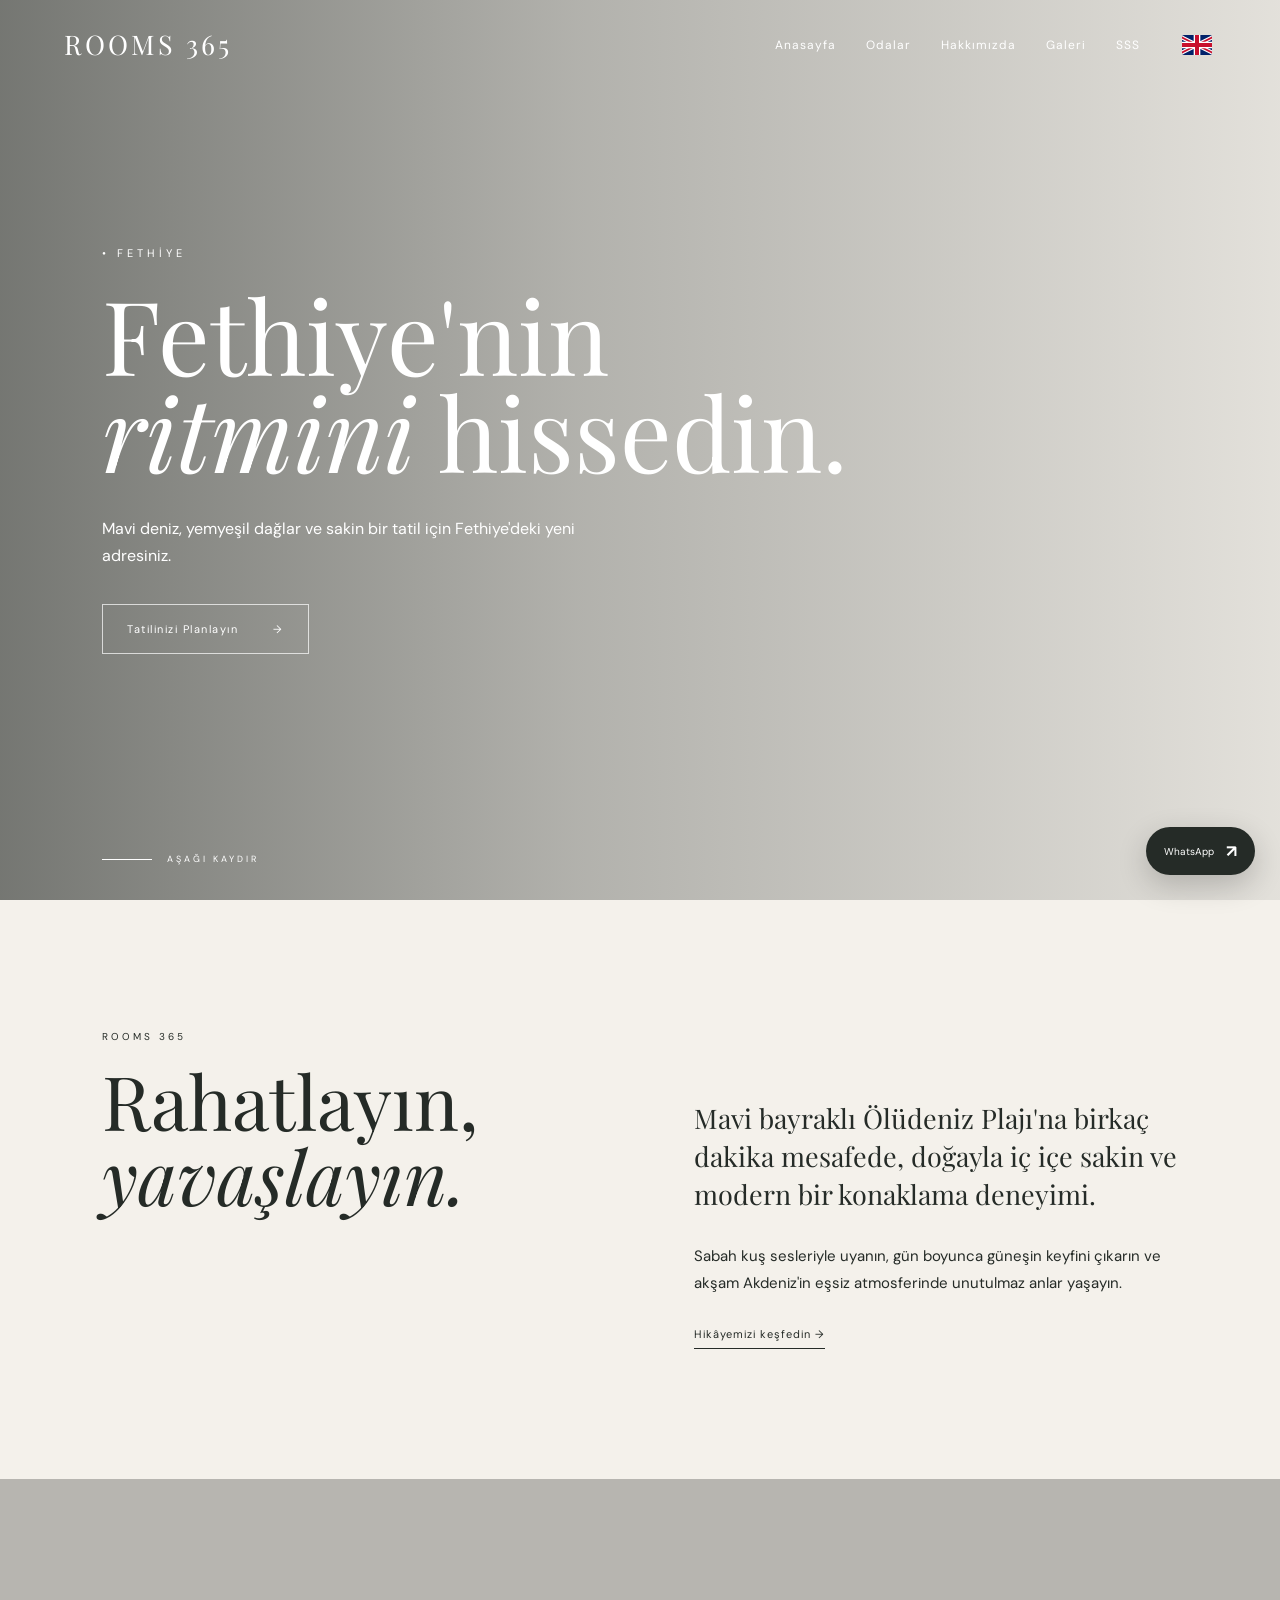
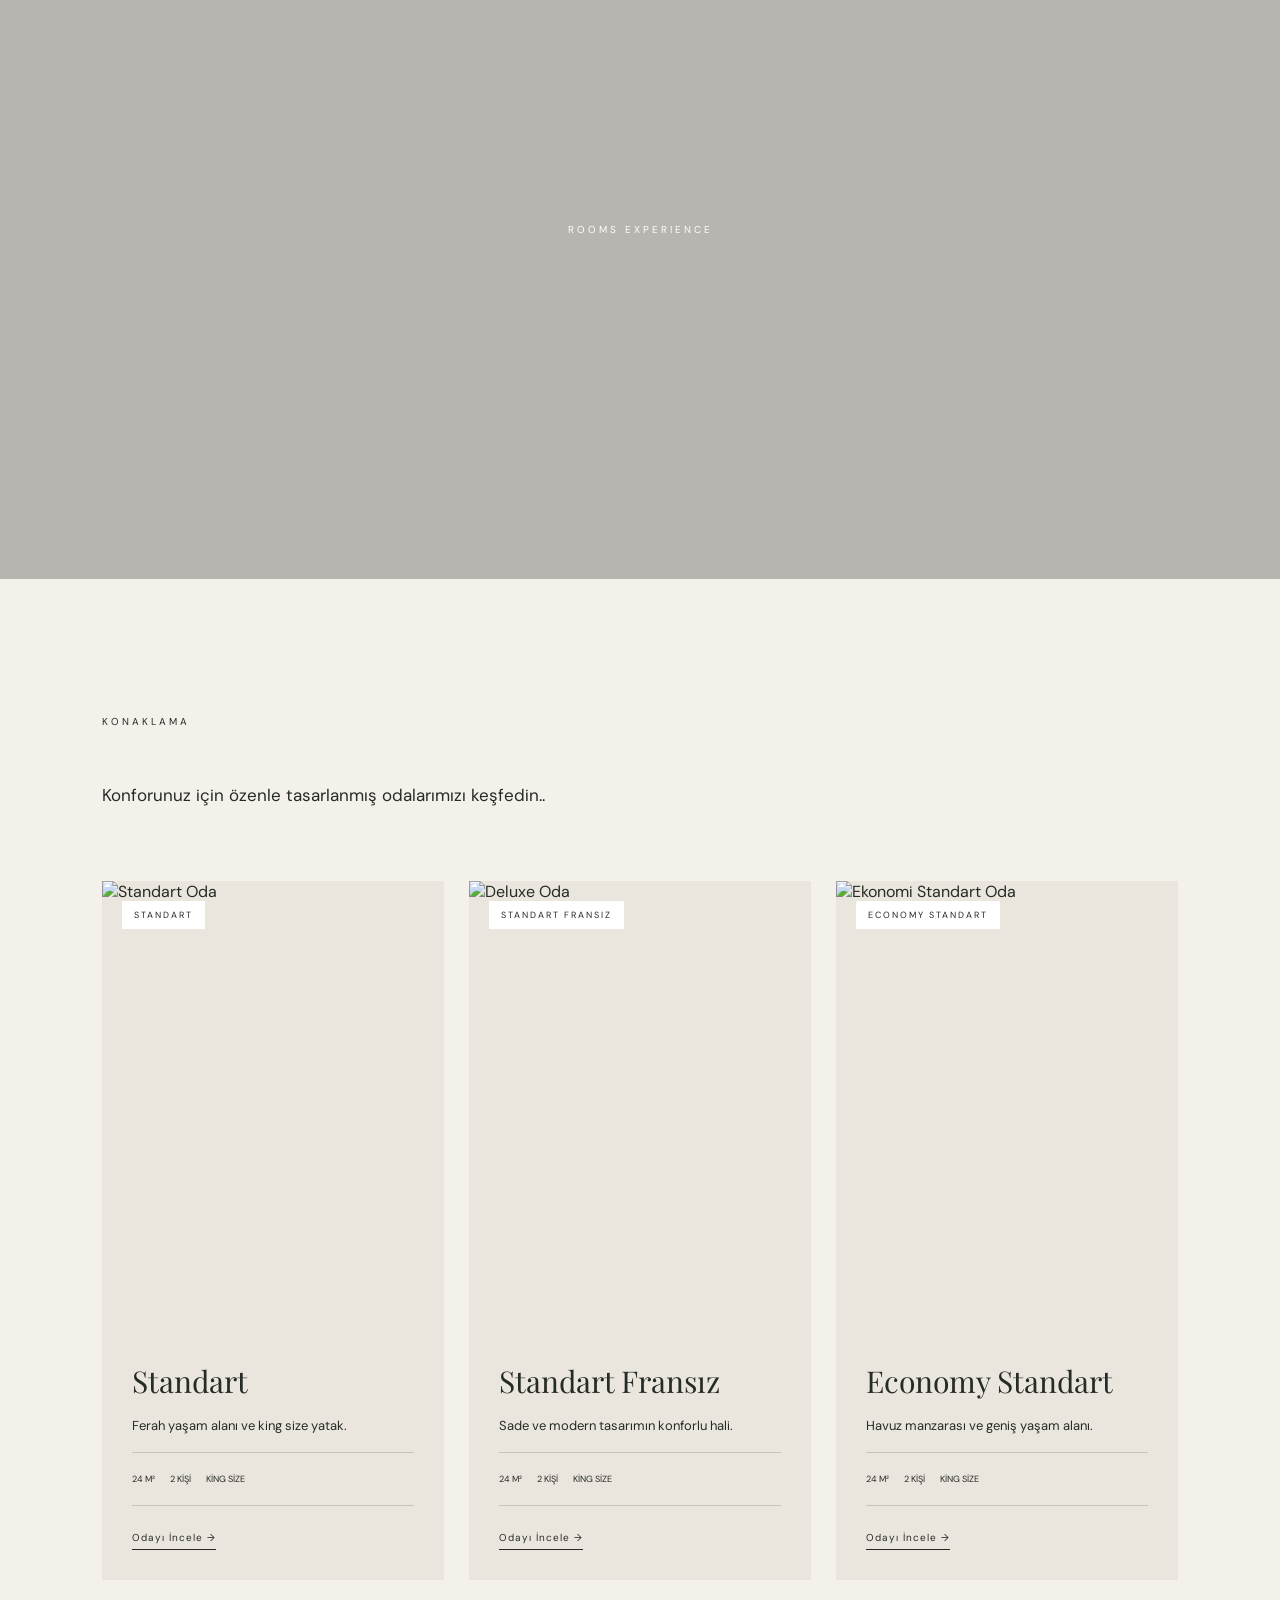
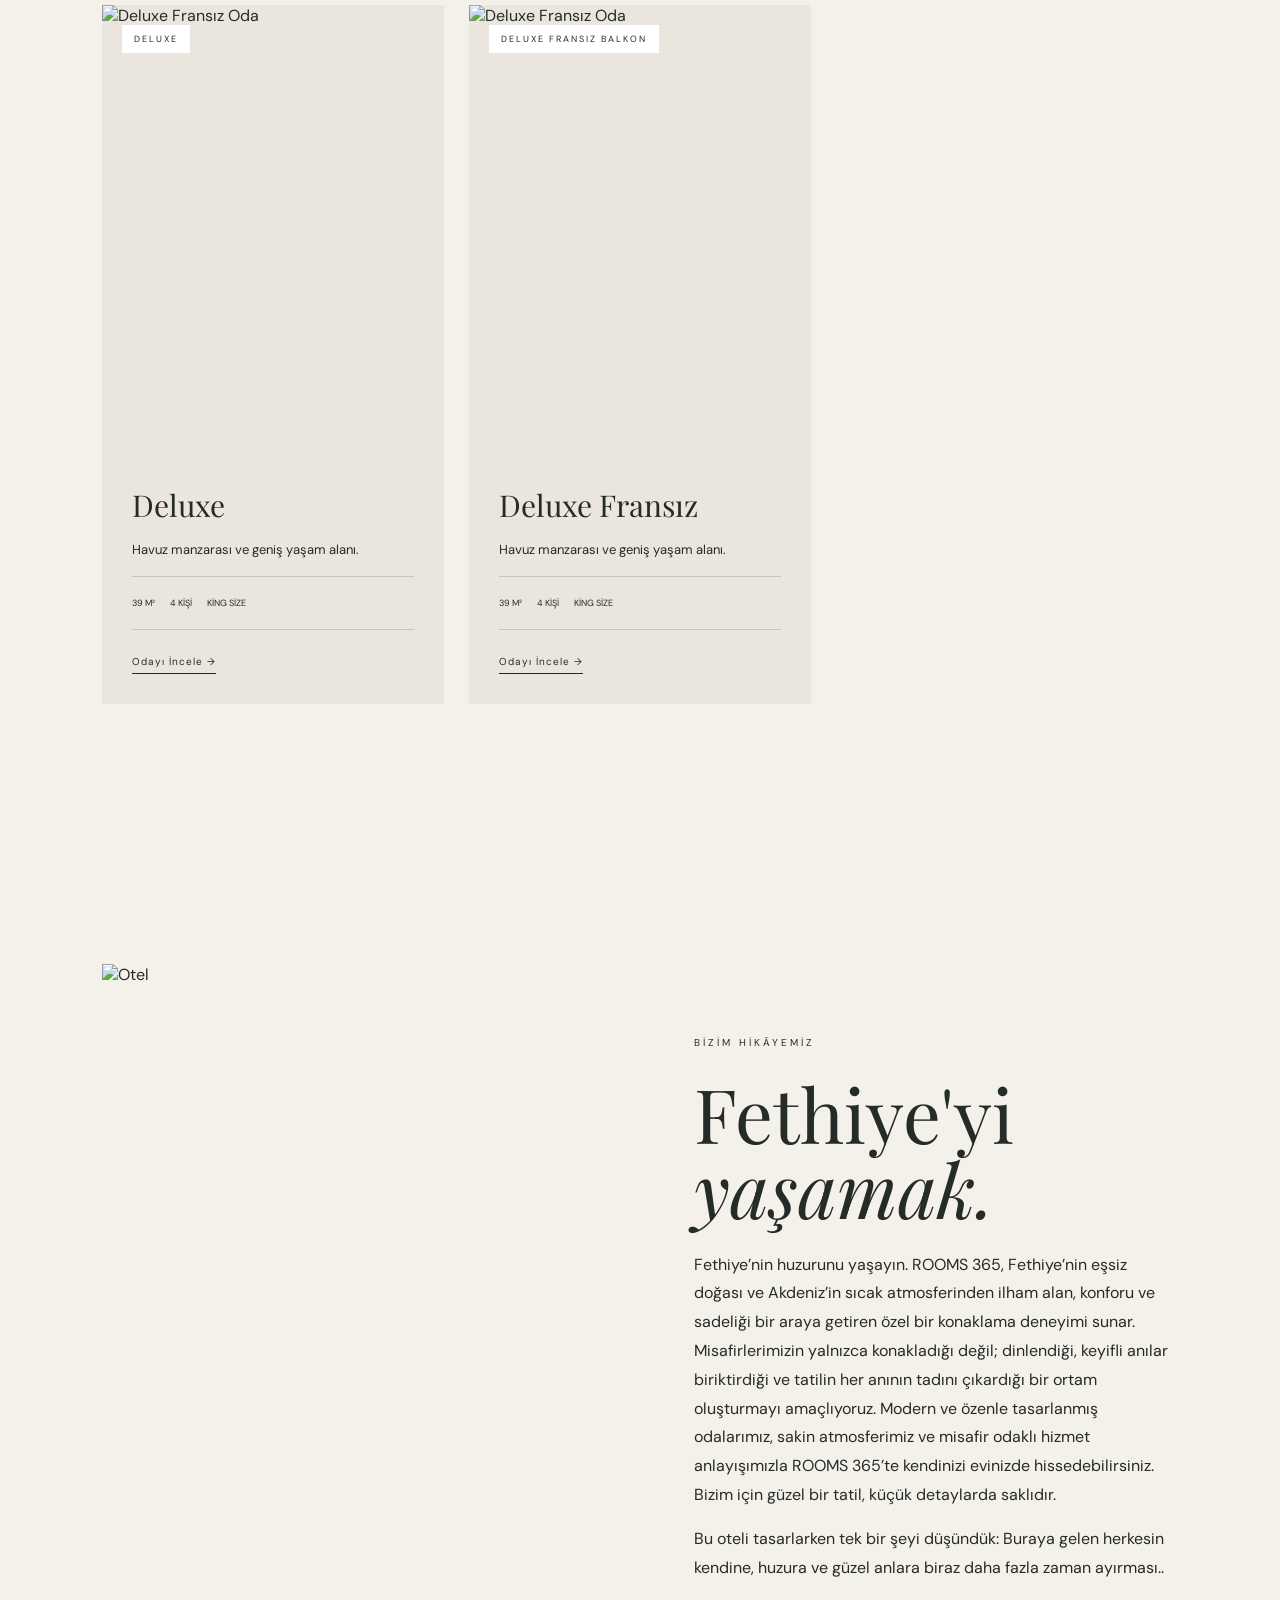
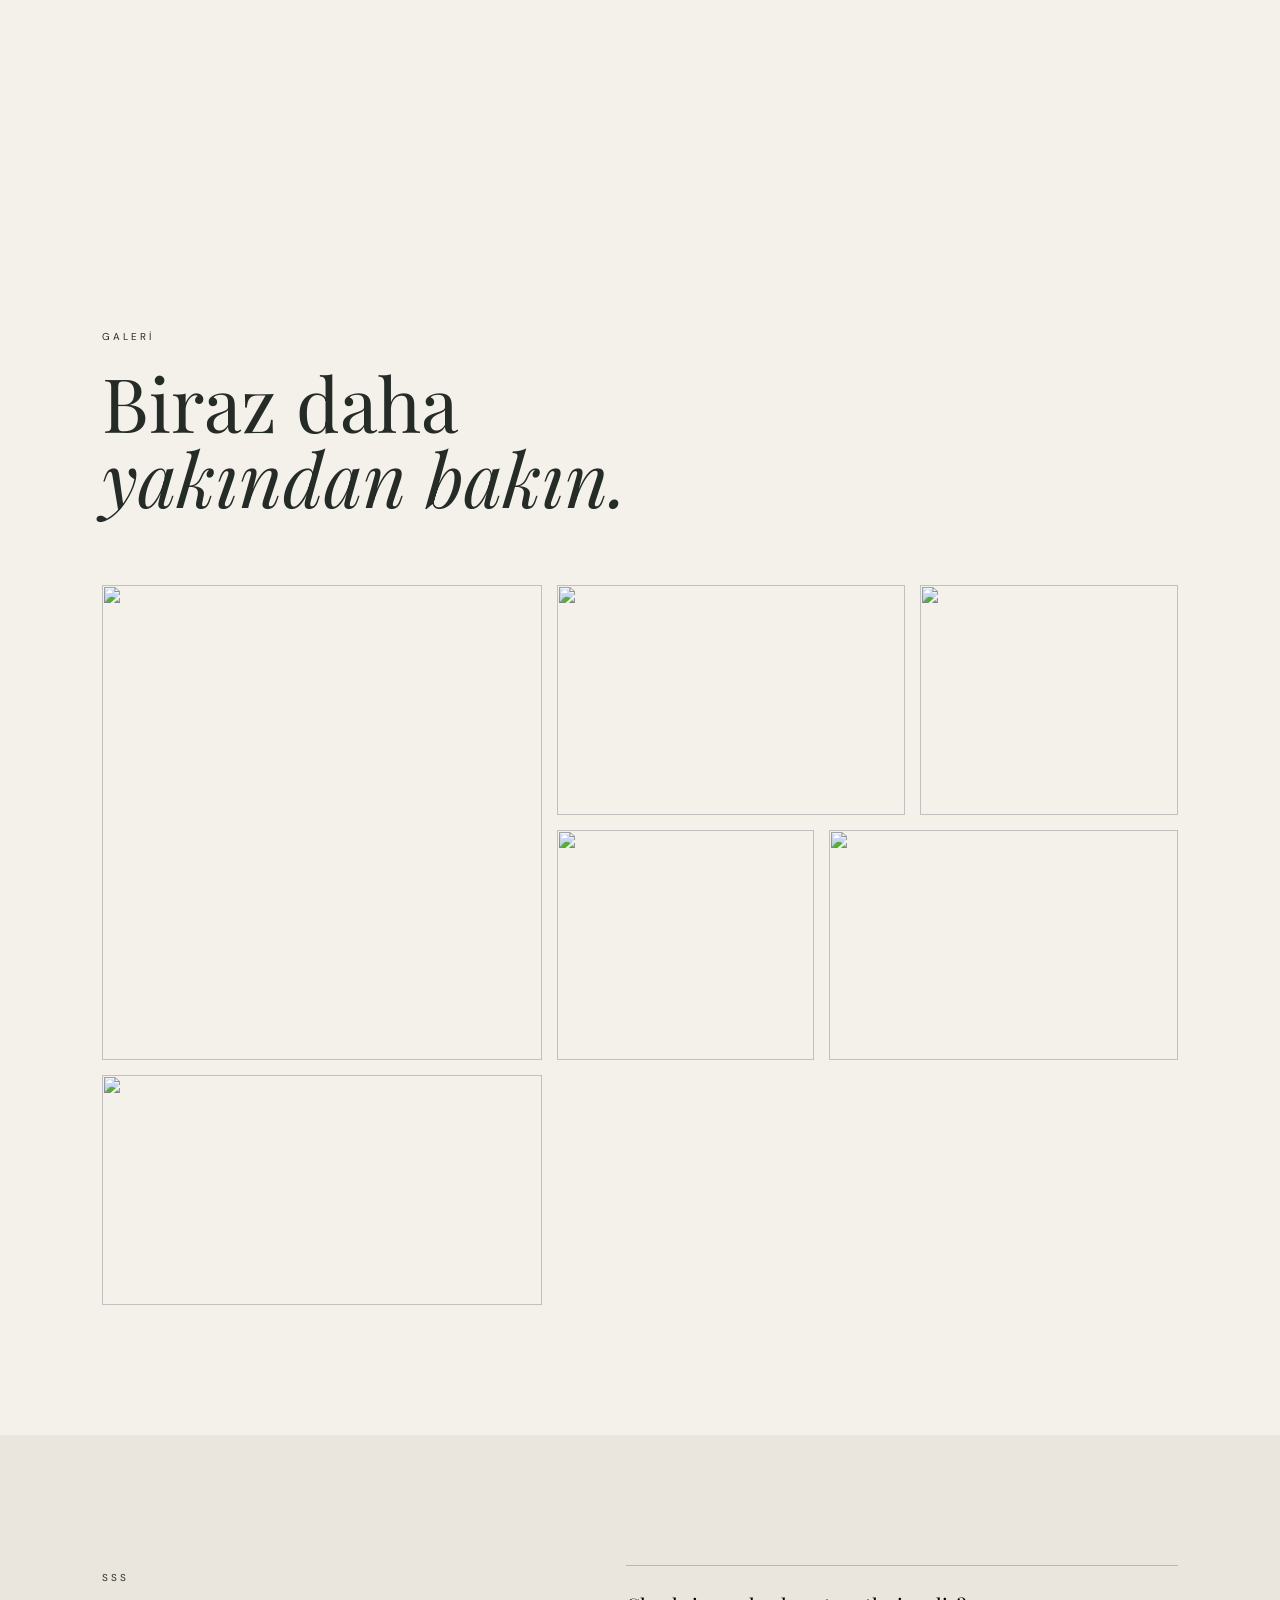
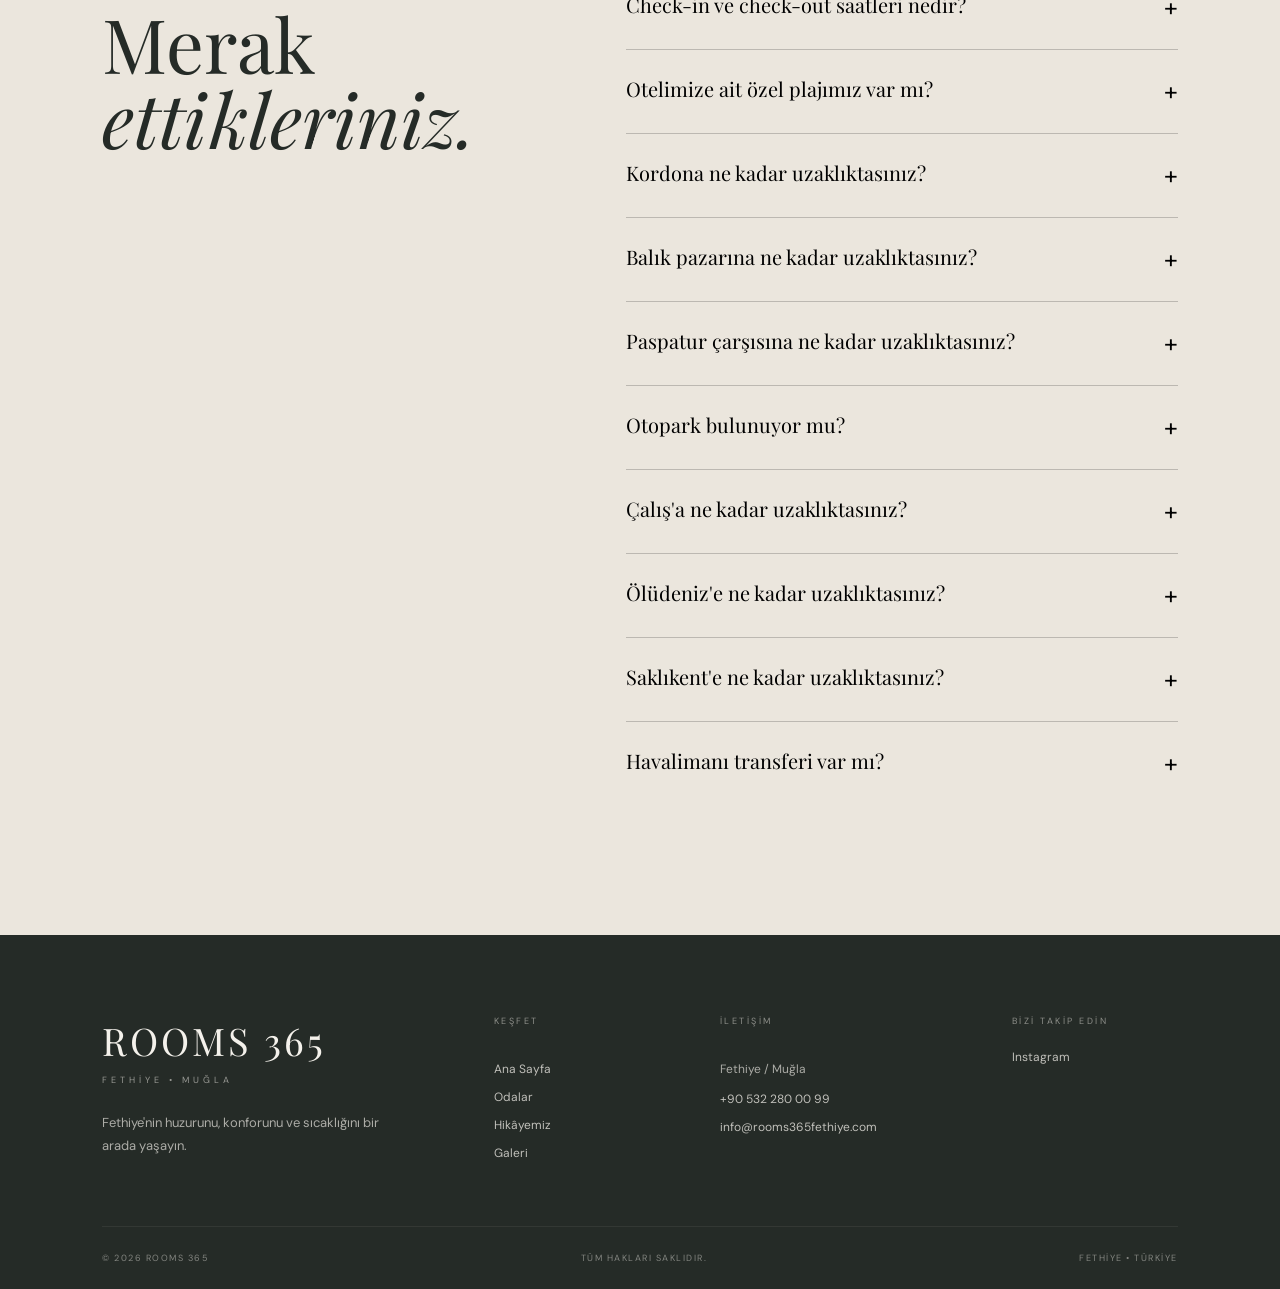
==== index.html @ b86164cb "Add files via upload" ====
<!DOCTYPE html>
<html lang="tr">
<head>
      <meta charset="UTF-8">
      <meta name="viewport" content="width=device-width, initial-scale=1.0">
      <title>Rooms 365 | Butik Otel</title>
     <link rel="preconnect" href="https://fonts.googleapis.com">
<link rel="preconnect" href="https://fonts.gstatic.com" crossorigin>
<link href="https://fonts.googleapis.com/css2?family=Playfair+Display:wght@400;500;600&family=DM+Sans:wght@300;400;500;600&display=swap" rel="stylesheet">
      <link rel="stylesheet" href="style.css">
<style>
.room-card .room-image,
.room-card .room-image img,
.room-card .room-tag {
      pointer-events: none;
}
.room-card .room-link {
      pointer-events: auto;
      position: relative;
      z-index: 5;
}
.language-switch {
      display: inline-flex;
      align-items: center;
      justify-content: center;
      margin-left: 8px;
      font-size: 30px;
      line-height: 1;
      text-decoration: none;
      transition: transform 0.2s ease;
}
.language-switch:hover {
      transform: scale(1.12);
}
/* Navbar dil bayrağı: menü yazılarıyla aynı hizada */
.nav { align-items: center !important; }
.nav > a { display: inline-flex; align-items: center; line-height: 1; }
.nav .language-switch {
    display: inline-flex;
    align-items: center;
    justify-content: center;
    width: 38px;
    height: 100%;
    margin: 0 0 0 8px;
    padding: 0;
    position: static;
    vertical-align: middle;
    flex-shrink: 0;
    line-height: 1;
    text-decoration: none;
    transition: transform 0.2s ease;
}
.nav .language-switch .flag-image {
    display: block;
    width: 30px;
    height: 20px;
    object-fit: cover;
    border-radius: 2px;
}
.nav .language-switch:hover { transform: scale(1.12); }
@media (max-width: 768px) {
    .nav .language-switch { width: 34px; margin-left: 6px; }
    .nav .language-switch .flag-image { width: 28px; height: 19px; }
}
</style>
</head>
<body>
      <div id="loader">
      <div class="loader-logo">ROOMS 365</div>
</div>
      <header class="header" id="header">
      <div class="logo">
          <a href="#home">ROOMS 365</a>
      </div>
      <nav class="nav">
          <a href="#home">Anasayfa</a>
          <a href="#rooms">Odalar</a>
          <a href="#story">Hakkımızda</a>
          <a href="#gallery">Galeri</a>
          <a href="#sss">SSS</a>
        <a href="en/index.html" class="language-switch" aria-label="English version" title="English">
            <img src="images/uk-flag.svg" alt="English" class="flag-image">
        </a>
      </nav>
      <button class="menu-btn" id="menuBtn">
          <span></span>
          <span></span>
          <span></span>
      </button>
</header>
<!-- ================= MOBILE MENU ================= -->
<div class="mobile-menu" id="mobileMenu">
      <button class="close-menu" id="closeMenu">
          ×
      </button>
      <a href="#home">Anasayfa</a>
      <a href="#rooms">Odalar</a>
      <a href="#story">Hakkımızda</a>
      <a href="#gallery">Galeri</a>
      <a href="#reservation" class="mobile-reservation">
          Rezervasyon Yap
      </a>
</div>
<!-- ================= HERO ================= -->
<section class="hero" id="home"
         style="background: url('images/102-202 delüx balkonlu 2ad/seçilenler/FTH04730.jpg') center center / cover no-repeat; ">
    <div class="hero-overlay"></div>
    <div class="hero-content">
        <p class="hero-small">
            • FETHİYE
        </p>
        <h1>
            Fethiye'nin
            <br>
            <i>ritmini</i> hissedin.
        </h1>
        <p class="hero-description">
            Mavi deniz, yemyeşil dağlar ve sakin bir tatil
            için Fethiye'deki yeni adresiniz.
        </p>
        <a href="#rooms" class="main-btn">
            Tatilinizi Planlayın
            <span>→</span>
        </a>
    </div>
    <div class="scroll-down">
        <span></span>
        AŞAĞI KAYDIR
    </div>
</section>
<section class="intro section">
      <div class="intro-left">
          <p class="eyebrow">
              ROOMS 365
          </p>
          <h2>
              Rahatlayın,
              <br>
              <em>yavaşlayın.</em>
          </h2>
      </div>
      <div class="intro-right">
          <p class="large-text">
              Mavi bayraklı Ölüdeniz Plajı'na birkaç dakika
              mesafede, doğayla iç içe sakin ve modern bir
              konaklama deneyimi.
          </p>
          <p>
              Sabah kuş sesleriyle uyanın, gün boyunca güneşin
              keyfini çıkarın ve akşam Akdeniz'in eşsiz
              atmosferinde unutulmaz anlar yaşayın.
          </p>
          <a href="#story" class="text-link">
              Hikâyemizi keşfedin →
          </a>
      </div>
</section>
<!-- ================= EXPERIENCE IMAGE ================= -->
<section class="wide-image">
      <div class="image-text">
          <span>ROOMS EXPERIENCE</span>
      </div>
</section>
<!-- ================= ROOMS ================= -->
<section class="rooms section" id="rooms">
      <div class="section-heading">
          <div>
              <span class="eyebrow">KONAKLAMA</span>
          </div>
          <div class="rooms-title">
</div>
      </div>
      <p class="section-description">
          Konforunuz için özenle tasarlanmış odalarımızı keşfedin..
      </p>
      <div class="rooms-grid">
          <article class="room-card">
              <div class="room-image">
                <img src="images/101-201 standart balkonlu 2 ad/seçilenler/FTH04744.jpg"
       alt="Standart Oda">
                  <span class="room-tag">
                      STANDART
                  </span>
              </div>
              <div class="room-info">
                  <h3>Standart</h3>
                  <p>
                      Ferah yaşam alanı ve king size yatak.
                  </p>
                  <div class="room-details">
                      <span>24 m²</span>
                      <span>2 Kişi</span>
                      <span>King Size</span>
                  </div>
                  <a href="oda-detay.html?oda=standart" class="room-link">
                      Odayı İncele →
                  </a>
              </div>
          </article>
          <article class="room-card">
              <div class="room-image">
                  <img src="images/104-204 standart fransız balkonlu 2 ad/seçilenler/FTH04678 copy.jpg" alt="Deluxe Oda">
                  <span class="room-tag">
                      STANDART FRANSIZ
                  </span>
              </div>
              <div class="room-info">
                  <h3>Standart Fransız</h3>
                  <p>
                      Sade ve modern tasarımın konforlu hali.
                  </p>
                  <div class="room-details">
                      <span>24 m²</span>
                      <span>2 Kişi</span>
                      <span>King Size</span>
                  </div>
                  <a href="oda-detay.html?oda=standart-fransiz" class="room-link">
                      Odayı İncele →
                  </a>
              </div>
          </article>
          <article class="room-card">
              <div class="room-image">
                  <a href="" target="blank">
                  <img src="" alt="Ekonomi Standart Oda">
                  <span class="room-tag">
                      ECONOMY STANDART
                  </span>
              </div>
              <div class="room-info">
                  <h3>Economy Standart</h3>
                  <p>
                      Havuz manzarası ve geniş yaşam alanı.
                  </p>
                  <div class="room-details">
                      <span>24 m²</span>
                      <span>2 Kişi</span>
                      <span>King Size</span>
                  </div>
                  <a href="oda-detay.html?oda=economy" class="room-link">
                      Odayı İncele →
                  </a>
              </div>
          </article>
          <article class="room-card">
              <div class="room-image">
                  <img src="images/102-202 delüx balkonlu 2ad/seçilenler/FTH04709.jpg" alt="Deluxe Fransız Oda">
                  <span class="room-tag">
                      DELUXE
                  </span>
              </div>
              <div class="room-info">
                  <h3>Deluxe </h3>
                  <p>
                      Havuz manzarası ve geniş yaşam alanı.
                  </p>
                  <div class="room-details">
                      <span>39 m²</span>
                      <span>4 Kişi</span>
                      <span>King Size</span>
                  </div>
                  <a href="oda-detay.html?oda=deluxe" class="room-link">
                      Odayı İncele →
                  </a>
              </div>
          </article>
          <article class="room-card">
              <div class="room-image">
                  <img src="images/Özkan 365/deluxe fransız balkon/DSC06664.jpg" alt="Deluxe Fransız Oda">
                  <span class="room-tag">
                      DELUXE FRANSIZ BALKON
                  </span>
              </div>
              <div class="room-info">
                  <h3>Deluxe Fransız</h3>
                  <p>
                      Havuz manzarası ve geniş yaşam alanı.
                  </p>
                  <div class="room-details">
                      <span>39 m²</span>
                      <span>4 Kişi</span>
                      <span>King Size</span>
                  </div>
                  <a href="oda-detay.html?oda=deluxe-fransiz" class="room-link">
                      Odayı İncele →
                  </a>
              </div>
          </article>
      </div>
</section>
<!-- ================= STORY ================= -->
<section class="story section" id="story">
      <div class="story-image">
          <img src="images/102-202 delüx balkonlu 2ad/seçilenler/FTH04709.jpg" alt="Otel">
      </div>
      <div class="story-content">
          <span class="eyebrow">
              BİZİM HİKÂYEMİZ
          </span>
          <h2>
              Fethiye'yi
              <br>
              <em>yaşamak.</em>
          </h2>
          <p>
              Fethiye’nin huzurunu yaşayın.
ROOMS 365, Fethiye’nin eşsiz doğası ve Akdeniz’in sıcak atmosferinden ilham alan, konforu ve sadeliği bir araya getiren özel bir konaklama deneyimi sunar.
Misafirlerimizin yalnızca konakladığı değil; dinlendiği, keyifli anılar biriktirdiği ve tatilin her anının tadını çıkardığı bir ortam oluşturmayı amaçlıyoruz.
Modern ve özenle tasarlanmış odalarımız, sakin atmosferimiz ve misafir odaklı hizmet anlayışımızla ROOMS 365’te kendinizi evinizde hissedebilirsiniz.
Bizim için güzel bir tatil, küçük detaylarda saklıdır.
          </p>
          <p>
              Bu oteli tasarlarken tek bir şeyi düşündük: Buraya gelen herkesin kendine, huzura ve güzel anlara biraz daha fazla zaman ayırması..
          </p>
      </div>
    </section>
<section class="gallery section" id="gallery">
      <div class="gallery-heading">
          <span class="eyebrow">GALERİ</span>
          <h2>
              Biraz daha
              <br>
              <em>yakından bakın.</em>
          </h2>
      </div>
      <div class="gallery-grid">
          <img src="DSC04969.jpg" alt="">
          <img src="images/gallery-2.jpg" alt="">
          <img src="images/gallery-3.jpg" alt="">
          <img src="images/gallery-4.jpg" alt="">
          <img src="images/gallery-5.jpg" alt="">
          <img src="images/gallery-6.jpg" alt="">
      </div>
</section>
<!-- ================= FAQ ================= -->
<section class="faq section" id="sss">
      <div class="faq-title">
          <span class="eyebrow" >
              SSS
          </span>
          <h2>
              Merak
              <br>
              <em>ettikleriniz.</em>
          </h2>
      </div>
      <div class="faq-list">
          <div class="faq-item">
              <button class="faq-question">
                  Check-in ve check-out saatleri nedir?
                  <span>+</span>
              </button>
              <div class="faq-answer">
                  <p>
                      Check-in 14:00, check-out ise 12:00
                      saatindedir.
                  </p>
              </div>
          </div>
          <div class="faq-list">
              <div class="faq-item">
                  <button class="faq-question">
                      Otelimize ait özel plajımız var mı?
                      <span>+</span>
                  </button>
                  <div class="faq-answer">
                      <p>
                          Alesta beach ile anlaşmamız mevcuttur. Ücretsiz giriş imkanı sunuyoruz.
                      </p>
                  </div>
              </div>
              <div class="faq-item">
                  <button class="faq-question">
                      Kordona ne kadar uzaklıktasınız?
                      <span>+</span>
                  </button>
                  <div class="faq-answer">
                      <p>
                          Yürüyerek 5-10 dakika
                          içerisinde ulaşabilirsiniz.
                      </p>
                  </div>
              </div>
              <div class="faq-item">
                  <button class="faq-question">
                      Balık pazarına ne kadar uzaklıktasınız?
                      <span>+</span>
                  </button>
                  <div class="faq-answer">
                      <p>
                          Yürüyerek 5 dakika
                          içerisinde ulaşabilirsiniz.
                      </p>
                  </div>
              </div>
              <div class="faq-item">
                  <button class="faq-question">
                      Paspatur çarşısına ne kadar uzaklıktasınız?
                      <span>+</span>
                  </button>
                  <div class="faq-answer">
                      <p>
                          Yürüyerek 10 dakika
                          içerisinde ulaşabilirsiniz.
                      </p>
                  </div>
              </div>
              <div class="faq-item">
                  <button class="faq-question">
                      Otopark bulunuyor mu?
                      <span>+</span>
                  </button>
                  <div class="faq-answer">
                      <p>
                          Otelimiz cadde üzerindedir ve cadde üzeri ücretsiz park alanıdır
                      </p>
                  </div>
              </div>
              <div class="faq-item">
                  <button class="faq-question">
                      Çalış'a ne kadar uzaklıktasınız?
                      <span>+</span>
                  </button>
                  <div class="faq-answer">
                      <p>
                          5 km uzaklıktayız
                      </p>
                  </div>
              </div>
              <div class="faq-item">
                  <button class="faq-question">
                      Ölüdeniz'e ne kadar uzaklıktasınız?
                      <span>+</span>
                  </button>
                  <div class="faq-answer">
                      <p>
                          14 km uzaklıktayız
                      </p>
                  </div>
              </div>

              <div class="faq-item">
                  <button class="faq-question">
                      Saklıkent'e ne kadar uzaklıktasınız?
                      <span>+</span>
                  </button>

                  <div class="faq-answer">
                      <p>45 km uzaklıktayız.</p>
                  </div>
              </div>

              <div class="faq-item">
                  <button class="faq-question">
                      Havalimanı transferi var mı?
                      <span>+</span>
                  </button>

                  <div class="faq-answer">
                      <p>
                          Dalaman Havalimanı'ndan ücretli transfer
                          hizmetimiz bulunmamaktadır.
                      </p>
                  </div>
              </div>

          </div>
      </div>
</section>
<!-- ================= FOOTER ================= -->
<footer class="footer">
      <div class="footer-inner">
          <!-- LOGO -->
          <div class="footer-brand">
              <a href="index.html" class="footer-logo">
                  ROOMS 365
              </a>
              <span class="footer-location">
                  FETHİYE • MUĞLA
              </span>
              <p class="footer-description">
                  Fethiye'nin huzurunu, konforunu ve
                  sıcaklığını bir arada yaşayın.
              </p>
          </div>
          <!-- HIZLI MENÜ -->
          <div class="footer-menu">
              <span class="footer-title">
                  KEŞFET
              </span>
              <a href="index.html">Ana Sayfa</a>
              <a href="index.html#rooms">Odalar</a>
              <a href="index.html#story">Hikâyemiz</a>
              <a href="index.html#gallery">Galeri</a>
          </div>
          <!-- İLETİŞİM -->
          <div class="footer-contact">
              <span class="footer-title">
                  İLETİŞİM
              </span>
              <p>
                  Fethiye / Muğla
              </p>
              <a href="tel:+905322800099">
                  +90 532 280 00 99
              </a>
              <a href="mailto:info@rooms365.com">
                  info@rooms365fethiye.com
              </a>
          </div>
          <!-- SOSYAL -->
          <div class="footer-social">
              <span class="footer-title">
                  BİZİ TAKİP EDİN
              </span>
              <div class="footer-social-links">
                  <a href="https://www.instagram.com/rooms.365/" target="_blank" rel="noopener noreferrer">
                      Instagram
                  </a>
                 
              </div>
          </div>
      </div>
      <!-- ALT BÖLÜM -->
      <div class="footer-bottom">
          <span>
              © 2026 ROOMS 365
          </span>
          <span>
              Tüm hakları saklıdır.
          </span>
          <span>
              Fethiye • Türkiye
          </span>
      </div>
</footer>
<!-- WHATSAPP -->
<a href="https://wa.me/905324890365"
     class="whatsapp"
     target="\_blank">
      <span>WhatsApp</span>
      <strong>↗</strong>
</a>
<script src="script.js"></script>
<script>
document.querySelectorAll(".faq-question").forEach(function(question) {
      question.addEventListener("click", function() {
          const item = this.parentElement;
          const answer = item.querySelector(".faq-answer");
          const icon = this.querySelector("span");
          if (item.classList.contains("active")) {
              item.classList.remove("active");
              answer.style.maxHeight = "0px";
              icon.textContent = "+";
          } else {
              item.classList.add("active");
              answer.style.maxHeight = answer.scrollHeight + "px";
              icon.textContent = "−";
          }
      });
});
</script>
</body>
</html>
---- style.css ----
/* ==================================================

   RESET

\================================================== */



* {

    margin: 0;

    padding: 0;

    box-sizing: border-box;

}



html {

    scroll-behavior: smooth;

}



body {

    font-family: "DM Sans", sans-serif;

    background: #f4f1eb;

    color: #252b27;

    overflow-x: hidden;

}



img {

    width: 100%;

    display: block;

    object-fit: cover;

}



a {

    text-decoration: none;

    color: inherit;

}



button,

input,

select {

    font-family: inherit;

}





/* ==================================================

   HEADER

\================================================== */



.header {

    position: fixed;

    z-index: 1000;

    top: 0;

    left: 0;



    width: 100%;

    height: 90px;



    display: flex;

    align-items: center;

    justify-content: space-between;



    padding: 0 5%;



    color: white;



    transition: .4s ease;

}



.header.scrolled {

    background: rgba(244,241,235,.96);

    color: #252b27;

    height: 75px;



    box-shadow: 0 10px 30px rgba(0,0,0,.06);

}



.logo {

    font-family: "Playfair Display", serif;

    font-size: 27px;

    letter-spacing: 3px;

    line-height: .8;

}



.logo span {

    display: block;

    font-family: "DM Sans", sans-serif;

    font-size: 8px;

    letter-spacing: 4px;

    margin-top: 7px;

}



.nav {

    display: flex;

    gap: 30px;

}



.nav a {

    font-size: 12px;

    letter-spacing: 1px;

    position: relative;

}



.nav a::after {

    content: "";

    position: absolute;

    bottom: -8px;

    left: 0;



    width: 0;

    height: 1px;



    background: currentColor;



    transition: .3s;

}



.nav a:hover::after {

    width: 100%;

}



.header-btn {

    border: 1px solid rgba(255,255,255,.7);

    padding: 14px 23px;

    font-size: 11px;

    letter-spacing: 1.5px;

}



.header.scrolled .header-btn {

    border-color: #252b27;

}



.menu-btn {

    display: none;

    background: none;

    border: none;

    cursor: pointer;

}



.menu-btn span {

    width: 27px;

    height: 1px;

    background: currentColor;

    display: block;

    margin: 6px 0;

}





/* ==================================================

   MOBILE MENU

\================================================== */



.mobile-menu {

    position: fixed;

    z-index: 2000;



    inset: 0;



    background: #252b27;

    color: white;



    display: flex;

    flex-direction: column;

    justify-content: center;

    align-items: center;



    gap: 25px;



    transform: translateX(100%);



    transition: .5s ease;

}



.mobile-menu.active {

    transform: translateX(0);

}



.mobile-menu a {

    font-family: "Playfair Display", serif;

    font-size: 30px;

}



.close-menu {

    position: absolute;

    top: 30px;

    right: 30px;



    border: none;

    background: none;

    color: white;



    font-size: 40px;

    cursor: pointer;

}



.mobile-reservation {

    margin-top: 25px;



    font-family: "DM Sans", sans-serif !important;

    font-size: 12px !important;



    border: 1px solid white;

    padding: 15px 25px;

}





/* ==================================================

   HERO

\================================================== */



.hero {

    height: 100vh;

    min-height: 700px;



    position: relative;



    background:

        url("images/hero.jpg")

        center/cover

        no-repeat;



    color: white;



    display: flex;

    align-items: center;



    padding: 0 8%;

}



.hero-overlay {

    position: absolute;

    inset: 0;



    background: linear-gradient(

        90deg,

        rgba(25, 30, 27, 0.58) 0%,

        rgba(25, 30, 27, 0.30) 45%,

        rgba(25, 30, 27, 0.08) 100%

    );

}



.hero-content {

    position: relative;

    max-width: 750px;

    z-index: 2;

}



.hero-small {

    font-size: 11px;

    letter-spacing: 4px;

    margin-bottom: 25px;

}



.hero h1 {

    font-family: "Playfair Display", serif;

    font-size: clamp(60px, 8vw, 110px);

    font-weight: 400;

    line-height: .95;

}



.hero h1 i,

.hero h1 em {

    font-weight: 400;

}



.hero-description {

    max-width: 500px;



    margin-top: 35px;



    font-size: 16px;

    line-height: 1.7;

}



.main-btn {

    display: inline-flex;

    gap: 35px;

    align-items: center;



    margin-top: 35px;



    padding: 17px 24px;



    border: 1px solid rgba(255,255,255,.7);



    font-size: 11px;

    letter-spacing: 1.5px;



    transition: .3s;

}



.main-btn:hover {

    background: white;

    color: #252b27;

}



.scroll-down {

    position: absolute;



    bottom: 35px;

    left: 8%;



    font-size: 9px;

    letter-spacing: 3px;



    display: flex;

    align-items: center;

    gap: 15px;

}



.scroll-down span {

    width: 50px;

    height: 1px;

    background: white;

}





/* ==================================================

   RESERVATION

\================================================== */



.reservation {

    background: #ebe6dd;

    padding: 45px 5%;

}



.reservation-container {

    max-width: 1250px;

    margin: auto;



    display: flex;

    align-items: center;

    justify-content: space-between;



    gap: 40px;

}



.reservation-title {

    display: flex;

    align-items: center;

    gap: 20px;

}



.reservation-title span {

    font-size: 11px;

}



.reservation-title h3 {

    font-family: "Playfair Display", serif;

    font-size: 22px;

    font-weight: 400;

}



.reservation-fields {

    display: flex;

    align-items: center;

    gap: 25px;

}



.field {

    min-width: 130px;

}



.field label {

    display: block;



    font-size: 9px;

    letter-spacing: 2px;



    margin-bottom: 8px;

}



.field input,

.field select {

    background: transparent;

    border: none;

    outline: none;



    font-size: 13px;

}



.reservation-btn {

    border: none;



    background: #252b27;

    color: white;



    padding: 17px 25px;



    cursor: pointer;



    font-size: 10px;

    letter-spacing: 1px;

}





/* ==================================================

   GENERAL

\================================================== */



.section {

    padding: 130px 8%;

}



.section-number {

    display: block;

    font-size: 11px;

    margin-bottom: 35px;

}



.eyebrow {

    font-size: 10px;

    letter-spacing: 3px;

}



h2 {

    font-family: "Playfair Display", serif;

    font-weight: 400;



    font-size: clamp(45px, 6vw, 75px);

    line-height: 1;

}



h2 em {

    font-weight: 400;

}



.section-heading {

    display: grid;

    grid-template-columns: 1fr 1fr;

    margin-bottom: 50px;

}



.section-description {

    max-width: 600px;



    font-size: 17px;

    line-height: 1.8;



    margin-bottom: 70px;

}





/* ==================================================

   INTRO

\================================================== */



.intro {

    display: grid;

    grid-template-columns: 1fr 1fr;

    gap: 10%;

}



.intro-left h2 {

    margin-top: 20px;

}



.intro-right {

    padding-top: 70px;

    max-width: 550px;

}



.large-text {

    font-family: "Playfair Display", serif;



    font-size: 27px;

    line-height: 1.4;



    margin-bottom: 30px;

}



.intro-right p:not(.large-text) {

    line-height: 1.8;

    font-size: 15px;

}



.text-link {

    display: inline-block;



    margin-top: 30px;



    border-bottom: 1px solid currentColor;



    padding-bottom: 7px;



    font-size: 11px;

    letter-spacing: 1px;

}





/* ==================================================

   WIDE IMAGE

\================================================== */



.wide-image {

    height: 700px;



    background:

        linear-gradient(

            rgba(0,0,0,.25),

            rgba(0,0,0,.25)

        ),

        url("images/experience.jpg")

        center/cover;



    position: relative;



    color: white;

}



.image-text {

    position: absolute;

    inset: 0;

    display: flex;

    align-items: center;

    justify-content: center;

    text-align: center;

    max-width: none;

}



.image-text span {

    font-size: 10px;

    letter-spacing: 3px;

}



.image-text h2 {

    margin-top: 20px;

}





/* ==================================================

   REVIEWS

\================================================== */



.reviews {

    background: #e8e2d8;

}



.review-top {

    display: flex;

    justify-content: space-between;

    align-items: flex-end;

}



.rating {

    display: flex;

    align-items: center;

    gap: 20px;

}



.rating strong {

    font-family: "Playfair Display", serif;

    font-size: 60px;

    font-weight: 400;

}



.rating span {

    letter-spacing: 4px;

}



.rating small {

    display: block;

    font-size: 10px;

    margin-top: 8px;

}



.review-slider {

    max-width: 850px;



    margin: 80px auto 0;



    position: relative;

    min-height: 250px;

}



.review {

    display: none;

}



.review.active {

    display: block;

    animation: fade .5s;

}



@keyframes fade {



    from {

        opacity: 0;

        transform: translateY(15px);

    }



    to {

        opacity: 1;

        transform: translateY(0);

    }



}



.quote {

    font-family: "Playfair Display", serif;

    font-size: 80px;

}



.review p {

    font-family: "Playfair Display", serif;



    font-size: 31px;

    line-height: 1.4;



    margin-bottom: 30px;

}



.review strong {

    font-size: 12px;

}



.slider-buttons {

    display: flex;

    gap: 10px;

}



.slider-buttons button {

    width: 50px;

    height: 50px;



    background: transparent;

    border: 1px solid #252b27;



    cursor: pointer;

}





/* ==================================================

   ROOMS

\================================================== */



.rooms-grid {

    display: grid;



    grid-template-columns:

        repeat(3, 1fr);



    gap: 25px;

}



.room-card {

    background: #ebe6dd;

}



.room-image {

    height: 450px;

    position: relative;

    overflow: hidden;

}



.room-image img {

    height: 100%;

    transition: transform .7s;

}



.room-card:hover img {

    transform: scale(1.05);

}



.room-tag {

    position: absolute;



    top: 20px;

    left: 20px;



    background: white;

    padding: 8px 12px;



    font-size: 9px;

    letter-spacing: 2px;

}



.room-info {

    padding: 30px;

}



.room-info h3 {

    font-family: "Playfair Display", serif;

    font-size: 30px;

    font-weight: 400;

}



.room-info p {

    margin: 15px 0;



    font-size: 13px;

    line-height: 1.6;

}



.room-details {

    display: flex;

    gap: 15px;



    padding: 20px 0;



    border-top: 1px solid rgba(0,0,0,.15);



    border-bottom: 1px solid rgba(0,0,0,.15);



    font-size: 9px;

    text-transform: uppercase;

}



.room-link {

    display: inline-block;



    margin-top: 25px;



    font-size: 10px;

    letter-spacing: 1px;



    border-bottom: 1px solid;

    padding-bottom: 5px;

}



.center-btn {

    text-align: center;

    margin-top: 60px;

}



.outline-btn {

    display: inline-block;



    border: 1px solid #252b27;



    padding: 16px 27px;



    font-size: 10px;

    letter-spacing: 1.5px;



    transition: .3s;

}



.outline-btn:hover {

    background: #252b27;

    color: white;

}





/* ==================================================

   HOSPITALITY

\================================================== */



.hospitality {

    display: grid;

    grid-template-columns: 1fr 1fr;



    min-height: 700px;

}



.hospitality-image {

    background:

        url("images/hospitality.jpg")

        center/cover;

}



.hospitality-content {

    background: #d8dfd5;



    padding: 100px 12%;



    display: flex;

    flex-direction: column;

    justify-content: center;

}



.hospitality-content h2 {

    margin: 25px 0;

}



.hospitality-content p {

    max-width: 500px;



    font-size: 15px;

    line-height: 1.8;



    margin-bottom: 10px;

}





/* ==================================================

   RESTAURANT

\================================================== */



.restaurant {

    background: #f4f1eb;

}



.restaurant-heading {

    margin-bottom: 80px;

}



.restaurant-heading h2 {

    margin-top: 20px;

}



.restaurant-content {

    display: grid;

    grid-template-columns: 1fr 1fr;

    gap: 80px;



    align-items: center;

}



.restaurant-text h3 {

    font-family: "Playfair Display", serif;



    font-size: 30px;

    font-weight: 400;



    margin-bottom: 15px;

}



.restaurant-text p {

    max-width: 500px;



    line-height: 1.8;



    margin-bottom: 50px;

}



.restaurant-image {

    height: 650px;

}



.restaurant-image img {

    height: 100%;

}





/* ==================================================

   SEASON

\================================================== */



.season {

    height: 750px;



    position: relative;



    color: white;



    display: flex;

    align-items: center;

    justify-content: center;



    text-align: center;

}



.season-bg {

    position: absolute;

    inset: 0;



    background:

        linear-gradient(

            rgba(0,0,0,.3),

            rgba(0,0,0,.35)

        ),

        url("images/season.jpg")

        center/cover;

}



.season-content {

    position: relative;

    max-width: 700px;

}



.season-content h2 {

    margin: 25px 0;

}



.season-content p {

    font-size: 16px;

    line-height: 1.7;

}





/* ==================================================

   STORY

\================================================== */



.story {

    display: grid;



    grid-template-columns: 1fr 1fr;



    gap: 10%;



    align-items: center;

}



.story-image {

    height: 700px;

}



.story-image img {

    height: 100%;

}



.story-content h2 {

    margin: 25px 0;

}



.story-content p {

    max-width: 500px;



    line-height: 1.8;



    margin-bottom: 15px;

}





/* ==================================================

   ACTIVITIES

\================================================== */



.activities {

    background: #e6ebe4;

}



.activities-grid {

    display: grid;



    grid-template-columns:

        repeat(4, 1fr);



    gap: 15px;

}



.activity {

    position: relative;

    height: 500px;



    overflow: hidden;



    color: white;

}



.activity img {

    height: 100%;



    transition: transform .6s;

}



.activity:hover img {

    transform: scale(1.06);

}



.activity::after {

    content: "";



    position: absolute;

    inset: 0;



    background:

        linear-gradient(

            transparent 35%,

            rgba(0,0,0,.75)

        );

}



.activity div {

    position: absolute;



    z-index: 2;



    bottom: 30px;

    left: 25px;

    right: 25px;

}



.activity div span {

    font-size: 10px;

}



.activity h3 {

    font-family: "Playfair Display", serif;



    font-size: 27px;



    margin: 10px 0;

}



.activity p {

    font-size: 12px;

}





/* ==================================================

   POOL / BEACH

\================================================== */



.pool-beach {

    display: grid;

    grid-template-columns: 1fr 1fr;

}



.pool-card,

.beach-card {

    position: relative;

    height: 750px;

    overflow: hidden;

    color: white;

}



.pool-image,

.beach-image {

    position: absolute;

    inset: 0;



    background-position: center;

    background-size: cover;



    transition: transform .8s;

}



.pool-card:hover .pool-image,

.beach-card:hover .beach-image {

    transform: scale(1.05);

}



.pool-image {

    background-image:

        linear-gradient(rgba(0,0,0,.15), rgba(0,0,0,.4)),

        url("images/pool.jpg");

}



.beach-image {

    background-image:

        linear-gradient(rgba(0,0,0,.15), rgba(0,0,0,.4)),

        url("images/beach.jpg");

}



.pool-text,

.beach-text {

    position: absolute;



    z-index: 2;



    bottom: 70px;

    left: 60px;

}



.pool-text h2,

.beach-text h2 {

    margin: 20px 0;

}



.pool-text p,

.beach-text p {

    max-width: 350px;

    line-height: 1.7;

}





/* ==================================================

   GALLERY

\================================================== */



.gallery-heading {

    margin-bottom: 70px;

}



.gallery-heading h2 {

    margin-top: 20px;

}



.gallery-grid {

    display: grid;



    grid-template-columns:

        repeat(12, 1fr);



    grid-auto-rows: 230px;



    gap: 15px;

}



.gallery-grid img {

    height: 100%;

}



.gallery-grid img:nth-child(1) {

    grid-column: span 5;

    grid-row: span 2;

}



.gallery-grid img:nth-child(2) {

    grid-column: span 4;

}



.gallery-grid img:nth-child(3) {

    grid-column: span 3;

}



.gallery-grid img:nth-child(4) {

    grid-column: span 3;

}



.gallery-grid img:nth-child(5) {

    grid-column: span 4;

}



.gallery-grid img:nth-child(6) {

    grid-column: span 5;

}





/* ==================================================

   FAQ

\================================================== */



.faq {

    display: grid;



    grid-template-columns: 1fr 1.3fr;



    gap: 100px;



    background: #ebe6dd;

}



.faq-title h2 {

    margin-top: 20px;

}



.faq-item {

    border-top: 1px solid rgba(0,0,0,.2);

}



.faq-question {

    width: 100%;



    border: none;

    background: none;



    padding: 25px 0;



    display: flex;

    justify-content: space-between;



    text-align: left;



    cursor: pointer;



    font-family: "Playfair Display", serif;



    font-size: 20px;

}



.faq-question span {

    font-family: "DM Sans", sans-serif;

    font-size: 25px;

}



.faq-answer {

    max-height: 0;



    overflow: hidden;



    transition: .4s;

}



.faq-answer p {

    padding-bottom: 25px;



    line-height: 1.7;



    font-size: 14px;

}



.faq-item.active .faq-answer {

    max-height: 200px;

}





/* ==================================================

   CTA

\================================================== */



.cta {

    min-height: 600px;



    background:

        linear-gradient(

            rgba(0,0,0,.35),

            rgba(0,0,0,.35)

        ),

        url("images/cta.jpg")

        center/cover;



    color: white;



    display: flex;

    align-items: center;

    justify-content: center;



    text-align: center;

}



.cta h2 {

    margin: 25px 0;

}





/* ==================================================

   FOOTER

\================================================== */



.footer {

    background: #252b27;

    color: white;



    padding: 80px 8% 30px;

}



.footer-top {

    display: flex;

    justify-content: space-between;



    padding-bottom: 80px;

}



.footer-logo {

    font-family: "Playfair Display", serif;



    font-size: 40px;

    letter-spacing: 4px;

}



.footer-logo span {

    display: block;



    font-family: "DM Sans", sans-serif;



    font-size: 9px;



    letter-spacing: 4px;



    margin-top: 8px;

}



.footer-links {

    display: flex;

    gap: 100px;

}



.footer-links div {

    display: flex;

    flex-direction: column;

    gap: 12px;

}



.footer-links h4 {

    font-family: "Playfair Display", serif;



    font-size: 20px;



    font-weight: 400;



    margin-bottom: 10px;

}



.footer-links a,

.footer-links p {

    font-size: 12px;

    line-height: 1.7;

    opacity: .75;

}



.footer-bottom {

    border-top: 1px solid rgba(255,255,255,.2);



    padding-top: 25px;



    display: flex;

    justify-content: space-between;



    font-size: 10px;



    opacity: .6;

}





/* ==================================================

   WHATSAPP

\================================================== */



.whatsapp {

    position: fixed;



    z-index: 999;



    right: 25px;

    bottom: 25px;



    background: #252b27;

    color: white;



    padding: 13px 18px;



    border-radius: 50px;



    display: flex;

    align-items: center;

    gap: 12px;



    font-size: 10px;



    box-shadow: 0 10px 30px rgba(0,0,0,.2);

}



.whatsapp strong {

    font-size: 17px;

}





/* ==================================================

   RESPONSIVE

\================================================== */



@media(max-width: 1000px) {



    .nav,

    .header-btn {

        display: none;

    }



    .menu-btn {

        display: block;

    }



    .reservation-container {

        flex-direction: column;

        align-items: flex-start;

    }



    .reservation-fields {

        width: 100%;

        flex-wrap: wrap;

    }



    .rooms-grid {

        grid-template-columns: 1fr 1fr;

    }



    .activities-grid {

        grid-template-columns: 1fr 1fr;

    }



    .activity {

        height: 450px;

    }



}





@media(max-width: 700px) {



    .section {

        padding: 90px 6%;

    }

    .hero {

    height: 100vh;

    min-height: 700px;



    position: relative;



    background:

        url("images/hero.jpg")

        center/cover

        no-repeat;



    color: white;



    display: flex;

    align-items: center;



    padding: 0 8%;

}

    .hero {

        padding: 0 6%;

        min-height: 650px;

    }



    .hero h1 {

        font-size: 60px;

    }



    .hero-description {

        font-size: 14px;

    }



    .reservation {

        padding: 35px 6%;

    }



    .reservation-fields {

        display: grid;

        grid-template-columns: 1fr 1fr;

        width: 100%;

    }



    .reservation-btn {

        grid-column: span 2;

        width: 100%;

    }



    .intro,

    .story,

    .restaurant-content,

    .hospitality,

    .faq {

        grid-template-columns: 1fr;

    }



    .intro-right {

        padding-top: 0;

    }



    .wide-image {

        height: 550px;

    }



    .review p {

        font-size: 23px;

    }



    .review-top {

        display: block;

    }



    .rating {

        margin-top: 40px;

    }



    .rooms-grid {

        grid-template-columns: 1fr;

    }



    .room-image {

        height: 400px;

    }



    .hospitality {

        display: block;

    }



    .hospitality-image {

        height: 500px;

    }



    .hospitality-content {

        padding: 80px 6%;

    }



    .restaurant-image {

        height: 450px;

    }



    .season {

        height: 600px;

    }



    .story-image {

        height: 500px;

    }



    .activities-grid {

        grid-template-columns: 1fr;

    }



    .activity {

        height: 500px;

    }



    .pool-beach {

        grid-template-columns: 1fr;

    }



    .pool-card,

    .beach-card {

        height: 600px;

    }



    .gallery-grid {

        grid-template-columns: 1fr 1fr;

        grid-auto-rows: 200px;

    }



    .gallery-grid img:nth-child(n) {

        grid-column: span 1;

        grid-row: span 1;

    }



    .gallery-grid img:first-child {

        grid-column: span 2;

    }



    .faq {

        gap: 50px;

    }



    .footer-top {

        flex-direction: column;

        gap: 60px;

    }



    .footer-links {

        gap: 50px;

        flex-wrap: wrap;

    }



    .footer-bottom {

        flex-direction: column;

        gap: 10px;

    }



}

/* ==================================================

   LOADING SCREEN

\================================================== */



#loader {

    position: fixed;

    inset: 0;

    z-index: 99999;



    background: #ffffff;



    display: flex;

    align-items: center;

    justify-content: center;



    opacity: 1;

    visibility: visible;



    transition: opacity .4s ease, visibility .4s ease;

}



.loader-logo {

    font-family: "Playfair Display", serif;

    font-size: 42px;

    font-weight: 500;

    letter-spacing: 8px;

    color: #252b27;

    animation: loaderText .5s ease forwards;

}



#loader.hide {

    opacity: 0;

    visibility: hidden;

}



@keyframes loaderText {



    0% {

        opacity: 0;

        transform: translateY(10px);

        letter-spacing: 12px;

    }



    100% {

        opacity: 1;

        transform: translateY(0);

        letter-spacing: 8px;

    }



}

#loader.hide {

    opacity: 0;

    visibility: hidden;

    pointer-events: none;

}

.image-popup {

    position: fixed;

    inset: 0;

    background: rgba(0,0,0,.9);

    z-index: 99999;



    display: none;

    align-items: center;

    justify-content: center;



    cursor: pointer;

}



.image-popup img {

    max-width: 90%;

    max-height: 90vh;

    object-fit: contain;

}

.foto-popup {

    display: none;

    position: fixed;

    inset: 0;

    z-index: 999999;

    background: rgba(0,0,0,.92);

    overflow: auto;

    text-align: center;

    padding: 70px 30px 30px;

}



    .foto-popup img {

        width: auto;

        max-width: 85%;

        max-height: 80vh;

        height: auto;

        object-fit: contain;

    }



.foto-kapat {

    position: fixed;

    top: 20px;

    right: 30px;

    color: white;

    font-size: 45px;

    cursor: pointer;

    z-index: 1000000;

}


/* ==================================================
   ROOM DETAIL PAGE — SHARED SITE DESIGN
================================================== */

.room-detail-page {
    background: #f4f1eb;
    color: #252b27;
}

.room-detail-page .header {
    position: relative;
    color: #252b27;
    background: #f4f1eb;
    border-bottom: 1px solid rgba(37,43,39,.12);
}

.room-detail-page .logo a {
    color: #252b27;
}

.room-detail-page .back-link {
    display: inline-flex;
    align-items: center;
    gap: 10px;
    font-size: 10px;
    letter-spacing: 1.5px;
    border-bottom: 1px solid currentColor;
    padding-bottom: 6px;
    transition: opacity .3s ease;
}

.room-detail-page .back-link:hover {
    opacity: .6;
}

.room-detail {
    max-width: 1250px;
    margin: 0 auto;
    padding: 100px 5% 130px;
}

.room-detail-image {
    width: 100%;
    height: min(62vh, 650px);
    min-height: 420px;
    overflow: hidden;
    position: relative;
}

.room-detail-image::after {
    content: "";
    position: absolute;
    inset: 0;
    background: linear-gradient(180deg, rgba(0,0,0,.03), rgba(0,0,0,.18));
    pointer-events: none;
}

.room-detail-image img {
    width: 100%;
    height: 100%;
    object-fit: cover;
    transition: transform .8s ease;
}

.room-detail-image:hover img {
    transform: scale(1.02);
}

.room-content {
    background: #ebe6dd;
    padding: 55px clamp(25px, 5vw, 70px) 60px;
}

.room-detail-page .eyebrow {
    color: #252b27;
}

.room-detail-page .room-content h1 {
    font-family: "Playfair Display", serif;
    font-size: clamp(48px, 6vw, 78px);
    font-weight: 400;
    line-height: 1;
    margin: 18px 0 25px;
}

.room-detail-page .description {
    max-width: 720px;
    font-size: 16px;
    line-height: 1.8;
    margin-bottom: 45px;
}

.details {
    display: grid;
    grid-template-columns: repeat(3, 1fr);
    gap: 0;
    margin-bottom: 50px;
    border-top: 1px solid rgba(0,0,0,.15);
    border-bottom: 1px solid rgba(0,0,0,.15);
}

.detail-box {
    min-width: 0;
    padding: 25px 20px;
    border: 0;
    border-right: 1px solid rgba(0,0,0,.15);
    text-align: left;
}

.detail-box:last-child {
    border-right: 0;
}

.detail-icon {
    display: block;
    font-size: 20px;
    margin-bottom: 12px;
}

.detail-title {
    display: block;
    font-size: 9px;
    letter-spacing: 2px;
    margin-bottom: 8px;
}

.detail-value {
    font-family: "Playfair Display", serif;
    font-size: 22px;
}

.rooms-list {
    border-top: 0;
    padding-top: 0;
    margin-top: 0;
}

.room-detail-page .rooms-list h2 {
    font-family: "Playfair Display", serif;
    font-size: clamp(30px, 4vw, 45px);
    font-weight: 400;
    margin-bottom: 25px;
}

#roomNumbers {
    display: flex;
    flex-wrap: wrap;
    gap: 10px;
}

.room-number {
    display: inline-block;
    border: 1px solid rgba(37,43,39,.35);
    padding: 12px 18px;
    margin: 0;
    font-size: 10px;
    letter-spacing: 1px;
    background: transparent;
}

.room-detail-page .reservation-btn {
    display: inline-flex;
    align-items: center;
    margin-top: 45px;
    padding: 17px 24px;
    background: #252b27;
    color: #fff;
    letter-spacing: 1.5px;
    font-size: 10px;
    transition: .3s ease;
}

.room-detail-page .reservation-btn:hover {
    background: transparent;
    color: #252b27;
    border: 1px solid #252b27;
}

@media (max-width: 1000px) {
    .room-detail {
        padding-left: 5%;
        padding-right: 5%;
    }
}

@media (max-width: 700px) {
    .room-detail-page .header {
        height: 75px;
        padding: 0 5%;
    }

    .room-detail-page .logo {
        font-size: 23px;
    }

    .room-detail {
        padding: 45px 5% 80px;
    }

    .room-detail-image {
        height: 400px;
        min-height: 0;
    }

    .room-content {
        padding: 35px 22px 40px;
    }

    .room-detail-page .room-content h1 {
        font-size: 45px;
    }

    .room-detail-page .description {
        font-size: 14px;
        margin-bottom: 35px;
    }

    .details {
        grid-template-columns: 1fr;
    }

    .detail-box {
        border-right: 0;
        border-bottom: 1px solid rgba(0,0,0,.15);
    }

    .detail-box:last-child {
        border-bottom: 0;
    }

    .detail-value {
        font-size: 20px;
    }

    .room-detail-page .back-link {
        font-size: 9px;
    }
}
.footer {
    background: #252b27;
    color: #f4f1eb;
    padding: 80px 8% 25px;
    position: relative;
}

.footer-inner {
    max-width: 1400px;
    margin: 0 auto;
    display: grid;
    grid-template-columns: 2fr 1fr 1.4fr 1fr;
    gap: 60px;
    padding-bottom: 65px;
}


/* =========================
   MARKA
========================= */

.footer-brand {
    max-width: 350px;
}

.footer-logo {
    display: inline-block;
    color: #f4f1eb;
    font-family: "Playfair Display", serif;
    font-size: 38px;
    font-weight: 400;
    letter-spacing: 3px;
    text-decoration: none;
}

.footer-location {
    display: block;
    margin-top: 8px;
    font-size: 9px;
    letter-spacing: 4px;
    opacity: .55;
}

.footer-description {
    max-width: 300px;
    margin-top: 25px;
    font-size: 13px;
    line-height: 1.8;
    opacity: .65;
}


/* =========================
   BAŞLIKLAR
========================= */

.footer-title {
    display: block;
    margin-bottom: 22px;
    font-size: 9px;
    letter-spacing: 2.5px;
    color: #f4f1eb;
    opacity: .5;
}


/* =========================
   MENÜ
========================= */

.footer-menu {
    display: flex;
    flex-direction: column;
    gap: 12px;
}

.footer-menu a,
.footer-contact a {
    color: #f4f1eb;
    text-decoration: none;
    font-size: 12px;
    opacity: .75;
    transition: .3s;
}

.footer-menu a:hover,
.footer-contact a:hover {
    opacity: 1;
    padding-left: 5px;
}


/* =========================
   İLETİŞİM
========================= */

.footer-contact {
    display: flex;
    flex-direction: column;
    align-items: flex-start;
    gap: 12px;
}

.footer-contact p {
    margin: 0 0 2px;
    font-size: 12px;
    opacity: .65;
}


/* =========================
   SOSYAL
========================= */

.footer-social-links {
    display: flex;
    flex-direction: column;
    gap: 13px;
}

.footer-social-links a {
    color: #f4f1eb;
    text-decoration: none;
    font-size: 12px;
    opacity: .75;
    transition: .3s;
}

.footer-social-links a:hover {
    opacity: 1;
    transform: translateX(5px);
}


/* =========================
   ALT FOOTER
========================= */

.footer-bottom {
    max-width: 1400px;
    margin: 0 auto;
    padding-top: 25px;
    border-top: 1px solid rgba(244,241,235,.15);

    display: flex;
    justify-content: space-between;
    align-items: center;

    font-size: 9px;
    letter-spacing: 1.5px;
    text-transform: uppercase;

    opacity: .45;
}


/* =========================
   TABLET
========================= */

@media (max-width: 1000px) {

    .footer-inner {
        grid-template-columns: 1.5fr 1fr 1fr;
        gap: 45px;
    }

    .footer-brand {
        grid-column: span 3;
    }

}


/* =========================
   MOBİL
========================= */

@media (max-width: 700px) {

    .footer {
        padding: 60px 7% 25px;
    }

    .footer-inner {
        display: grid;
        grid-template-columns: 1fr 1fr;
        gap: 45px 25px;
        padding-bottom: 45px;
    }

    .footer-brand {
        grid-column: span 2;
        max-width: 100%;
        text-align: center;
    }

    .footer-logo {
        font-size: 31px;
    }

    .footer-location {
        font-size: 8px;
        letter-spacing: 3px;
    }

    .footer-description {
        margin: 20px auto 0;
        max-width: 280px;
        font-size: 12px;
    }

    .footer-menu,
    .footer-contact,
    .footer-social {
        align-items: flex-start;
    }

    .footer-title {
        margin-bottom: 17px;
        font-size: 8px;
    }

    .footer-menu a,
    .footer-contact a,
    .footer-social-links a,
    .footer-contact p {
        font-size: 11px;
    }

    .footer-bottom {
        flex-direction: column;
        gap: 10px;
        text-align: center;
        line-height: 1.6;
    }

}


/* =========================
   KÜÇÜK TELEFON
========================= */

@media (max-width: 420px) {

    .footer {
        padding-left: 6%;
        padding-right: 6%;
    }

    .footer-inner {
        grid-template-columns: 1fr;
        gap: 35px;
    }

    .footer-brand {
        grid-column: span 1;
    }

    .footer-menu,
    .footer-contact,
    .footer-social {
        align-items: center;
        text-align: center;
    }

    .footer-social-links {
        align-items: center;
    }

}
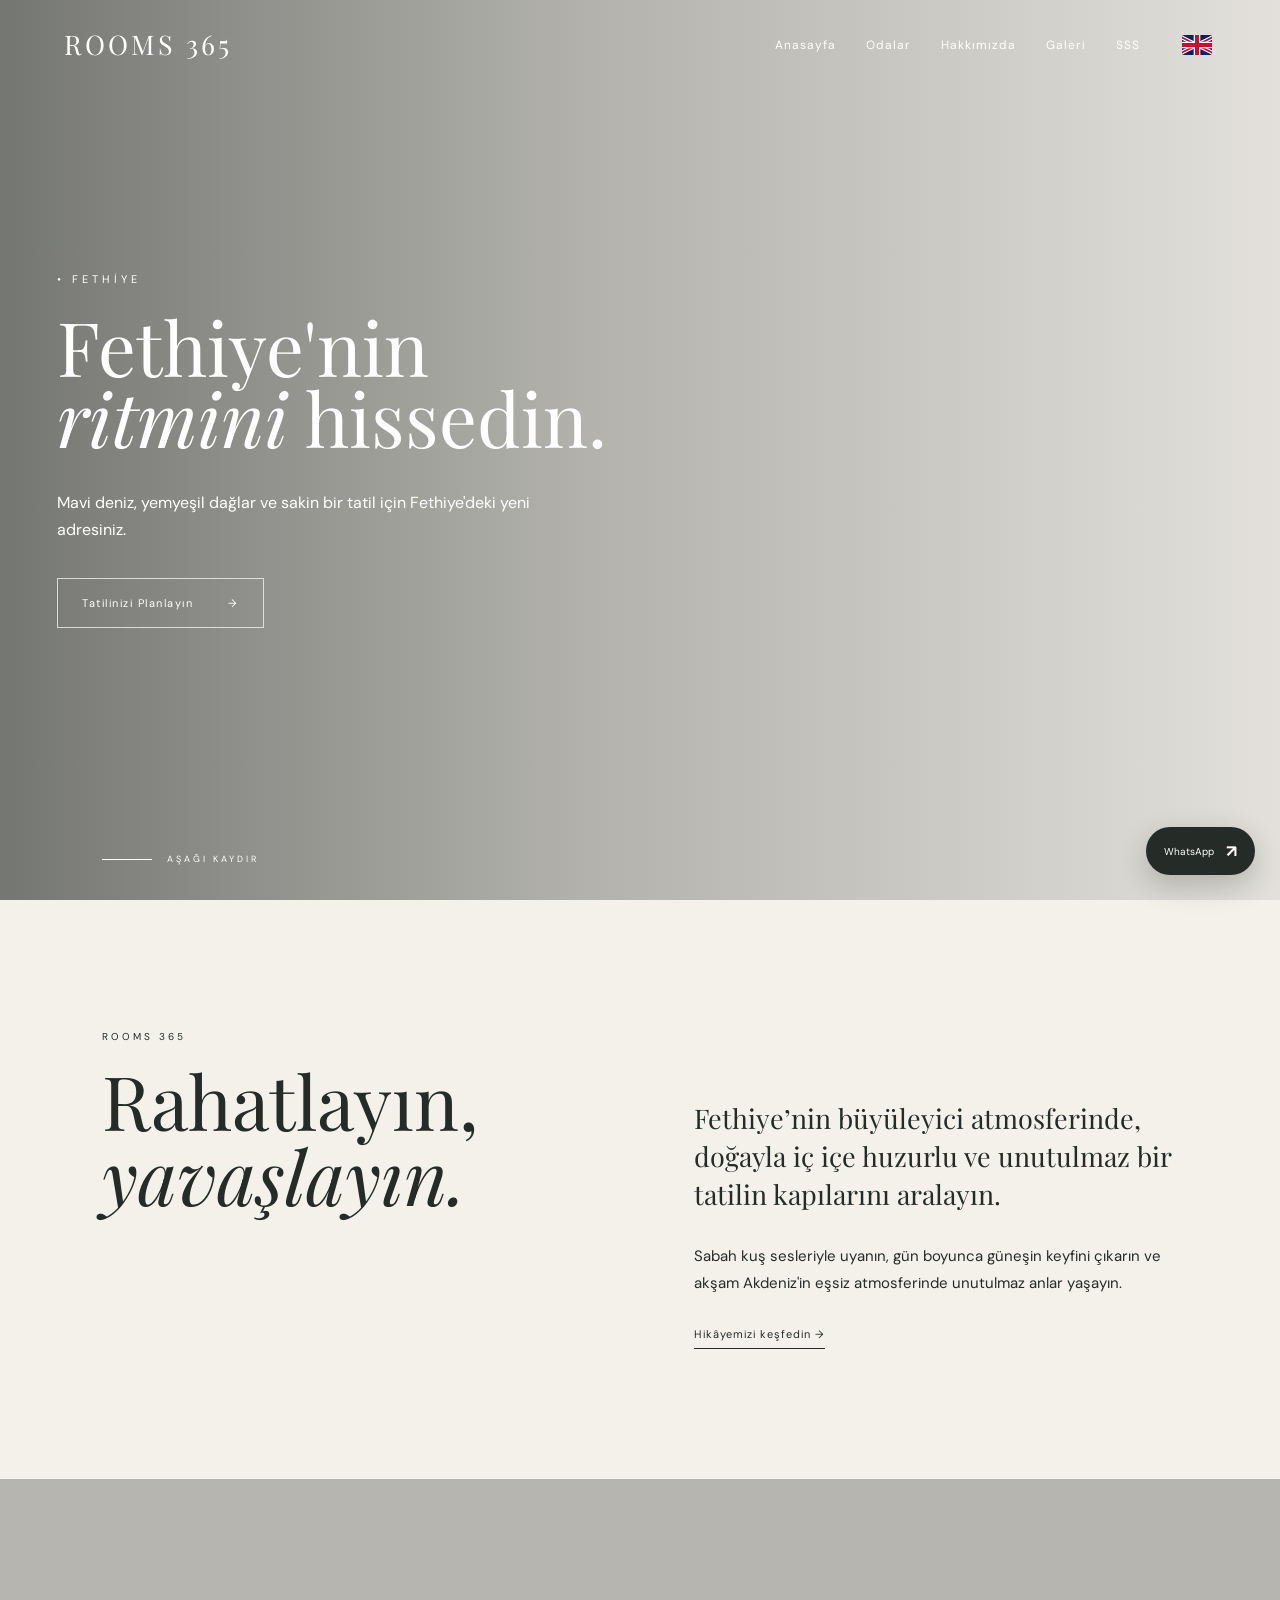
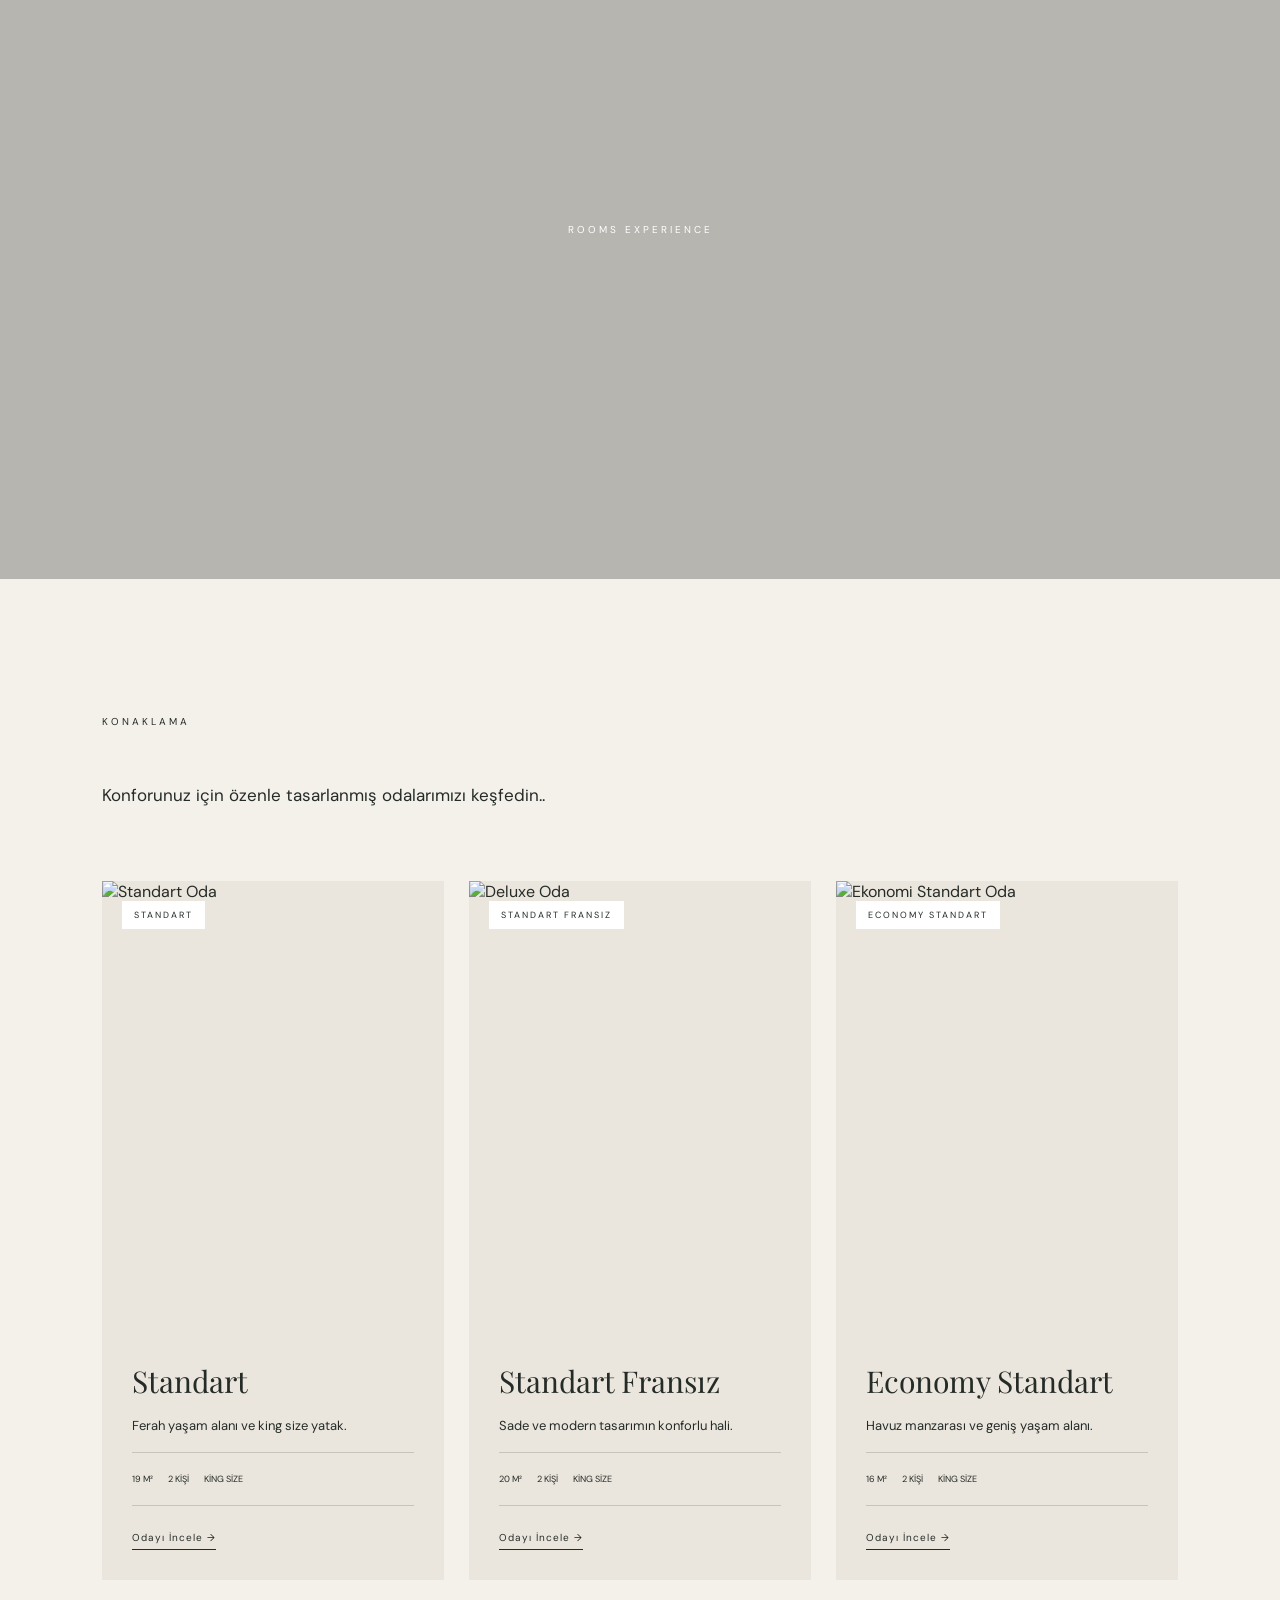
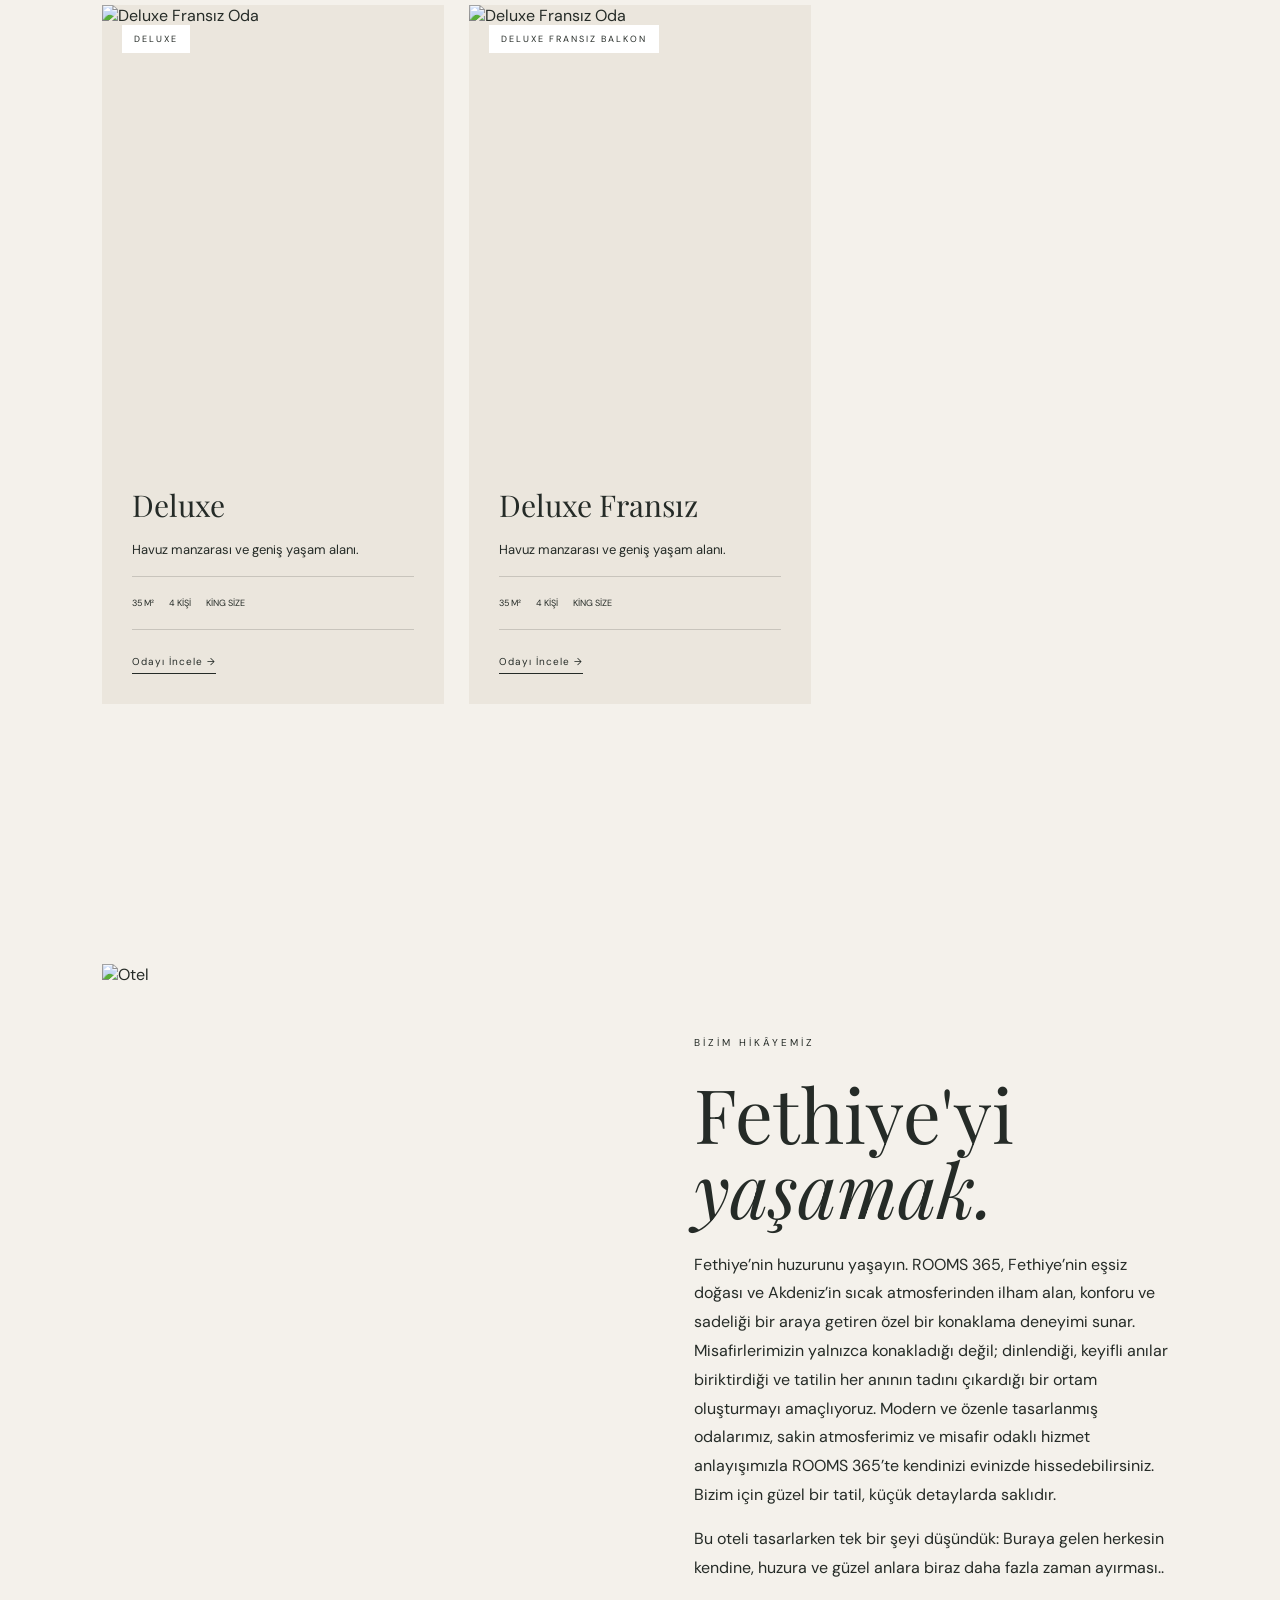
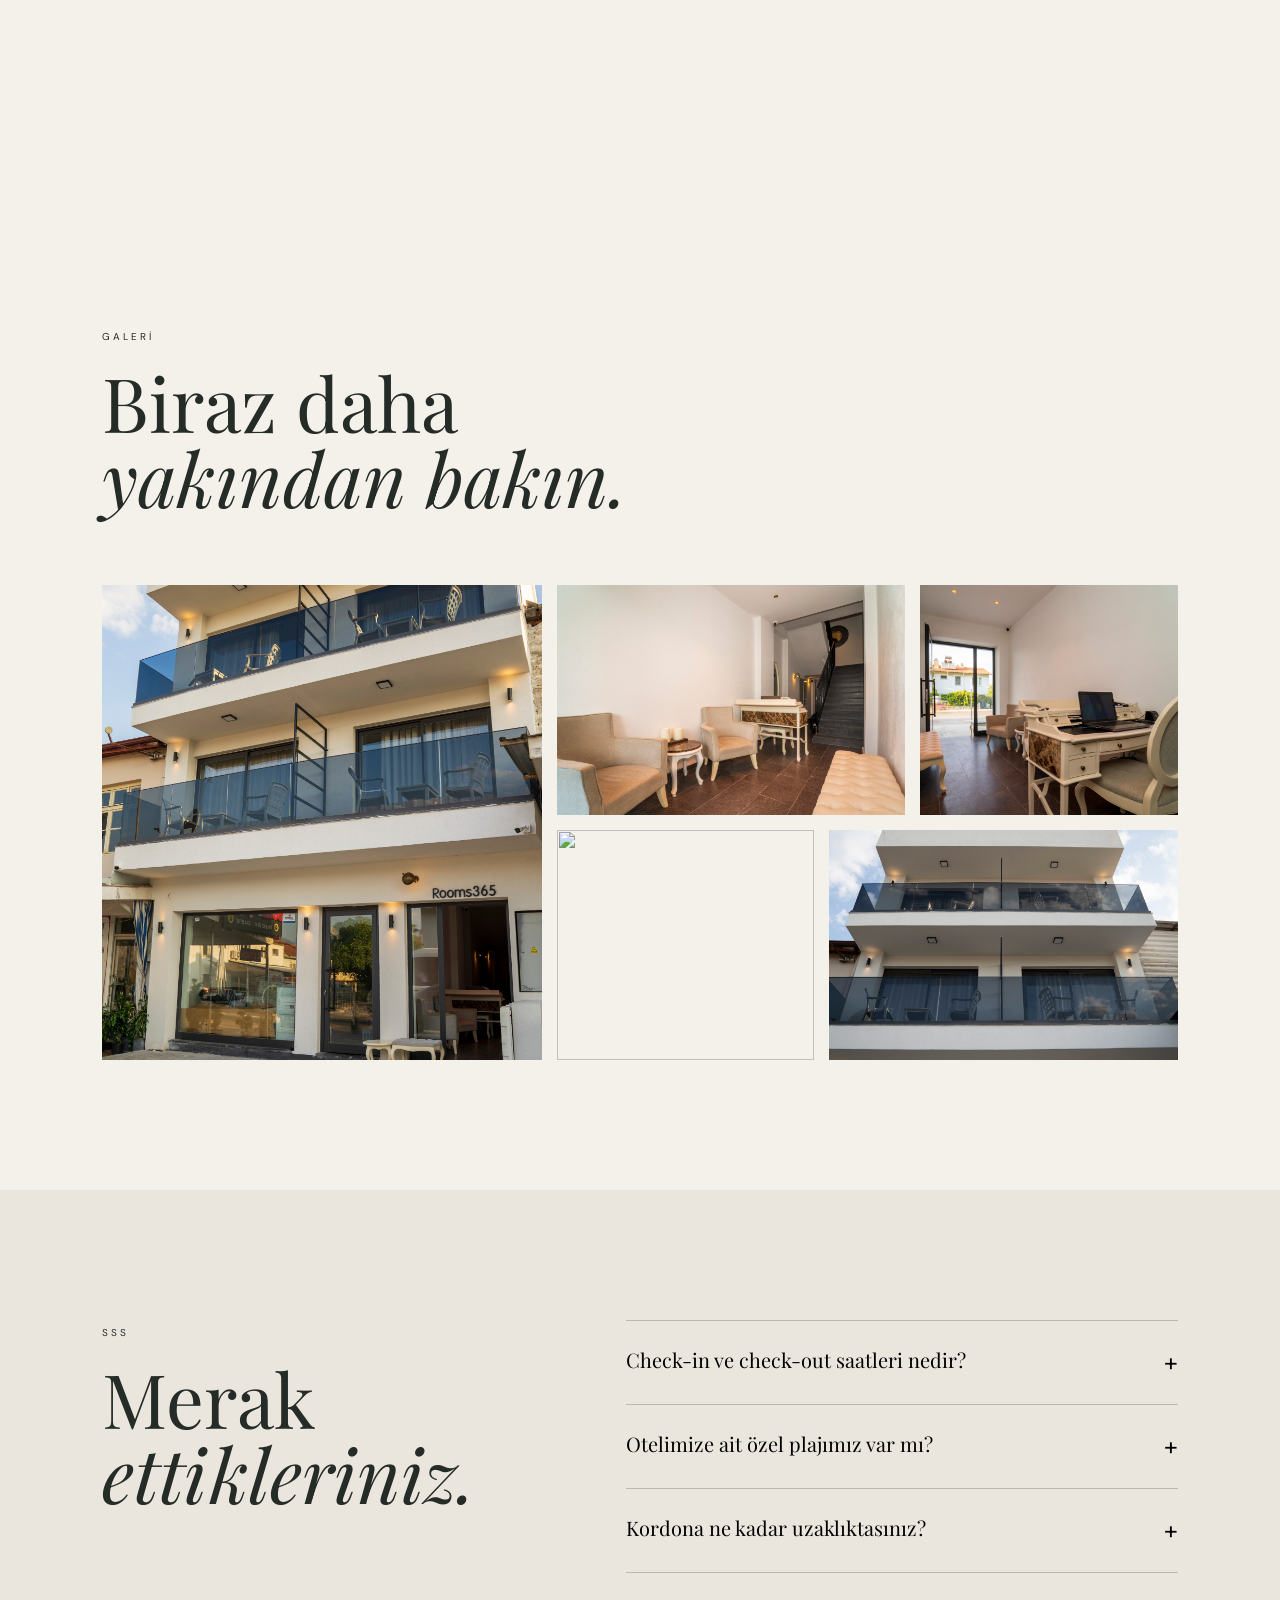
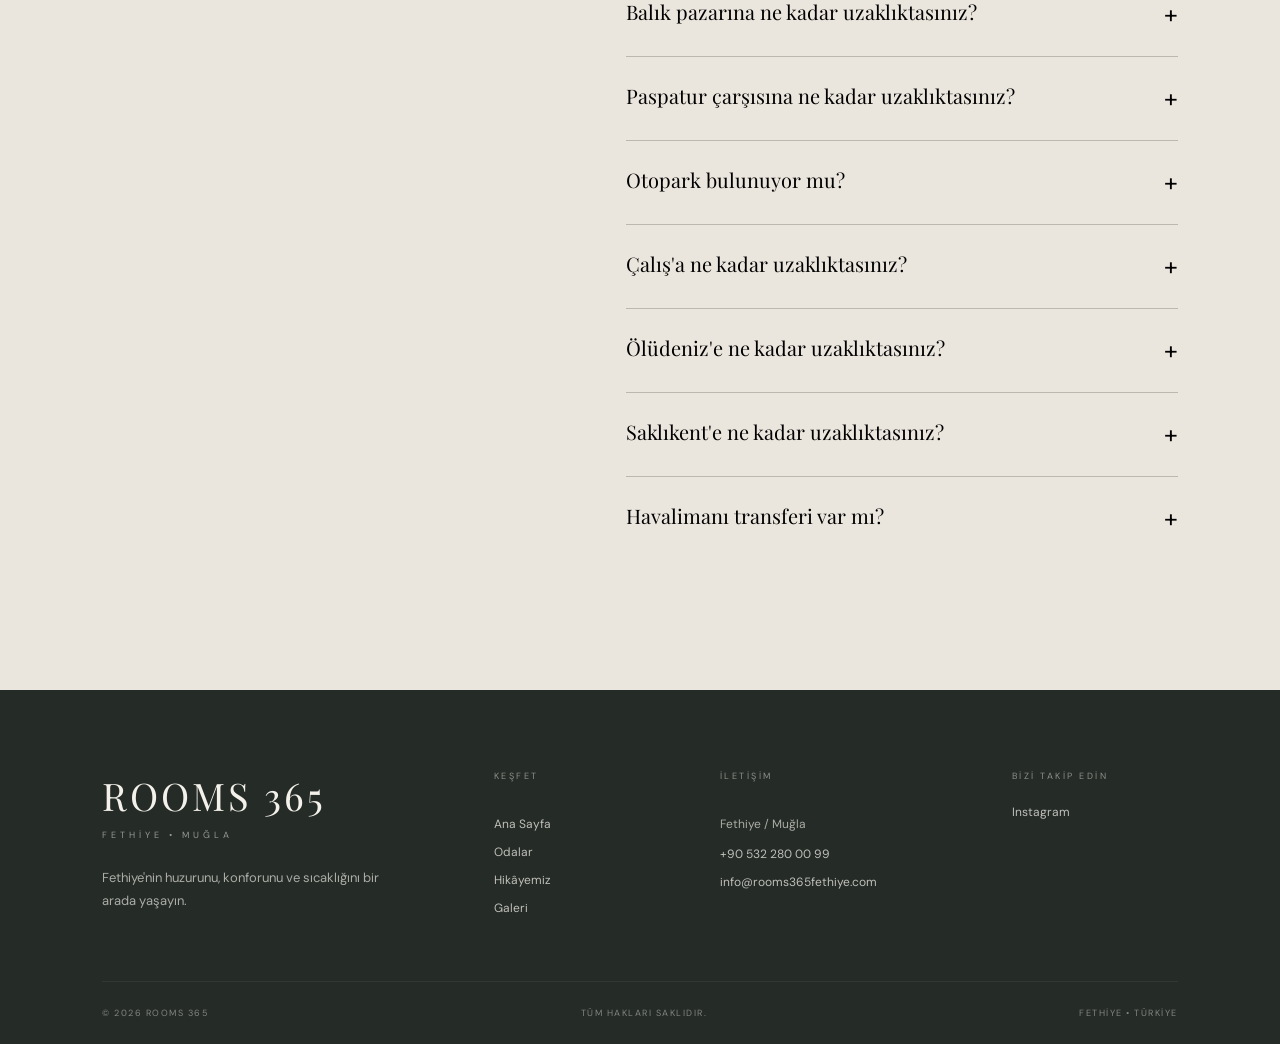
==== commit 086121e3: "Add files via upload" ====
--- a/index.html
+++ b/index.html
@@ -141,9 +141,7 @@
       </div>
       <div class="intro-right">
           <p class="large-text">
-              Mavi bayraklı Ölüdeniz Plajı'na birkaç dakika
-              mesafede, doğayla iç içe sakin ve modern bir
-              konaklama deneyimi.
+              Fethiye’nin büyüleyici atmosferinde, doğayla iç içe huzurlu ve unutulmaz bir tatilin kapılarını aralayın.
           </p>
           <p>
               Sabah kuş sesleriyle uyanın, gün boyunca güneşin
@@ -188,7 +186,7 @@
                       Ferah yaşam alanı ve king size yatak.
                   </p>
                   <div class="room-details">
-                      <span>24 m²</span>
+                      <span>19 m²</span>
                       <span>2 Kişi</span>
                       <span>King Size</span>
                   </div>
@@ -210,7 +208,7 @@
                       Sade ve modern tasarımın konforlu hali.
                   </p>
                   <div class="room-details">
-                      <span>24 m²</span>
+                      <span>20 m²</span>
                       <span>2 Kişi</span>
                       <span>King Size</span>
                   </div>
@@ -233,7 +231,7 @@
                       Havuz manzarası ve geniş yaşam alanı.
                   </p>
                   <div class="room-details">
-                      <span>24 m²</span>
+                      <span>16 m²</span>
                       <span>2 Kişi</span>
                       <span>King Size</span>
                   </div>
@@ -255,7 +253,7 @@
                       Havuz manzarası ve geniş yaşam alanı.
                   </p>
                   <div class="room-details">
-                      <span>39 m²</span>
+                      <span>35 m²</span>
                       <span>4 Kişi</span>
                       <span>King Size</span>
                   </div>
@@ -277,7 +275,7 @@
                       Havuz manzarası ve geniş yaşam alanı.
                   </p>
                   <div class="room-details">
-                      <span>39 m²</span>
+                      <span>35 m²</span>
                       <span>4 Kişi</span>
                       <span>King Size</span>
                   </div>
@@ -324,12 +322,12 @@
           </h2>
       </div>
       <div class="gallery-grid">
-          <img src="DSC04969.jpg" alt="">
-          <img src="images/gallery-2.jpg" alt="">
-          <img src="images/gallery-3.jpg" alt="">
-          <img src="images/gallery-4.jpg" alt="">
-          <img src="images/gallery-5.jpg" alt="">
-          <img src="images/gallery-6.jpg" alt="">
+          <img src="images/Özkan 365/genel dış ve iç/DSC06698.jpg" alt="">
+          <img src="images/Özkan 365/genel dış ve iç/DSC06687.jpg" alt="">
+          <img src="images/Özkan 365/genel dış ve iç/DSC06683.jpg" alt="">
+          <img src="images/Özkan 365/genel dış ve iç/DSC06681.jpg" alt="">
+          <img src="images/Özkan 365/genel dış ve iç/DSC06700.jpg" alt="">
+          
       </div>
 </section>
 <!-- ================= FAQ ================= -->
@@ -412,7 +410,7 @@
                   </button>
                   <div class="faq-answer">
                       <p>
-                          Otelimiz cadde üzerindedir ve cadde üzeri ücretsiz park alanıdır
+                          Otelimiz cadde üzerindedir ve cadde üzeri ücretsiz park alanıdır.
                       </p>
                   </div>
               </div>
@@ -423,7 +421,7 @@
                   </button>
                   <div class="faq-answer">
                       <p>
-                          5 km uzaklıktayız
+                          5 km uzaklıktayız.
                       </p>
                   </div>
               </div>
@@ -434,7 +432,7 @@
                   </button>
                   <div class="faq-answer">
                       <p>
-                          14 km uzaklıktayız
+                          14 km uzaklıktayız.
                       </p>
                   </div>
               </div>
--- a/style.css
+++ b/style.css
@@ -476,6 +476,8 @@
 
     z-index: 2;
 
+    left: -45px;
+
 }
 
 
@@ -496,7 +498,7 @@
 
     font-family: "Playfair Display", serif;
 
-    font-size: clamp(60px, 8vw, 110px);
+    font-size: clamp(60px, 8vw, 75px);
 
     font-weight: 400;
 
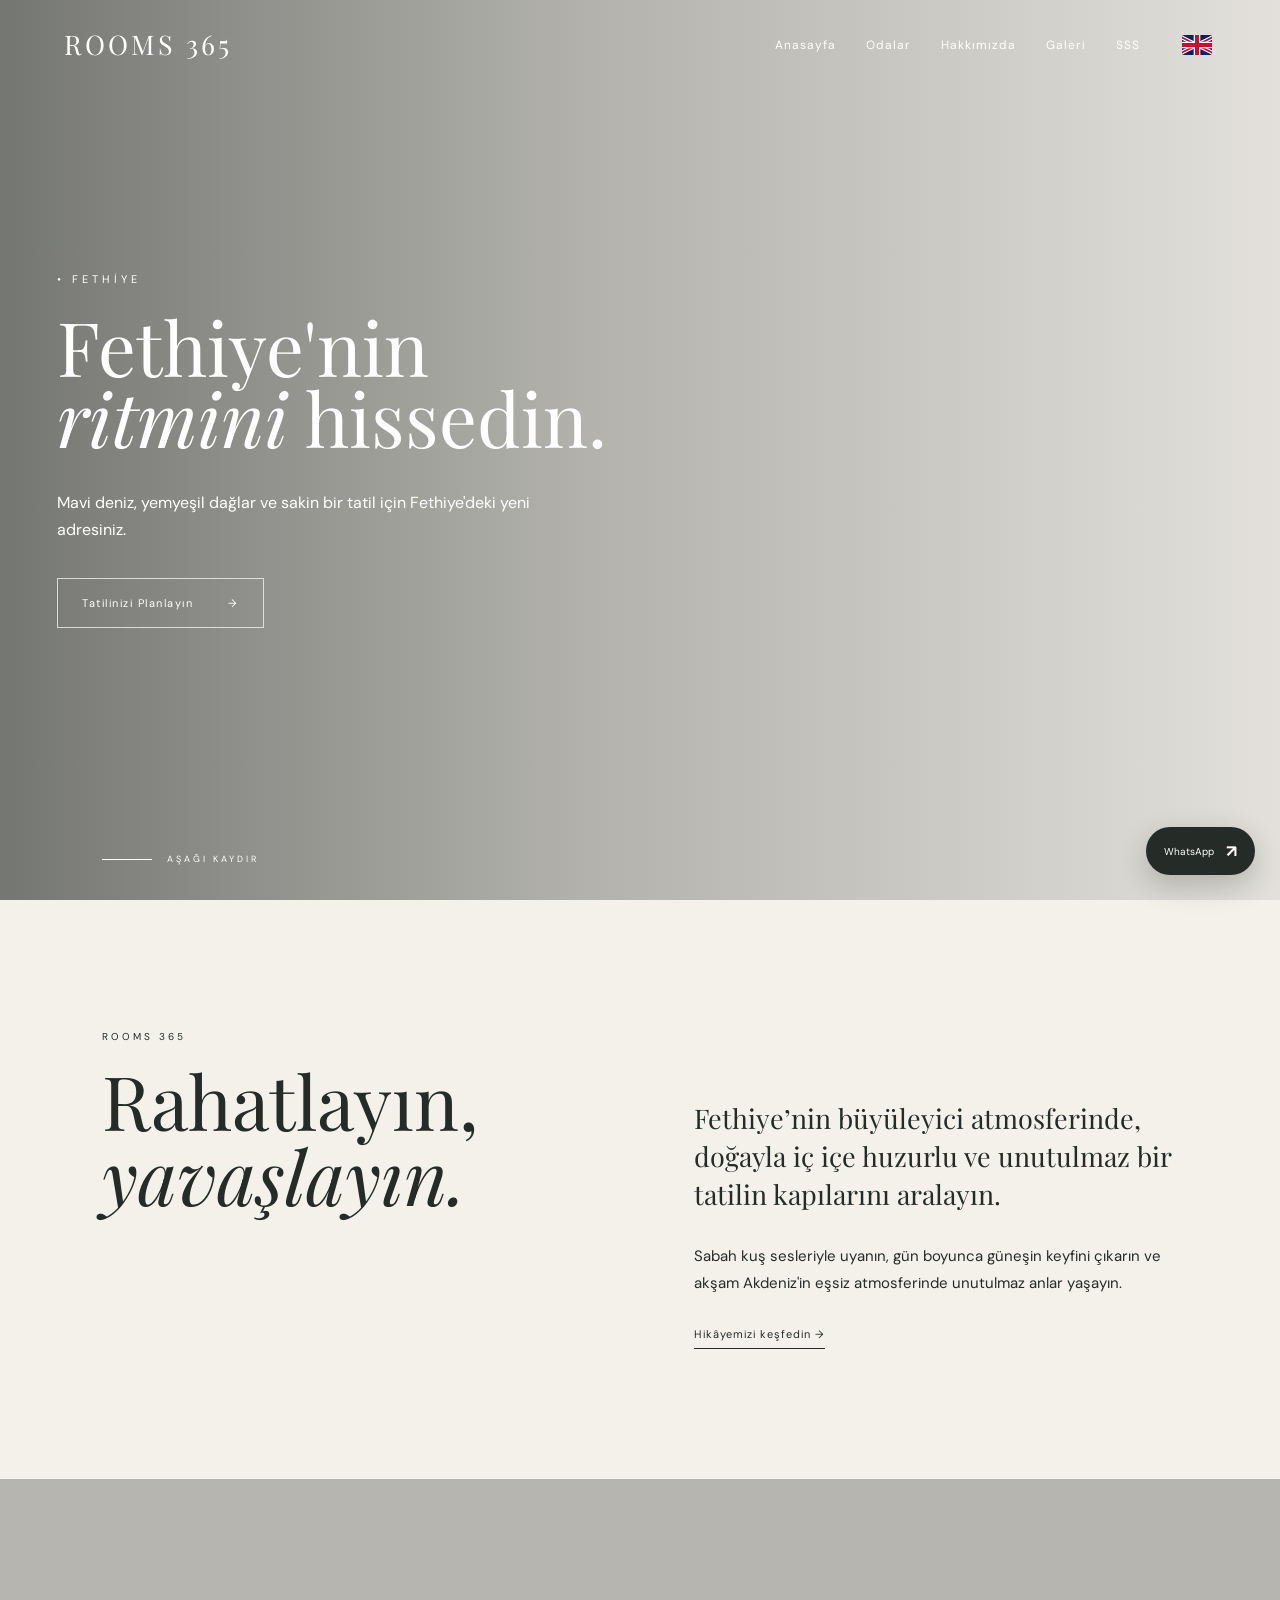
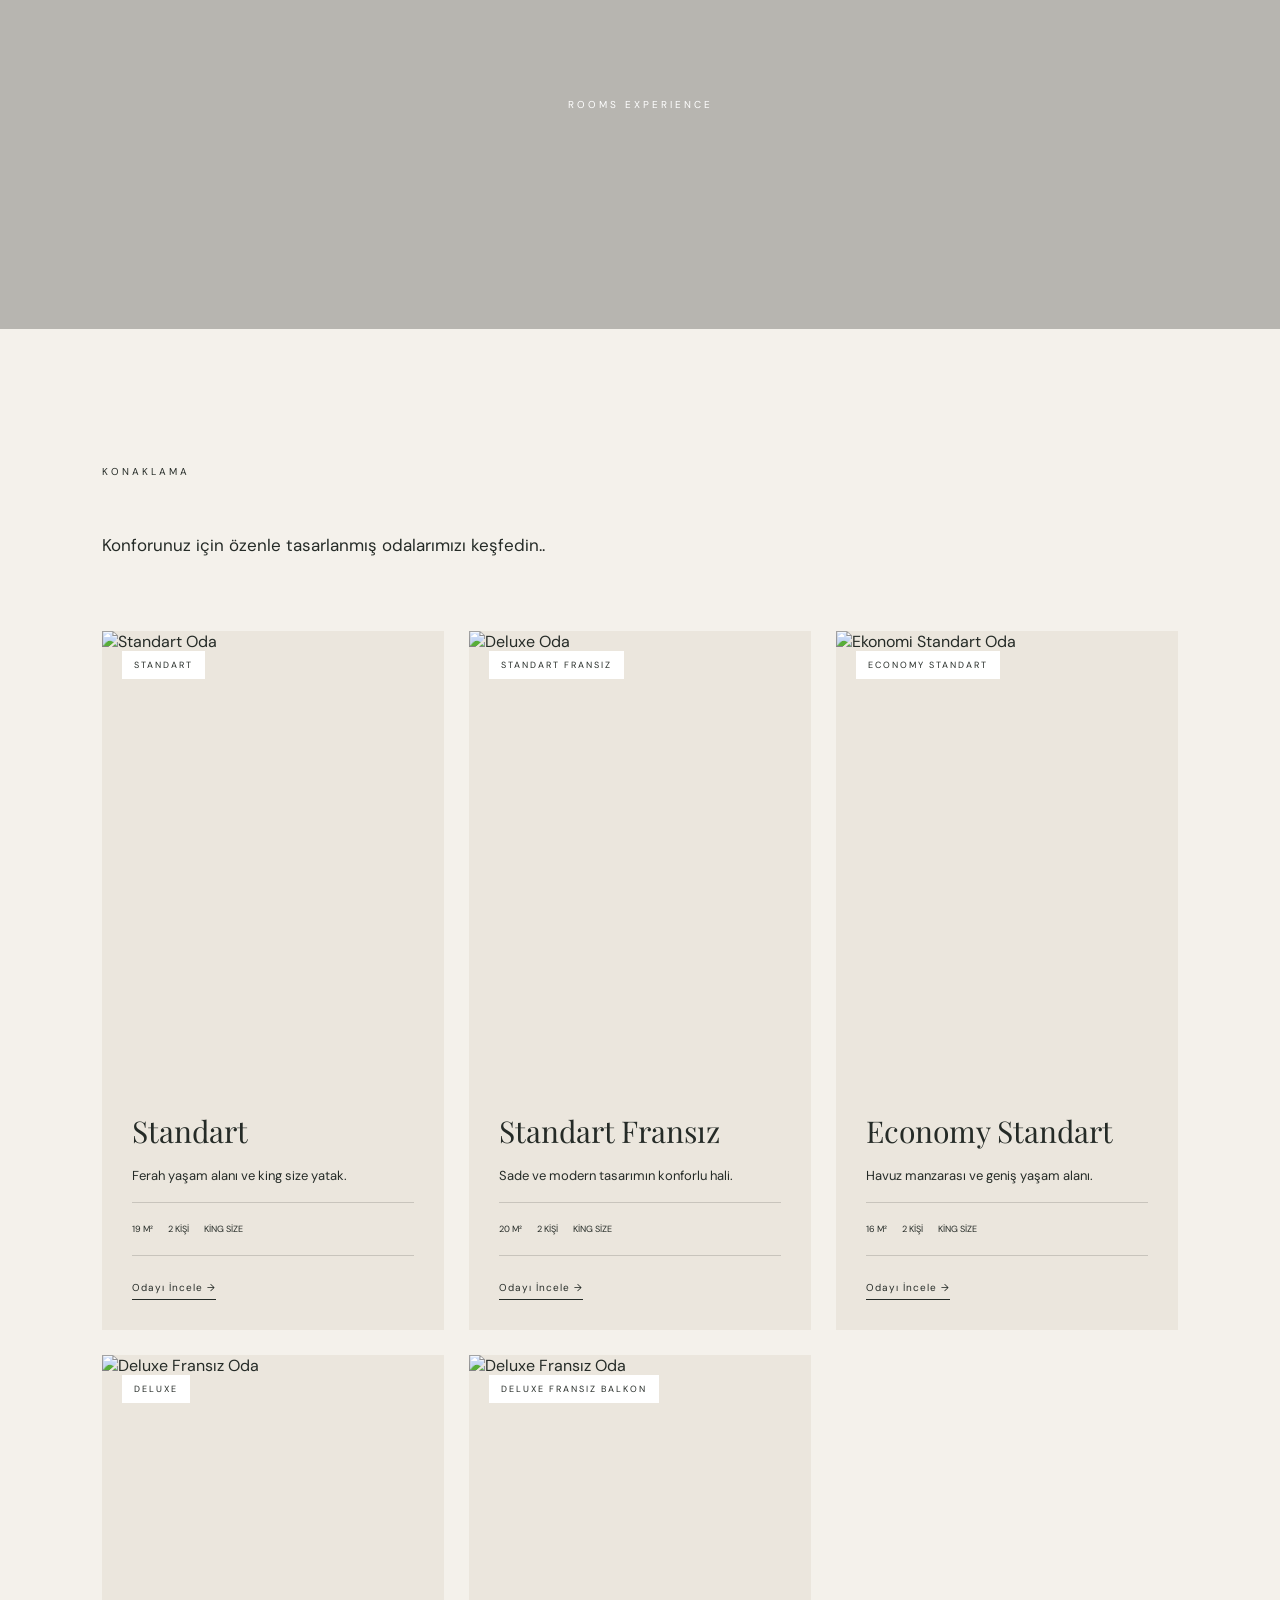
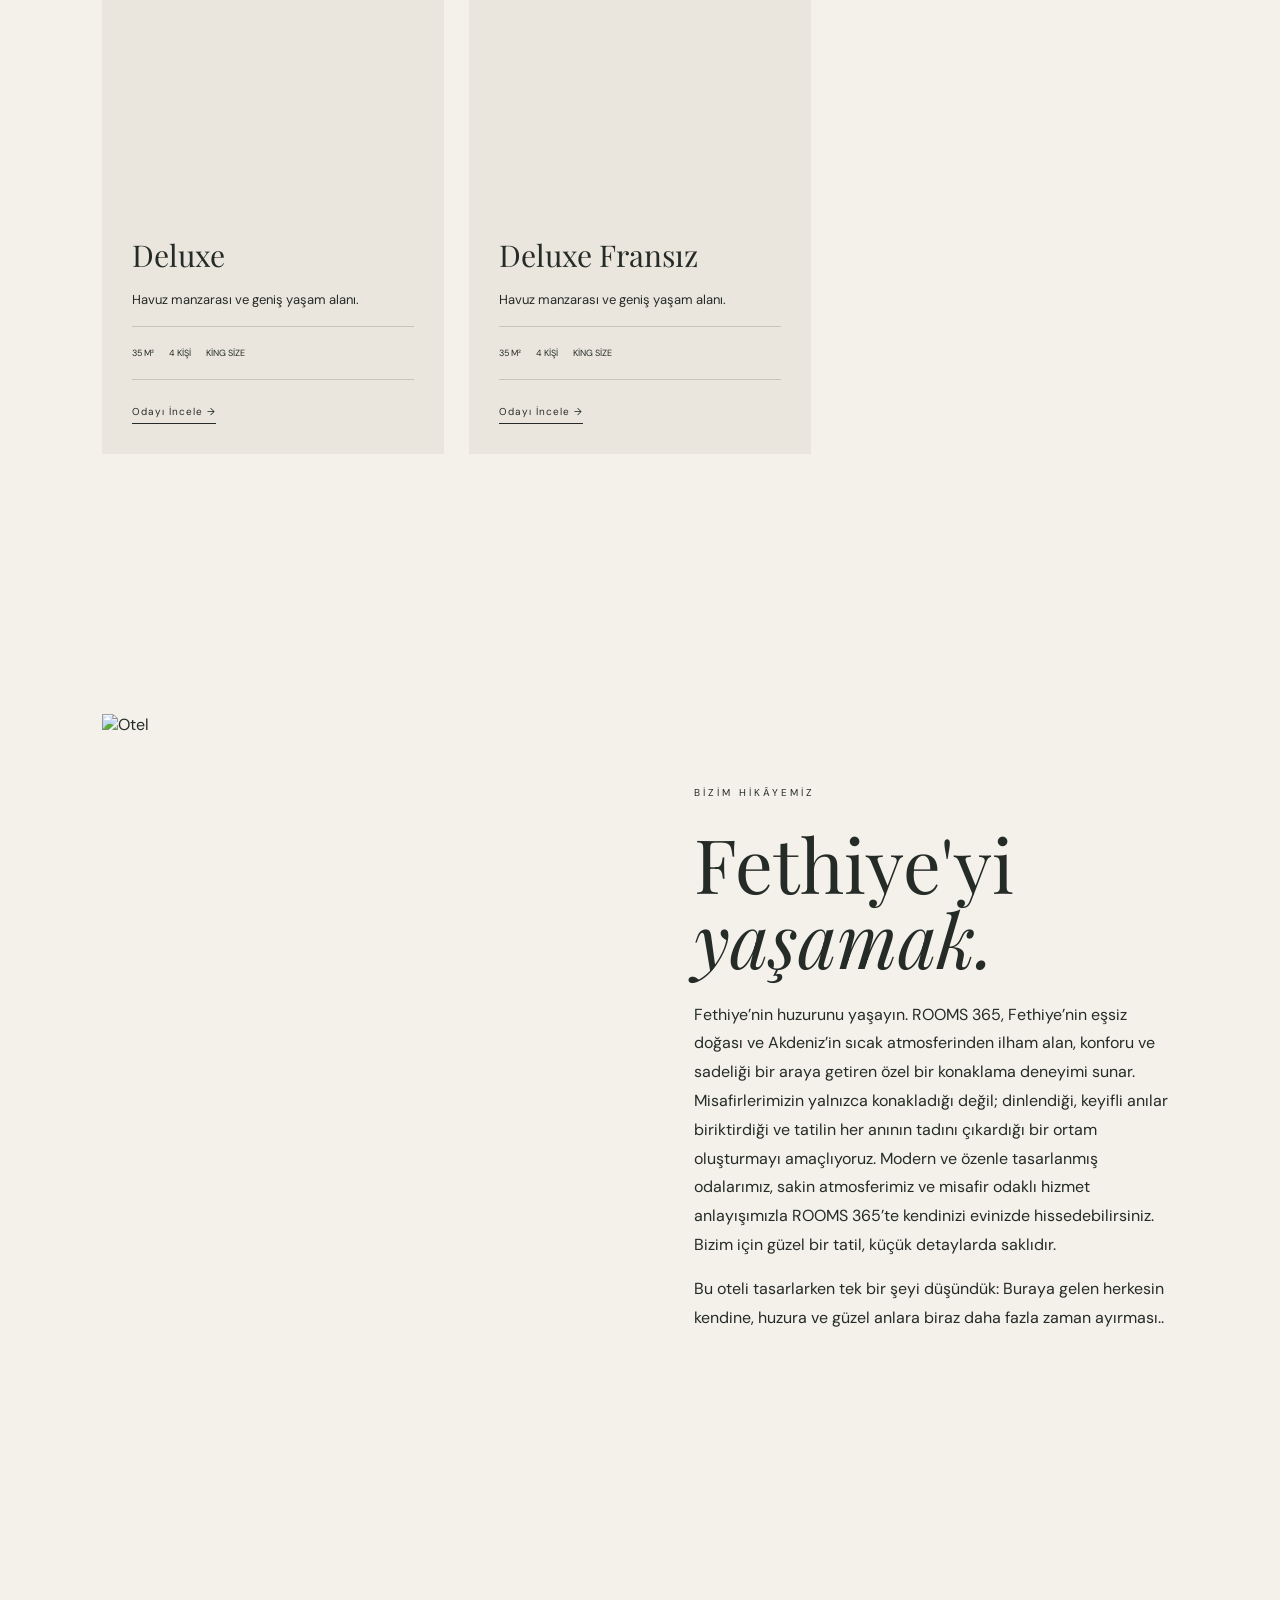
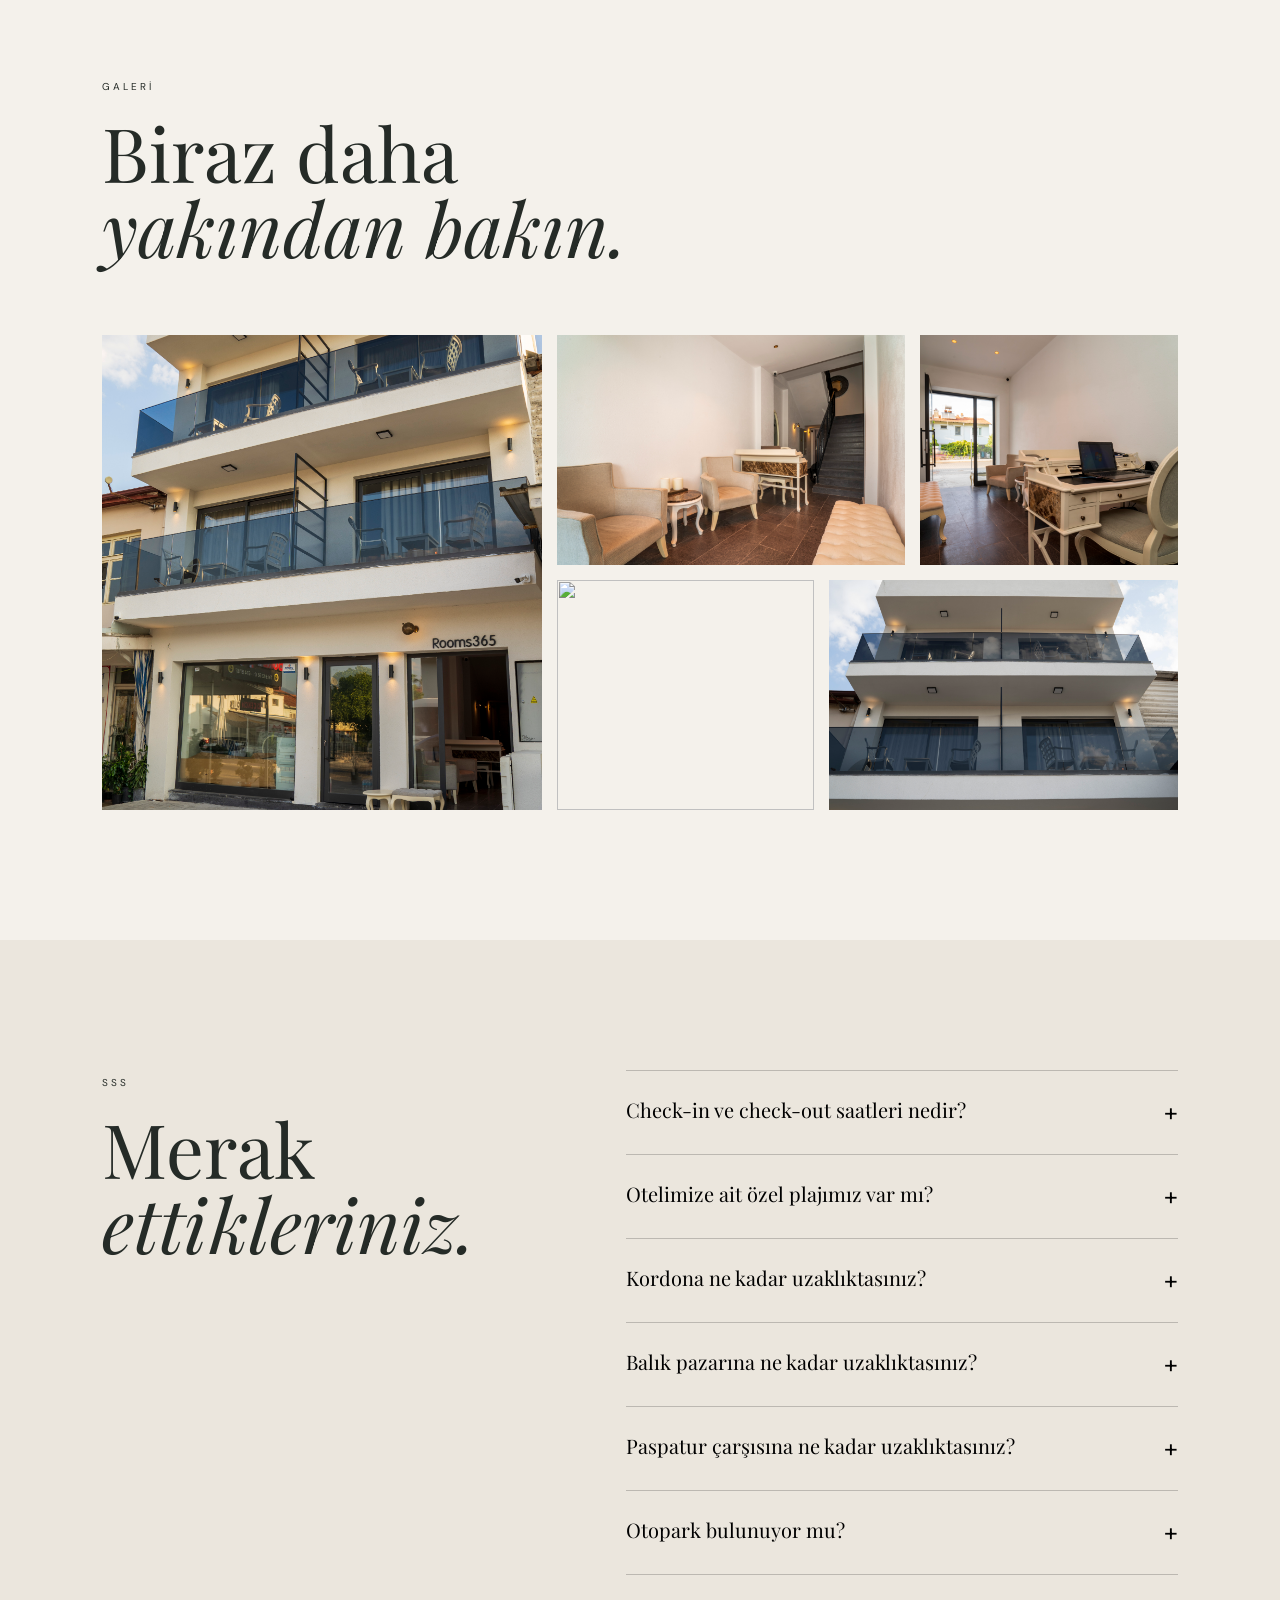
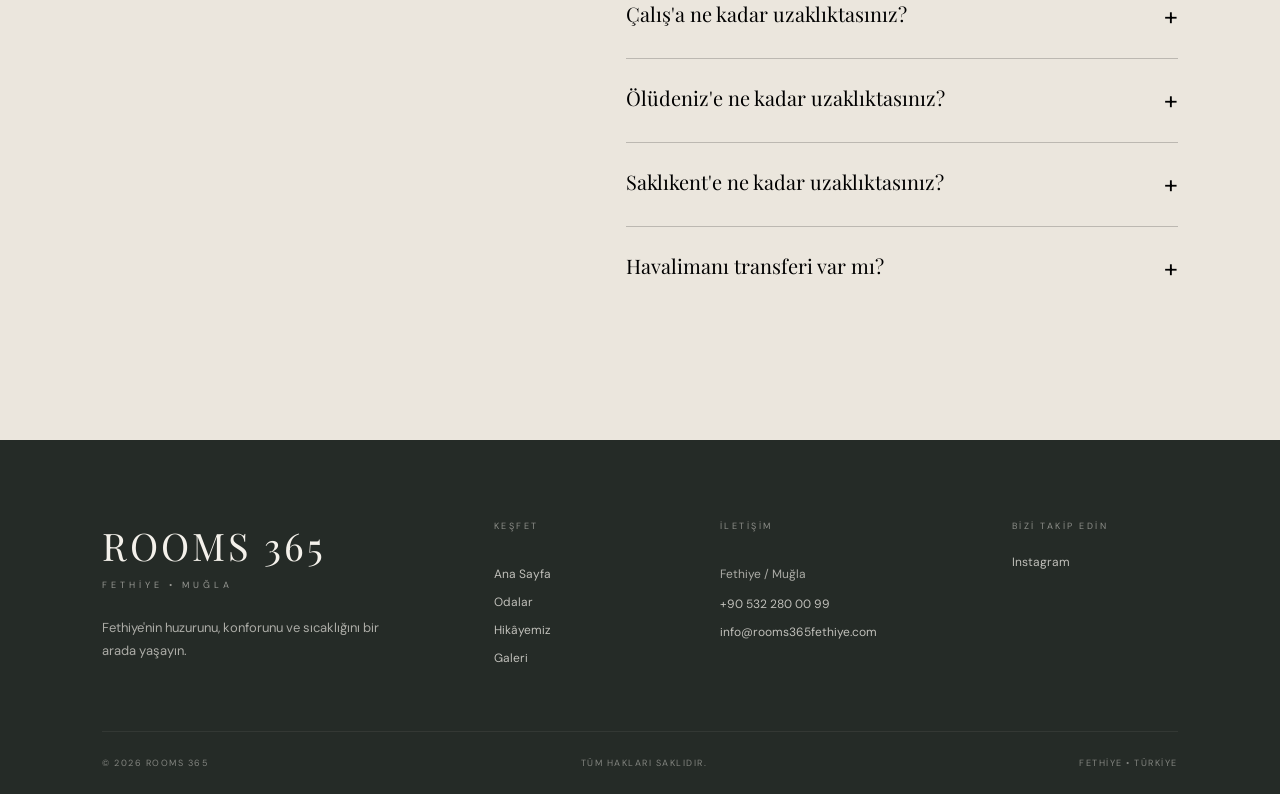
==== commit 44925cab: "update 7" ====
--- a/index.html
+++ b/index.html
@@ -1,562 +1,1145 @@
 <!DOCTYPE html>
+
 <html lang="tr">
+
 <head>
+
       <meta charset="UTF-8">
+
       <meta name="viewport" content="width=device-width, initial-scale=1.0">
+
       <title>Rooms 365 | Butik Otel</title>
+
      <link rel="preconnect" href="https://fonts.googleapis.com">
+
 <link rel="preconnect" href="https://fonts.gstatic.com" crossorigin>
+
 <link href="https://fonts.googleapis.com/css2?family=Playfair+Display:wght@400;500;600&family=DM+Sans:wght@300;400;500;600&display=swap" rel="stylesheet">
+
       <link rel="stylesheet" href="style.css">
+
 <style>
+
 .room-card .room-image,
+
 .room-card .room-image img,
+
 .room-card .room-tag {
+
       pointer-events: none;
+
 }
+
 .room-card .room-link {
+
       pointer-events: auto;
+
       position: relative;
+
       z-index: 5;
+
 }
+
 .language-switch {
+
       display: inline-flex;
+
       align-items: center;
+
       justify-content: center;
+
       margin-left: 8px;
+
       font-size: 30px;
+
       line-height: 1;
+
       text-decoration: none;
+
       transition: transform 0.2s ease;
+
 }
+
 .language-switch:hover {
+
       transform: scale(1.12);
+
 }
+
 /* Navbar dil bayrağı: menü yazılarıyla aynı hizada */
+
 .nav { align-items: center !important; }
+
 .nav > a { display: inline-flex; align-items: center; line-height: 1; }
+
 .nav .language-switch {
+
+    display: inline-flex;
+
+    align-items: center;
+
+    justify-content: center;
+
+    width: 38px;
+
+    height: 100%;
+
+    margin: 0 0 0 8px;
+
+    padding: 0;
+
+    position: static;
+
+    vertical-align: middle;
+
+    flex-shrink: 0;
+
+    line-height: 1;
+
+    text-decoration: none;
+
+    transition: transform 0.2s ease;
+
+}
+
+.nav .language-switch .flag-image {
+
+    display: block;
+
+    width: 30px;
+
+    height: 20px;
+
+    object-fit: cover;
+
+    border-radius: 2px;
+
+}
+
+.nav .language-switch:hover { transform: scale(1.12); }
+
+@media (max-width: 768px) {
+
+    .nav .language-switch { width: 34px; margin-left: 6px; }
+
+    .nav .language-switch .flag-image { width: 28px; height: 19px; }
+
+}
+
+
+
+/* Mobil menüde İngilizce dil bayrağı */
+.mobile-menu .mobile-language-switch {
     display: inline-flex;
     align-items: center;
     justify-content: center;
-    width: 38px;
-    height: 100%;
-    margin: 0 0 0 8px;
-    padding: 0;
-    position: static;
-    vertical-align: middle;
-    flex-shrink: 0;
+    width: 42px;
+    height: 30px;
+    margin-top: -8px;
+    font-size: 0;
     line-height: 1;
-    text-decoration: none;
-    transition: transform 0.2s ease;
 }
-.nav .language-switch .flag-image {
+
+.mobile-menu .mobile-language-switch::after {
+    display: none;
+}
+
+.mobile-menu .mobile-language-switch .flag-image {
     display: block;
-    width: 30px;
-    height: 20px;
+    width: 34px;
+    height: 23px;
     object-fit: cover;
-    border-radius: 2px;
+    border-radius: 3px;
 }
-.nav .language-switch:hover { transform: scale(1.12); }
-@media (max-width: 768px) {
-    .nav .language-switch { width: 34px; margin-left: 6px; }
-    .nav .language-switch .flag-image { width: 28px; height: 19px; }
-}
+
 </style>
+
 </head>
+
 <body>
+
       <div id="loader">
+
       <div class="loader-logo">ROOMS 365</div>
+
 </div>
+
       <header class="header" id="header">
+
       <div class="logo">
+
           <a href="#home">ROOMS 365</a>
-      </div>
+
+      </div>
+
       <nav class="nav">
+
           <a href="#home">Anasayfa</a>
+
           <a href="#rooms">Odalar</a>
+
           <a href="#story">Hakkımızda</a>
+
           <a href="#gallery">Galeri</a>
+
           <a href="#sss">SSS</a>
+
         <a href="en/index.html" class="language-switch" aria-label="English version" title="English">
+
             <img src="images/uk-flag.svg" alt="English" class="flag-image">
+
         </a>
+
       </nav>
+
       <button class="menu-btn" id="menuBtn">
+
           <span></span>
+
           <span></span>
+
           <span></span>
+
       </button>
+
 </header>
+
 <!-- ================= MOBILE MENU ================= -->
+
 <div class="mobile-menu" id="mobileMenu">
+
       <button class="close-menu" id="closeMenu">
+
           ×
+
       </button>
+
       <a href="#home">Anasayfa</a>
+
       <a href="#rooms">Odalar</a>
+
       <a href="#story">Hakkımızda</a>
+
       <a href="#gallery">Galeri</a>
-      <a href="#reservation" class="mobile-reservation">
-          Rezervasyon Yap
-      </a>
+
+     <a href="https://rooms365.rezervasyonal.com/?language=tr"
+
+   target="_blank"
+
+   rel="noopener noreferrer"
+
+   class="mobile-reservation">
+
+    Rezervasyon Yap
+
+</a>
+
+<a href="en/index.html" class="mobile-language-switch" aria-label="English version" title="English">
+    <img src="images/uk-flag.svg" alt="English" class="flag-image">
+</a>
+
 </div>
+
 <!-- ================= HERO ================= -->
+
 <section class="hero" id="home"
+
          style="background: url('images/102-202 delüx balkonlu 2ad/seçilenler/FTH04730.jpg') center center / cover no-repeat; ">
+
     <div class="hero-overlay"></div>
+
     <div class="hero-content">
+
         <p class="hero-small">
+
             • FETHİYE
+
         </p>
+
         <h1>
+
             Fethiye'nin
+
             <br>
+
             <i>ritmini</i> hissedin.
+
         </h1>
+
         <p class="hero-description">
+
             Mavi deniz, yemyeşil dağlar ve sakin bir tatil
+
             için Fethiye'deki yeni adresiniz.
+
         </p>
+
         <a href="#rooms" class="main-btn">
+
             Tatilinizi Planlayın
+
             <span>→</span>
+
         </a>
+
     </div>
+
     <div class="scroll-down">
+
         <span></span>
+
         AŞAĞI KAYDIR
+
     </div>
+
 </section>
+
 <section class="intro section">
+
       <div class="intro-left">
+
           <p class="eyebrow">
+
               ROOMS 365
+
           </p>
+
           <h2>
+
               Rahatlayın,
+
               <br>
+
               <em>yavaşlayın.</em>
+
           </h2>
-      </div>
+
+      </div>
+
       <div class="intro-right">
+
           <p class="large-text">
+
               Fethiye’nin büyüleyici atmosferinde, doğayla iç içe huzurlu ve unutulmaz bir tatilin kapılarını aralayın.
+
           </p>
+
           <p>
+
               Sabah kuş sesleriyle uyanın, gün boyunca güneşin
+
               keyfini çıkarın ve akşam Akdeniz'in eşsiz
+
               atmosferinde unutulmaz anlar yaşayın.
+
           </p>
+
           <a href="#story" class="text-link">
+
               Hikâyemizi keşfedin →
+
           </a>
-      </div>
+
+      </div>
+
 </section>
+
 <!-- ================= EXPERIENCE IMAGE ================= -->
+
 <section class="wide-image">
+
       <div class="image-text">
+
           <span>ROOMS EXPERIENCE</span>
-      </div>
+
+      </div>
+
 </section>
+
 <!-- ================= ROOMS ================= -->
+
 <section class="rooms section" id="rooms">
+
       <div class="section-heading">
+
           <div>
+
               <span class="eyebrow">KONAKLAMA</span>
+
           </div>
+
           <div class="rooms-title">
+
 </div>
-      </div>
+
+      </div>
+
       <p class="section-description">
+
           Konforunuz için özenle tasarlanmış odalarımızı keşfedin..
+
       </p>
+
       <div class="rooms-grid">
+
           <article class="room-card">
+
               <div class="room-image">
+
                 <img src="images/101-201 standart balkonlu 2 ad/seçilenler/FTH04744.jpg"
+
        alt="Standart Oda">
+
                   <span class="room-tag">
+
                       STANDART
+
                   </span>
-              </div>
+
+              </div>
+
               <div class="room-info">
+
                   <h3>Standart</h3>
+
                   <p>
+
                       Ferah yaşam alanı ve king size yatak.
+
                   </p>
+
                   <div class="room-details">
+
                       <span>19 m²</span>
+
                       <span>2 Kişi</span>
+
                       <span>King Size</span>
-                  </div>
+
+                  </div>
+
                   <a href="oda-detay.html?oda=standart" class="room-link">
+
                       Odayı İncele →
+
                   </a>
-              </div>
+
+              </div>
+
           </article>
+
           <article class="room-card">
+
               <div class="room-image">
+
                   <img src="images/104-204 standart fransız balkonlu 2 ad/seçilenler/FTH04678 copy.jpg" alt="Deluxe Oda">
+
                   <span class="room-tag">
+
                       STANDART FRANSIZ
+
                   </span>
-              </div>
+
+              </div>
+
               <div class="room-info">
+
                   <h3>Standart Fransız</h3>
+
                   <p>
+
                       Sade ve modern tasarımın konforlu hali.
+
                   </p>
+
                   <div class="room-details">
+
                       <span>20 m²</span>
+
                       <span>2 Kişi</span>
+
                       <span>King Size</span>
-                  </div>
+
+                  </div>
+
                   <a href="oda-detay.html?oda=standart-fransiz" class="room-link">
+
                       Odayı İncele →
+
                   </a>
-              </div>
+
+              </div>
+
           </article>
+
           <article class="room-card">
+
               <div class="room-image">
+
                   <a href="" target="blank">
+
                   <img src="" alt="Ekonomi Standart Oda">
+
                   <span class="room-tag">
+
                       ECONOMY STANDART
+
                   </span>
-              </div>
+
+              </div>
+
               <div class="room-info">
+
                   <h3>Economy Standart</h3>
+
                   <p>
+
                       Havuz manzarası ve geniş yaşam alanı.
+
                   </p>
+
                   <div class="room-details">
+
                       <span>16 m²</span>
+
                       <span>2 Kişi</span>
+
                       <span>King Size</span>
-                  </div>
+
+                  </div>
+
                   <a href="oda-detay.html?oda=economy" class="room-link">
+
                       Odayı İncele →
+
                   </a>
-              </div>
+
+              </div>
+
           </article>
+
           <article class="room-card">
+
               <div class="room-image">
+
                   <img src="images/102-202 delüx balkonlu 2ad/seçilenler/FTH04709.jpg" alt="Deluxe Fransız Oda">
+
                   <span class="room-tag">
+
                       DELUXE
+
                   </span>
-              </div>
+
+              </div>
+
               <div class="room-info">
+
                   <h3>Deluxe </h3>
+
                   <p>
+
                       Havuz manzarası ve geniş yaşam alanı.
+
                   </p>
+
                   <div class="room-details">
+
                       <span>35 m²</span>
+
                       <span>4 Kişi</span>
+
                       <span>King Size</span>
-                  </div>
+
+                  </div>
+
                   <a href="oda-detay.html?oda=deluxe" class="room-link">
+
                       Odayı İncele →
+
                   </a>
-              </div>
+
+              </div>
+
           </article>
+
           <article class="room-card">
+
               <div class="room-image">
+
                   <img src="images/Özkan 365/deluxe fransız balkon/DSC06664.jpg" alt="Deluxe Fransız Oda">
+
                   <span class="room-tag">
+
                       DELUXE FRANSIZ BALKON
+
                   </span>
-              </div>
+
+              </div>
+
               <div class="room-info">
+
                   <h3>Deluxe Fransız</h3>
+
                   <p>
+
                       Havuz manzarası ve geniş yaşam alanı.
+
                   </p>
+
                   <div class="room-details">
+
                       <span>35 m²</span>
+
                       <span>4 Kişi</span>
+
                       <span>King Size</span>
-                  </div>
+
+                  </div>
+
                   <a href="oda-detay.html?oda=deluxe-fransiz" class="room-link">
+
                       Odayı İncele →
+
                   </a>
-              </div>
+
+              </div>
+
           </article>
-      </div>
+
+      </div>
+
 </section>
+
 <!-- ================= STORY ================= -->
+
 <section class="story section" id="story">
+
       <div class="story-image">
+
           <img src="images/102-202 delüx balkonlu 2ad/seçilenler/FTH04709.jpg" alt="Otel">
-      </div>
+
+      </div>
+
       <div class="story-content">
+
           <span class="eyebrow">
+
               BİZİM HİKÂYEMİZ
+
           </span>
+
           <h2>
+
               Fethiye'yi
+
               <br>
+
               <em>yaşamak.</em>
+
           </h2>
+
           <p>
+
               Fethiye’nin huzurunu yaşayın.
+
 ROOMS 365, Fethiye’nin eşsiz doğası ve Akdeniz’in sıcak atmosferinden ilham alan, konforu ve sadeliği bir araya getiren özel bir konaklama deneyimi sunar.
+
 Misafirlerimizin yalnızca konakladığı değil; dinlendiği, keyifli anılar biriktirdiği ve tatilin her anının tadını çıkardığı bir ortam oluşturmayı amaçlıyoruz.
+
 Modern ve özenle tasarlanmış odalarımız, sakin atmosferimiz ve misafir odaklı hizmet anlayışımızla ROOMS 365’te kendinizi evinizde hissedebilirsiniz.
+
 Bizim için güzel bir tatil, küçük detaylarda saklıdır.
+
           </p>
+
           <p>
+
               Bu oteli tasarlarken tek bir şeyi düşündük: Buraya gelen herkesin kendine, huzura ve güzel anlara biraz daha fazla zaman ayırması..
+
           </p>
-      </div>
+
+      </div>
+
     </section>
+
 <section class="gallery section" id="gallery">
+
       <div class="gallery-heading">
+
           <span class="eyebrow">GALERİ</span>
+
           <h2>
+
               Biraz daha
+
               <br>
+
               <em>yakından bakın.</em>
+
           </h2>
-      </div>
+
+      </div>
+
       <div class="gallery-grid">
+
           <img src="images/Özkan 365/genel dış ve iç/DSC06698.jpg" alt="">
+
           <img src="images/Özkan 365/genel dış ve iç/DSC06687.jpg" alt="">
+
           <img src="images/Özkan 365/genel dış ve iç/DSC06683.jpg" alt="">
+
           <img src="images/Özkan 365/genel dış ve iç/DSC06681.jpg" alt="">
+
           <img src="images/Özkan 365/genel dış ve iç/DSC06700.jpg" alt="">
-          
-      </div>
+
+      </div>
+
 </section>
+
 <!-- ================= FAQ ================= -->
+
 <section class="faq section" id="sss">
+
       <div class="faq-title">
+
           <span class="eyebrow" >
+
               SSS
+
           </span>
+
           <h2>
+
               Merak
+
               <br>
+
               <em>ettikleriniz.</em>
+
           </h2>
-      </div>
+
+      </div>
+
       <div class="faq-list">
+
           <div class="faq-item">
+
               <button class="faq-question">
+
                   Check-in ve check-out saatleri nedir?
+
                   <span>+</span>
+
               </button>
+
               <div class="faq-answer">
+
                   <p>
+
                       Check-in 14:00, check-out ise 12:00
+
                       saatindedir.
+
                   </p>
-              </div>
+
+              </div>
+
           </div>
+
           <div class="faq-list">
+
               <div class="faq-item">
+
                   <button class="faq-question">
+
                       Otelimize ait özel plajımız var mı?
+
                       <span>+</span>
+
                   </button>
+
                   <div class="faq-answer">
+
                       <p>
+
                           Alesta beach ile anlaşmamız mevcuttur. Ücretsiz giriş imkanı sunuyoruz.
+
                       </p>
-                  </div>
-              </div>
+
+                  </div>
+
+              </div>
+
               <div class="faq-item">
+
                   <button class="faq-question">
+
                       Kordona ne kadar uzaklıktasınız?
+
                       <span>+</span>
+
                   </button>
+
                   <div class="faq-answer">
+
                       <p>
+
                           Yürüyerek 5-10 dakika
+
                           içerisinde ulaşabilirsiniz.
+
                       </p>
-                  </div>
-              </div>
+
+                  </div>
+
+              </div>
+
               <div class="faq-item">
+
                   <button class="faq-question">
+
                       Balık pazarına ne kadar uzaklıktasınız?
+
                       <span>+</span>
+
                   </button>
+
                   <div class="faq-answer">
+
                       <p>
+
                           Yürüyerek 5 dakika
+
                           içerisinde ulaşabilirsiniz.
+
                       </p>
-                  </div>
-              </div>
+
+                  </div>
+
+              </div>
+
               <div class="faq-item">
+
                   <button class="faq-question">
+
                       Paspatur çarşısına ne kadar uzaklıktasınız?
+
                       <span>+</span>
+
                   </button>
+
                   <div class="faq-answer">
+
                       <p>
+
                           Yürüyerek 10 dakika
+
                           içerisinde ulaşabilirsiniz.
+
                       </p>
-                  </div>
-              </div>
+
+                  </div>
+
+              </div>
+
               <div class="faq-item">
+
                   <button class="faq-question">
+
                       Otopark bulunuyor mu?
+
                       <span>+</span>
+
                   </button>
+
                   <div class="faq-answer">
+
                       <p>
+
                           Otelimiz cadde üzerindedir ve cadde üzeri ücretsiz park alanıdır.
+
                       </p>
-                  </div>
-              </div>
+
+                  </div>
+
+              </div>
+
               <div class="faq-item">
+
                   <button class="faq-question">
+
                       Çalış'a ne kadar uzaklıktasınız?
+
                       <span>+</span>
+
                   </button>
+
                   <div class="faq-answer">
+
                       <p>
+
                           5 km uzaklıktayız.
+
                       </p>
-                  </div>
-              </div>
+
+                  </div>
+
+              </div>
+
               <div class="faq-item">
+
                   <button class="faq-question">
+
                       Ölüdeniz'e ne kadar uzaklıktasınız?
+
                       <span>+</span>
+
                   </button>
+
                   <div class="faq-answer">
+
                       <p>
+
                           14 km uzaklıktayız.
+
                       </p>
-                  </div>
+
+                  </div>
+
               </div>
 
               <div class="faq-item">
+
                   <button class="faq-question">
+
                       Saklıkent'e ne kadar uzaklıktasınız?
+
                       <span>+</span>
+
                   </button>
 
                   <div class="faq-answer">
+
                       <p>45 km uzaklıktayız.</p>
-                  </div>
+
+                  </div>
+
               </div>
 
               <div class="faq-item">
+
                   <button class="faq-question">
+
                       Havalimanı transferi var mı?
+
                       <span>+</span>
+
                   </button>
 
                   <div class="faq-answer">
+
                       <p>
+
                           Dalaman Havalimanı'ndan ücretli transfer
+
                           hizmetimiz bulunmamaktadır.
+
                       </p>
-                  </div>
+
+                  </div>
+
               </div>
 
           </div>
-      </div>
+
+      </div>
+
 </section>
+
 <!-- ================= FOOTER ================= -->
+
 <footer class="footer">
+
       <div class="footer-inner">
+
           <!-- LOGO -->
+
           <div class="footer-brand">
+
               <a href="index.html" class="footer-logo">
+
                   ROOMS 365
+
               </a>
+
               <span class="footer-location">
+
                   FETHİYE • MUĞLA
+
               </span>
+
               <p class="footer-description">
+
                   Fethiye'nin huzurunu, konforunu ve
+
                   sıcaklığını bir arada yaşayın.
+
               </p>
+
           </div>
+
           <!-- HIZLI MENÜ -->
+
           <div class="footer-menu">
+
               <span class="footer-title">
+
                   KEŞFET
+
               </span>
+
               <a href="index.html">Ana Sayfa</a>
+
               <a href="index.html#rooms">Odalar</a>
+
               <a href="index.html#story">Hikâyemiz</a>
+
               <a href="index.html#gallery">Galeri</a>
+
           </div>
+
           <!-- İLETİŞİM -->
+
           <div class="footer-contact">
+
               <span class="footer-title">
+
                   İLETİŞİM
+
               </span>
+
               <p>
+
                   Fethiye / Muğla
+
               </p>
+
               <a href="tel:+905322800099">
+
                   +90 532 280 00 99
+
               </a>
+
               <a href="mailto:info@rooms365.com">
+
                   info@rooms365fethiye.com
+
               </a>
+
           </div>
+
           <!-- SOSYAL -->
+
           <div class="footer-social">
+
               <span class="footer-title">
+
                   BİZİ TAKİP EDİN
+
               </span>
+
               <div class="footer-social-links">
+
                   <a href="https://www.instagram.com/rooms.365/" target="_blank" rel="noopener noreferrer">
+
                       Instagram
+
                   </a>
-                 
-              </div>
+
+              </div>
+
           </div>
-      </div>
+
+      </div>
+
       <!-- ALT BÖLÜM -->
+
       <div class="footer-bottom">
+
           <span>
+
               © 2026 ROOMS 365
+
           </span>
+
           <span>
+
               Tüm hakları saklıdır.
+
           </span>
+
           <span>
+
               Fethiye • Türkiye
+
           </span>
-      </div>
+
+      </div>
+
 </footer>
+
 <!-- WHATSAPP -->
+
 <a href="https://wa.me/905324890365"
+
      class="whatsapp"
-     target="\_blank">
+
+     target="\\_blank">
+
       <span>WhatsApp</span>
+
       <strong>↗</strong>
+
 </a>
+
 <script src="script.js"></script>
+
 <script>
+
 document.querySelectorAll(".faq-question").forEach(function(question) {
+
       question.addEventListener("click", function() {
+
           const item = this.parentElement;
+
           const answer = item.querySelector(".faq-answer");
+
           const icon = this.querySelector("span");
+
           if (item.classList.contains("active")) {
+
               item.classList.remove("active");
+
               answer.style.maxHeight = "0px";
+
               icon.textContent = "+";
+
           } else {
+
               item.classList.add("active");
+
               answer.style.maxHeight = answer.scrollHeight + "px";
+
               icon.textContent = "−";
+
           }
+
       });
+
 });
+
 </script>
+
 </body>
+
 </html>
--- a/style.css
+++ b/style.css
@@ -978,1693 +978,1813 @@
 
 .wide-image {
 
+    height: 450px;
+
+
+
+    background:
+
+        linear-gradient(
+
+            rgba(0,0,0,.25),
+
+            rgba(0,0,0,.25)
+
+        ),
+
+        url("images/experience.jpg")
+
+        center/cover;
+
+
+
+    position: relative;
+
+
+
+    color: white;
+
+}
+
+
+
+.image-text {
+
+    position: absolute;
+
+    inset: 0;
+
+    display: flex;
+
+    align-items: center;
+
+    justify-content: center;
+
+    text-align: center;
+
+    max-width: none;
+
+}
+
+
+
+.image-text span {
+
+    font-size: 10px;
+
+    letter-spacing: 3px;
+
+}
+
+
+
+.image-text h2 {
+
+    margin-top: 20px;
+
+}
+
+
+
+
+
+/* ==================================================
+
+   REVIEWS
+
+\================================================== */
+
+
+
+.reviews {
+
+    background: #e8e2d8;
+
+}
+
+
+
+.review-top {
+
+    display: flex;
+
+    justify-content: space-between;
+
+    align-items: flex-end;
+
+}
+
+
+
+.rating {
+
+    display: flex;
+
+    align-items: center;
+
+    gap: 20px;
+
+}
+
+
+
+.rating strong {
+
+    font-family: "Playfair Display", serif;
+
+    font-size: 60px;
+
+    font-weight: 400;
+
+}
+
+
+
+.rating span {
+
+    letter-spacing: 4px;
+
+}
+
+
+
+.rating small {
+
+    display: block;
+
+    font-size: 10px;
+
+    margin-top: 8px;
+
+}
+
+
+
+.review-slider {
+
+    max-width: 850px;
+
+
+
+    margin: 80px auto 0;
+
+
+
+    position: relative;
+
+    min-height: 250px;
+
+}
+
+
+
+.review {
+
+    display: none;
+
+}
+
+
+
+.review.active {
+
+    display: block;
+
+    animation: fade .5s;
+
+}
+
+
+
+@keyframes fade {
+
+
+
+    from {
+
+        opacity: 0;
+
+        transform: translateY(15px);
+
+    }
+
+
+
+    to {
+
+        opacity: 1;
+
+        transform: translateY(0);
+
+    }
+
+
+
+}
+
+
+
+.quote {
+
+    font-family: "Playfair Display", serif;
+
+    font-size: 80px;
+
+}
+
+
+
+.review p {
+
+    font-family: "Playfair Display", serif;
+
+
+
+    font-size: 31px;
+
+    line-height: 1.4;
+
+
+
+    margin-bottom: 30px;
+
+}
+
+
+
+.review strong {
+
+    font-size: 12px;
+
+}
+
+
+
+.slider-buttons {
+
+    display: flex;
+
+    gap: 10px;
+
+}
+
+
+
+.slider-buttons button {
+
+    width: 50px;
+
+    height: 50px;
+
+
+
+    background: transparent;
+
+    border: 1px solid #252b27;
+
+
+
+    cursor: pointer;
+
+}
+
+
+
+
+
+/* ==================================================
+
+   ROOMS
+
+\================================================== */
+
+
+
+.rooms-grid {
+
+    display: grid;
+
+
+
+    grid-template-columns:
+
+        repeat(3, 1fr);
+
+
+
+    gap: 25px;
+
+}
+
+
+
+.room-card {
+
+    background: #ebe6dd;
+
+}
+
+
+
+.room-image {
+
+    height: 450px;
+
+    position: relative;
+
+    overflow: hidden;
+
+}
+
+
+
+.room-image img {
+
+    height: 100%;
+
+    transition: transform .7s;
+
+}
+
+
+
+.room-card:hover img {
+
+    transform: scale(1.05);
+
+}
+
+
+
+.room-tag {
+
+    position: absolute;
+
+
+
+    top: 20px;
+
+    left: 20px;
+
+
+
+    background: white;
+
+    padding: 8px 12px;
+
+
+
+    font-size: 9px;
+
+    letter-spacing: 2px;
+
+}
+
+
+
+.room-info {
+
+    padding: 30px;
+
+}
+
+
+
+.room-info h3 {
+
+    font-family: "Playfair Display", serif;
+
+    font-size: 30px;
+
+    font-weight: 400;
+
+}
+
+
+
+.room-info p {
+
+    margin: 15px 0;
+
+
+
+    font-size: 13px;
+
+    line-height: 1.6;
+
+}
+
+
+
+.room-details {
+
+    display: flex;
+
+    gap: 15px;
+
+
+
+    padding: 20px 0;
+
+
+
+    border-top: 1px solid rgba(0,0,0,.15);
+
+
+
+    border-bottom: 1px solid rgba(0,0,0,.15);
+
+
+
+    font-size: 9px;
+
+    text-transform: uppercase;
+
+}
+
+
+
+.room-link {
+
+    display: inline-block;
+
+
+
+    margin-top: 25px;
+
+
+
+    font-size: 10px;
+
+    letter-spacing: 1px;
+
+
+
+    border-bottom: 1px solid;
+
+    padding-bottom: 5px;
+
+}
+
+
+
+.center-btn {
+
+    text-align: center;
+
+    margin-top: 60px;
+
+}
+
+
+
+.outline-btn {
+
+    display: inline-block;
+
+
+
+    border: 1px solid #252b27;
+
+
+
+    padding: 16px 27px;
+
+
+
+    font-size: 10px;
+
+    letter-spacing: 1.5px;
+
+
+
+    transition: .3s;
+
+}
+
+
+
+.outline-btn:hover {
+
+    background: #252b27;
+
+    color: white;
+
+}
+
+
+
+
+
+/* ==================================================
+
+   HOSPITALITY
+
+\================================================== */
+
+
+
+.hospitality {
+
+    display: grid;
+
+    grid-template-columns: 1fr 1fr;
+
+
+
+    min-height: 700px;
+
+}
+
+
+
+.hospitality-image {
+
+    background:
+
+        url("images/hospitality.jpg")
+
+        center/cover;
+
+}
+
+
+
+.hospitality-content {
+
+    background: #d8dfd5;
+
+
+
+    padding: 100px 12%;
+
+
+
+    display: flex;
+
+    flex-direction: column;
+
+    justify-content: center;
+
+}
+
+
+
+.hospitality-content h2 {
+
+    margin: 25px 0;
+
+}
+
+
+
+.hospitality-content p {
+
+    max-width: 500px;
+
+
+
+    font-size: 15px;
+
+    line-height: 1.8;
+
+
+
+    margin-bottom: 10px;
+
+}
+
+
+
+
+
+/* ==================================================
+
+   RESTAURANT
+
+\================================================== */
+
+
+
+.restaurant {
+
+    background: #f4f1eb;
+
+}
+
+
+
+.restaurant-heading {
+
+    margin-bottom: 80px;
+
+}
+
+
+
+.restaurant-heading h2 {
+
+    margin-top: 20px;
+
+}
+
+
+
+.restaurant-content {
+
+    display: grid;
+
+    grid-template-columns: 1fr 1fr;
+
+    gap: 80px;
+
+
+
+    align-items: center;
+
+}
+
+
+
+.restaurant-text h3 {
+
+    font-family: "Playfair Display", serif;
+
+
+
+    font-size: 30px;
+
+    font-weight: 400;
+
+
+
+    margin-bottom: 15px;
+
+}
+
+
+
+.restaurant-text p {
+
+    max-width: 500px;
+
+
+
+    line-height: 1.8;
+
+
+
+    margin-bottom: 50px;
+
+}
+
+
+
+.restaurant-image {
+
+    height: 650px;
+
+}
+
+
+
+.restaurant-image img {
+
+    height: 100%;
+
+}
+
+
+
+
+
+/* ==================================================
+
+   SEASON
+
+\================================================== */
+
+
+
+.season {
+
+    height: 750px;
+
+
+
+    position: relative;
+
+
+
+    color: white;
+
+
+
+    display: flex;
+
+    align-items: center;
+
+    justify-content: center;
+
+
+
+    text-align: center;
+
+}
+
+
+
+.season-bg {
+
+    position: absolute;
+
+    inset: 0;
+
+
+
+    background:
+
+        linear-gradient(
+
+            rgba(0,0,0,.3),
+
+            rgba(0,0,0,.35)
+
+        ),
+
+        url("images/season.jpg")
+
+        center/cover;
+
+}
+
+
+
+.season-content {
+
+    position: relative;
+
+    max-width: 700px;
+
+}
+
+
+
+.season-content h2 {
+
+    margin: 25px 0;
+
+}
+
+
+
+.season-content p {
+
+    font-size: 16px;
+
+    line-height: 1.7;
+
+}
+
+
+
+
+
+/* ==================================================
+
+   STORY
+
+\================================================== */
+
+
+
+.story {
+
+    display: grid;
+
+
+
+    grid-template-columns: 1fr 1fr;
+
+
+
+    gap: 10%;
+
+
+
+    align-items: center;
+
+}
+
+
+
+.story-image {
+
     height: 700px;
 
+}
+
+
+
+.story-image img {
+
+    height: 100%;
+
+}
+
+
+
+.story-content h2 {
+
+    margin: 25px 0;
+
+}
+
+
+
+.story-content p {
+
+    max-width: 500px;
+
+
+
+    line-height: 1.8;
+
+
+
+    margin-bottom: 15px;
+
+}
+
+
+
+
+
+/* ==================================================
+
+   ACTIVITIES
+
+\================================================== */
+
+
+
+.activities {
+
+    background: #e6ebe4;
+
+}
+
+
+
+.activities-grid {
+
+    display: grid;
+
+
+
+    grid-template-columns:
+
+        repeat(4, 1fr);
+
+
+
+    gap: 15px;
+
+}
+
+
+
+.activity {
+
+    position: relative;
+
+    height: 500px;
+
+
+
+    overflow: hidden;
+
+
+
+    color: white;
+
+}
+
+
+
+.activity img {
+
+    height: 100%;
+
+
+
+    transition: transform .6s;
+
+}
+
+
+
+.activity:hover img {
+
+    transform: scale(1.06);
+
+}
+
+
+
+.activity::after {
+
+    content: "";
+
+
+
+    position: absolute;
+
+    inset: 0;
+
 
 
     background:
 
         linear-gradient(
 
-            rgba(0,0,0,.25),
-
-            rgba(0,0,0,.25)
+            transparent 35%,
+
+            rgba(0,0,0,.75)
+
+        );
+
+}
+
+
+
+.activity div {
+
+    position: absolute;
+
+
+
+    z-index: 2;
+
+
+
+    bottom: 30px;
+
+    left: 25px;
+
+    right: 25px;
+
+}
+
+
+
+.activity div span {
+
+    font-size: 10px;
+
+}
+
+
+
+.activity h3 {
+
+    font-family: "Playfair Display", serif;
+
+
+
+    font-size: 27px;
+
+
+
+    margin: 10px 0;
+
+}
+
+
+
+.activity p {
+
+    font-size: 12px;
+
+}
+
+
+
+
+
+/* ==================================================
+
+   POOL / BEACH
+
+\================================================== */
+
+
+
+.pool-beach {
+
+    display: grid;
+
+    grid-template-columns: 1fr 1fr;
+
+}
+
+
+
+.pool-card,
+
+.beach-card {
+
+    position: relative;
+
+    height: 750px;
+
+    overflow: hidden;
+
+    color: white;
+
+}
+
+
+
+.pool-image,
+
+.beach-image {
+
+    position: absolute;
+
+    inset: 0;
+
+
+
+    background-position: center;
+
+    background-size: cover;
+
+
+
+    transition: transform .8s;
+
+}
+
+
+
+.pool-card:hover .pool-image,
+
+.beach-card:hover .beach-image {
+
+    transform: scale(1.05);
+
+}
+
+
+
+.pool-image {
+
+    background-image:
+
+        linear-gradient(rgba(0,0,0,.15), rgba(0,0,0,.4)),
+
+        url("images/pool.jpg");
+
+}
+
+
+
+.beach-image {
+
+    background-image:
+
+        linear-gradient(rgba(0,0,0,.15), rgba(0,0,0,.4)),
+
+        url("images/beach.jpg");
+
+}
+
+
+
+.pool-text,
+
+.beach-text {
+
+    position: absolute;
+
+
+
+    z-index: 2;
+
+
+
+    bottom: 70px;
+
+    left: 60px;
+
+}
+
+
+
+.pool-text h2,
+
+.beach-text h2 {
+
+    margin: 20px 0;
+
+}
+
+
+
+.pool-text p,
+
+.beach-text p {
+
+    max-width: 350px;
+
+    line-height: 1.7;
+
+}
+
+
+
+
+
+/* ==================================================
+
+   GALLERY
+
+\================================================== */
+
+
+
+.gallery-heading {
+
+    margin-bottom: 70px;
+
+}
+
+
+
+.gallery-heading h2 {
+
+    margin-top: 20px;
+
+}
+
+
+
+.gallery-grid {
+
+    display: grid;
+
+
+
+    grid-template-columns:
+
+        repeat(12, 1fr);
+
+
+
+    grid-auto-rows: 230px;
+
+
+
+    gap: 15px;
+
+}
+
+
+
+.gallery-grid img {
+
+    height: 100%;
+
+}
+
+
+
+.gallery-grid img:nth-child(1) {
+
+    grid-column: span 5;
+
+    grid-row: span 2;
+
+}
+
+
+
+.gallery-grid img:nth-child(2) {
+
+    grid-column: span 4;
+
+}
+
+
+
+.gallery-grid img:nth-child(3) {
+
+    grid-column: span 3;
+
+}
+
+
+
+.gallery-grid img:nth-child(4) {
+
+    grid-column: span 3;
+
+}
+
+
+
+.gallery-grid img:nth-child(5) {
+
+    grid-column: span 4;
+
+}
+
+
+
+.gallery-grid img:nth-child(6) {
+
+    grid-column: span 5;
+
+}
+
+
+
+
+
+/* ==================================================
+
+   FAQ
+
+\================================================== */
+
+
+
+.faq {
+
+    display: grid;
+
+
+
+    grid-template-columns: 1fr 1.3fr;
+
+
+
+    gap: 100px;
+
+
+
+    background: #ebe6dd;
+
+}
+
+
+
+.faq-title h2 {
+
+    margin-top: 20px;
+
+}
+
+
+
+.faq-item {
+
+    border-top: 1px solid rgba(0,0,0,.2);
+
+}
+
+
+
+.faq-question {
+
+    width: 100%;
+
+
+
+    border: none;
+
+    background: none;
+
+
+
+    padding: 25px 0;
+
+
+
+    display: flex;
+
+    justify-content: space-between;
+
+
+
+    text-align: left;
+
+
+
+    cursor: pointer;
+
+
+
+    font-family: "Playfair Display", serif;
+
+
+
+    font-size: 20px;
+
+}
+
+
+
+.faq-question span {
+
+    font-family: "DM Sans", sans-serif;
+
+    font-size: 25px;
+
+}
+
+
+
+.faq-answer {
+
+    max-height: 0;
+
+
+
+    overflow: hidden;
+
+
+
+    transition: .4s;
+
+}
+
+
+
+.faq-answer p {
+
+    padding-bottom: 25px;
+
+
+
+    line-height: 1.7;
+
+
+
+    font-size: 14px;
+
+}
+
+
+
+.faq-item.active .faq-answer {
+
+    max-height: 200px;
+
+}
+
+
+
+
+
+/* ==================================================
+
+   CTA
+
+\================================================== */
+
+
+
+.cta {
+
+    min-height: 600px;
+
+
+
+    background:
+
+        linear-gradient(
+
+            rgba(0,0,0,.35),
+
+            rgba(0,0,0,.35)
 
         ),
 
-        url("images/experience.jpg")
+        url("images/cta.jpg")
 
         center/cover;
 
 
 
+    color: white;
+
+
+
+    display: flex;
+
+    align-items: center;
+
+    justify-content: center;
+
+
+
+    text-align: center;
+
+}
+
+
+
+.cta h2 {
+
+    margin: 25px 0;
+
+}
+
+
+
+
+
+/* ==================================================
+
+   FOOTER
+
+\================================================== */
+
+
+
+.footer {
+
+    background: #252b27;
+
+    color: white;
+
+
+
+    padding: 80px 8% 30px;
+
+}
+
+
+
+.footer-top {
+
+    display: flex;
+
+    justify-content: space-between;
+
+
+
+    padding-bottom: 80px;
+
+}
+
+
+
+.footer-logo {
+
+    font-family: "Playfair Display", serif;
+
+
+
+    font-size: 40px;
+
+    letter-spacing: 4px;
+
+}
+
+
+
+.footer-logo span {
+
+    display: block;
+
+
+
+    font-family: "DM Sans", sans-serif;
+
+
+
+    font-size: 9px;
+
+
+
+    letter-spacing: 4px;
+
+
+
+    margin-top: 8px;
+
+}
+
+
+
+.footer-links {
+
+    display: flex;
+
+    gap: 100px;
+
+}
+
+
+
+.footer-links div {
+
+    display: flex;
+
+    flex-direction: column;
+
+    gap: 12px;
+
+}
+
+
+
+.footer-links h4 {
+
+    font-family: "Playfair Display", serif;
+
+
+
+    font-size: 20px;
+
+
+
+    font-weight: 400;
+
+
+
+    margin-bottom: 10px;
+
+}
+
+
+
+.footer-links a,
+
+.footer-links p {
+
+    font-size: 12px;
+
+    line-height: 1.7;
+
+    opacity: .75;
+
+}
+
+
+
+.footer-bottom {
+
+    border-top: 1px solid rgba(255,255,255,.2);
+
+
+
+    padding-top: 25px;
+
+
+
+    display: flex;
+
+    justify-content: space-between;
+
+
+
+    font-size: 10px;
+
+
+
+    opacity: .6;
+
+}
+
+
+
+
+
+/* ==================================================
+
+   WHATSAPP
+
+\================================================== */
+
+
+
+.whatsapp {
+
+    position: fixed;
+
+
+
+    z-index: 999;
+
+
+
+    right: 25px;
+
+    bottom: 25px;
+
+
+
+    background: #252b27;
+
+    color: white;
+
+
+
+    padding: 13px 18px;
+
+
+
+    border-radius: 50px;
+
+
+
+    display: flex;
+
+    align-items: center;
+
+    gap: 12px;
+
+
+
+    font-size: 10px;
+
+
+
+    box-shadow: 0 10px 30px rgba(0,0,0,.2);
+
+}
+
+
+
+.whatsapp strong {
+
+    font-size: 17px;
+
+}
+
+
+
+
+
+/* ==================================================
+
+   RESPONSIVE
+
+\================================================== */
+
+
+
+@media(max-width: 1000px) {
+
+
+
+    .nav,
+
+    .header-btn {
+
+        display: none;
+
+    }
+
+
+
+    .menu-btn {
+
+        display: block;
+
+    }
+
+
+
+    .reservation-container {
+
+        flex-direction: column;
+
+        align-items: flex-start;
+
+    }
+
+
+
+    .reservation-fields {
+
+        width: 100%;
+
+        flex-wrap: wrap;
+
+    }
+
+
+
+    .rooms-grid {
+
+        grid-template-columns: 1fr 1fr;
+
+    }
+
+
+
+    .activities-grid {
+
+        grid-template-columns: 1fr 1fr;
+
+    }
+
+
+
+    .activity {
+
+        height: 450px;
+
+    }
+
+
+
+}
+
+
+
+
+
+@media(max-width: 700px) {
+
+
+
+    .section {
+
+        padding: 90px 6%;
+
+    }
+
+    .hero {
+
+    height: 100vh;
+
+    min-height: 700px;
+
+
+
     position: relative;
 
 
 
+    background:
+
+        url("images/hero.jpg")
+
+        center/cover
+
+        no-repeat;
+
+
+
     color: white;
 
-}
-
-
-
-.image-text {
-
-    position: absolute;
-
-    inset: 0;
+
 
     display: flex;
 
     align-items: center;
 
-    justify-content: center;
-
-    text-align: center;
-
-    max-width: none;
-
-}
-
-
-
-.image-text span {
-
-    font-size: 10px;
-
-    letter-spacing: 3px;
-
-}
-
-
-
-.image-text h2 {
-
-    margin-top: 20px;
-
-}
-
-
-
-
-
-/* ==================================================
-
-   REVIEWS
-
-\================================================== */
-
-
-
-.reviews {
-
-    background: #e8e2d8;
-
-}
-
-
-
-.review-top {
-
-    display: flex;
-
-    justify-content: space-between;
-
-    align-items: flex-end;
-
-}
-
-
-
-.rating {
-
-    display: flex;
-
-    align-items: center;
-
-    gap: 20px;
-
-}
-
-
-
-.rating strong {
-
-    font-family: "Playfair Display", serif;
-
-    font-size: 60px;
-
-    font-weight: 400;
-
-}
-
-
-
-.rating span {
-
-    letter-spacing: 4px;
-
-}
-
-
-
-.rating small {
-
-    display: block;
-
-    font-size: 10px;
-
-    margin-top: 8px;
-
-}
-
-
-
-.review-slider {
-
-    max-width: 850px;
-
-
-
-    margin: 80px auto 0;
-
-
-
-    position: relative;
-
-    min-height: 250px;
-
-}
-
-
-
-.review {
-
-    display: none;
-
-}
-
-
-
-.review.active {
-
-    display: block;
-
-    animation: fade .5s;
-
-}
-
-
-
-@keyframes fade {
-
-
-
-    from {
-
-        opacity: 0;
-
-        transform: translateY(15px);
-
-    }
-
-
-
-    to {
-
-        opacity: 1;
-
-        transform: translateY(0);
-
-    }
-
-
-
-}
-
-
-
-.quote {
-
-    font-family: "Playfair Display", serif;
-
-    font-size: 80px;
-
-}
-
-
-
-.review p {
-
-    font-family: "Playfair Display", serif;
-
-
-
-    font-size: 31px;
-
-    line-height: 1.4;
-
-
-
-    margin-bottom: 30px;
-
-}
-
-
-
-.review strong {
-
-    font-size: 12px;
-
-}
-
-
-
-.slider-buttons {
-
-    display: flex;
-
-    gap: 10px;
-
-}
-
-
-
-.slider-buttons button {
-
-    width: 50px;
-
-    height: 50px;
-
-
-
-    background: transparent;
-
-    border: 1px solid #252b27;
-
-
-
-    cursor: pointer;
-
-}
-
-
-
-
-
-/* ==================================================
-
-   ROOMS
-
-\================================================== */
-
-
-
-.rooms-grid {
-
-    display: grid;
-
-
-
-    grid-template-columns:
-
-        repeat(3, 1fr);
-
-
-
-    gap: 25px;
-
-}
-
-
-
-.room-card {
-
-    background: #ebe6dd;
-
-}
-
-
-
-.room-image {
-
-    height: 450px;
-
-    position: relative;
-
-    overflow: hidden;
-
-}
-
-
-
-.room-image img {
-
-    height: 100%;
-
-    transition: transform .7s;
-
-}
-
-
-
-.room-card:hover img {
-
-    transform: scale(1.05);
-
-}
-
-
-
-.room-tag {
-
-    position: absolute;
-
-
-
-    top: 20px;
-
-    left: 20px;
-
-
-
-    background: white;
-
-    padding: 8px 12px;
-
-
-
-    font-size: 9px;
-
-    letter-spacing: 2px;
-
-}
-
-
-
-.room-info {
-
-    padding: 30px;
-
-}
-
-
-
-.room-info h3 {
-
-    font-family: "Playfair Display", serif;
-
-    font-size: 30px;
-
-    font-weight: 400;
-
-}
-
-
-
-.room-info p {
-
-    margin: 15px 0;
-
-
-
-    font-size: 13px;
-
-    line-height: 1.6;
-
-}
-
-
-
-.room-details {
-
-    display: flex;
-
-    gap: 15px;
-
-
-
-    padding: 20px 0;
-
-
-
-    border-top: 1px solid rgba(0,0,0,.15);
-
-
-
-    border-bottom: 1px solid rgba(0,0,0,.15);
-
-
-
-    font-size: 9px;
-
-    text-transform: uppercase;
-
-}
-
-
-
-.room-link {
-
-    display: inline-block;
-
-
-
-    margin-top: 25px;
-
-
-
-    font-size: 10px;
-
-    letter-spacing: 1px;
-
-
-
-    border-bottom: 1px solid;
-
-    padding-bottom: 5px;
-
-}
-
-
-
-.center-btn {
-
-    text-align: center;
-
-    margin-top: 60px;
-
-}
-
-
-
-.outline-btn {
-
-    display: inline-block;
-
-
-
-    border: 1px solid #252b27;
-
-
-
-    padding: 16px 27px;
-
-
-
-    font-size: 10px;
-
-    letter-spacing: 1.5px;
-
-
-
-    transition: .3s;
-
-}
-
-
-
-.outline-btn:hover {
-
-    background: #252b27;
-
-    color: white;
-
-}
-
-
-
-
-
-/* ==================================================
-
-   HOSPITALITY
-
-\================================================== */
-
-
-
-.hospitality {
-
-    display: grid;
-
-    grid-template-columns: 1fr 1fr;
-
-
-
-    min-height: 700px;
-
-}
-
-
-
-.hospitality-image {
-
-    background:
-
-        url("images/hospitality.jpg")
-
-        center/cover;
-
-}
-
-
-
-.hospitality-content {
-
-    background: #d8dfd5;
-
-
-
-    padding: 100px 12%;
-
-
-
-    display: flex;
-
-    flex-direction: column;
-
-    justify-content: center;
-
-}
-
-
-
-.hospitality-content h2 {
-
-    margin: 25px 0;
-
-}
-
-
-
-.hospitality-content p {
-
-    max-width: 500px;
-
-
-
-    font-size: 15px;
-
-    line-height: 1.8;
-
-
-
-    margin-bottom: 10px;
-
-}
-
-
-
-
-
-/* ==================================================
-
-   RESTAURANT
-
-\================================================== */
-
-
-
-.restaurant {
-
-    background: #f4f1eb;
-
-}
-
-
-
-.restaurant-heading {
-
-    margin-bottom: 80px;
-
-}
-
-
-
-.restaurant-heading h2 {
-
-    margin-top: 20px;
-
-}
-
-
-
-.restaurant-content {
-
-    display: grid;
-
-    grid-template-columns: 1fr 1fr;
-
-    gap: 80px;
-
-
-
-    align-items: center;
-
-}
-
-
-
-.restaurant-text h3 {
-
-    font-family: "Playfair Display", serif;
-
-
-
-    font-size: 30px;
-
-    font-weight: 400;
-
-
-
-    margin-bottom: 15px;
-
-}
-
-
-
-.restaurant-text p {
-
-    max-width: 500px;
-
-
-
-    line-height: 1.8;
-
-
-
-    margin-bottom: 50px;
-
-}
-
-
-
-.restaurant-image {
-
-    height: 650px;
-
-}
-
-
-
-.restaurant-image img {
-
-    height: 100%;
-
-}
-
-
-
-
-
-/* ==================================================
-
-   SEASON
-
-\================================================== */
-
-
-
-.season {
-
-    height: 750px;
-
-
-
-    position: relative;
-
-
-
-    color: white;
-
-
-
-    display: flex;
-
-    align-items: center;
-
-    justify-content: center;
-
-
-
-    text-align: center;
-
-}
-
-
-
-.season-bg {
-
-    position: absolute;
-
-    inset: 0;
-
-
-
-    background:
-
-        linear-gradient(
-
-            rgba(0,0,0,.3),
-
-            rgba(0,0,0,.35)
-
-        ),
-
-        url("images/season.jpg")
-
-        center/cover;
-
-}
-
-
-
-.season-content {
-
-    position: relative;
-
-    max-width: 700px;
-
-}
-
-
-
-.season-content h2 {
-
-    margin: 25px 0;
-
-}
-
-
-
-.season-content p {
-
-    font-size: 16px;
-
-    line-height: 1.7;
-
-}
-
-
-
-
-
-/* ==================================================
-
-   STORY
-
-\================================================== */
-
-
-
-.story {
-
-    display: grid;
-
-
-
-    grid-template-columns: 1fr 1fr;
-
-
-
-    gap: 10%;
-
-
-
-    align-items: center;
-
-}
-
-
-
-.story-image {
-
-    height: 700px;
-
-}
-
-
-
-.story-image img {
-
-    height: 100%;
-
-}
-
-
-
-.story-content h2 {
-
-    margin: 25px 0;
-
-}
-
-
-
-.story-content p {
-
-    max-width: 500px;
-
-
-
-    line-height: 1.8;
-
-
-
-    margin-bottom: 15px;
-
-}
-
-
-
-
-
-/* ==================================================
-
-   ACTIVITIES
-
-\================================================== */
-
-
-
-.activities {
-
-    background: #e6ebe4;
-
-}
-
-
-
-.activities-grid {
-
-    display: grid;
-
-
-
-    grid-template-columns:
-
-        repeat(4, 1fr);
-
-
-
-    gap: 15px;
-
-}
-
-
-
-.activity {
-
-    position: relative;
-
-    height: 500px;
-
-
-
-    overflow: hidden;
-
-
-
-    color: white;
-
-}
-
-
-
-.activity img {
-
-    height: 100%;
-
-
-
-    transition: transform .6s;
-
-}
-
-
-
-.activity:hover img {
-
-    transform: scale(1.06);
-
-}
-
-
-
-.activity::after {
-
-    content: "";
-
-
-
-    position: absolute;
-
-    inset: 0;
-
-
-
-    background:
-
-        linear-gradient(
-
-            transparent 35%,
-
-            rgba(0,0,0,.75)
-
-        );
-
-}
-
-
-
-.activity div {
-
-    position: absolute;
-
-
-
-    z-index: 2;
-
-
-
-    bottom: 30px;
-
-    left: 25px;
-
-    right: 25px;
-
-}
-
-
-
-.activity div span {
-
-    font-size: 10px;
-
-}
-
-
-
-.activity h3 {
-
-    font-family: "Playfair Display", serif;
-
-
-
-    font-size: 27px;
-
-
-
-    margin: 10px 0;
-
-}
-
-
-
-.activity p {
-
-    font-size: 12px;
-
-}
-
-
-
-
-
-/* ==================================================
-
-   POOL / BEACH
-
-\================================================== */
-
-
-
-.pool-beach {
-
-    display: grid;
-
-    grid-template-columns: 1fr 1fr;
-
-}
-
-
-
-.pool-card,
-
-.beach-card {
-
-    position: relative;
-
-    height: 750px;
-
-    overflow: hidden;
-
-    color: white;
-
-}
-
-
-
-.pool-image,
-
-.beach-image {
-
-    position: absolute;
-
-    inset: 0;
-
-
-
-    background-position: center;
-
-    background-size: cover;
-
-
-
-    transition: transform .8s;
-
-}
-
-
-
-.pool-card:hover .pool-image,
-
-.beach-card:hover .beach-image {
-
-    transform: scale(1.05);
-
-}
-
-
-
-.pool-image {
-
-    background-image:
-
-        linear-gradient(rgba(0,0,0,.15), rgba(0,0,0,.4)),
-
-        url("images/pool.jpg");
-
-}
-
-
-
-.beach-image {
-
-    background-image:
-
-        linear-gradient(rgba(0,0,0,.15), rgba(0,0,0,.4)),
-
-        url("images/beach.jpg");
-
-}
-
-
-
-.pool-text,
-
-.beach-text {
-
-    position: absolute;
-
-
-
-    z-index: 2;
-
-
-
-    bottom: 70px;
-
-    left: 60px;
-
-}
-
-
-
-.pool-text h2,
-
-.beach-text h2 {
-
-    margin: 20px 0;
-
-}
-
-
-
-.pool-text p,
-
-.beach-text p {
-
-    max-width: 350px;
-
-    line-height: 1.7;
-
-}
-
-
-
-
-
-/* ==================================================
-
-   GALLERY
-
-\================================================== */
-
-
-
-.gallery-heading {
-
-    margin-bottom: 70px;
-
-}
-
-
-
-.gallery-heading h2 {
-
-    margin-top: 20px;
-
-}
-
-
-
-.gallery-grid {
-
-    display: grid;
-
-
-
-    grid-template-columns:
-
-        repeat(12, 1fr);
-
-
-
-    grid-auto-rows: 230px;
-
-
-
-    gap: 15px;
-
-}
-
-
-
-.gallery-grid img {
-
-    height: 100%;
-
-}
-
-
-
-.gallery-grid img:nth-child(1) {
-
-    grid-column: span 5;
-
-    grid-row: span 2;
-
-}
-
-
-
-.gallery-grid img:nth-child(2) {
-
-    grid-column: span 4;
-
-}
-
-
-
-.gallery-grid img:nth-child(3) {
-
-    grid-column: span 3;
-
-}
-
-
-
-.gallery-grid img:nth-child(4) {
-
-    grid-column: span 3;
-
-}
-
-
-
-.gallery-grid img:nth-child(5) {
-
-    grid-column: span 4;
-
-}
-
-
-
-.gallery-grid img:nth-child(6) {
-
-    grid-column: span 5;
-
-}
-
-
-
-
-
-/* ==================================================
-
-   FAQ
-
-\================================================== */
-
-
-
-.faq {
-
-    display: grid;
-
-
-
-    grid-template-columns: 1fr 1.3fr;
-
-
-
-    gap: 100px;
-
-
-
-    background: #ebe6dd;
-
-}
-
-
-
-.faq-title h2 {
-
-    margin-top: 20px;
-
-}
-
-
-
-.faq-item {
-
-    border-top: 1px solid rgba(0,0,0,.2);
-
-}
-
-
-
-.faq-question {
-
-    width: 100%;
-
-
-
-    border: none;
-
-    background: none;
-
-
-
-    padding: 25px 0;
-
-
-
-    display: flex;
-
-    justify-content: space-between;
-
-
-
-    text-align: left;
-
-
-
-    cursor: pointer;
-
-
-
-    font-family: "Playfair Display", serif;
-
-
-
-    font-size: 20px;
-
-}
-
-
-
-.faq-question span {
-
-    font-family: "DM Sans", sans-serif;
-
-    font-size: 25px;
-
-}
-
-
-
-.faq-answer {
-
-    max-height: 0;
-
-
-
-    overflow: hidden;
-
-
-
-    transition: .4s;
-
-}
-
-
-
-.faq-answer p {
-
-    padding-bottom: 25px;
-
-
-
-    line-height: 1.7;
-
-
-
-    font-size: 14px;
-
-}
-
-
-
-.faq-item.active .faq-answer {
-
-    max-height: 200px;
-
-}
-
-
-
-
-
-/* ==================================================
-
-   CTA
-
-\================================================== */
-
-
-
-.cta {
-
-    min-height: 600px;
-
-
-
-    background:
-
-        linear-gradient(
-
-            rgba(0,0,0,.35),
-
-            rgba(0,0,0,.35)
-
-        ),
-
-        url("images/cta.jpg")
-
-        center/cover;
-
-
-
-    color: white;
-
-
-
-    display: flex;
-
-    align-items: center;
-
-    justify-content: center;
-
-
-
-    text-align: center;
-
-}
-
-
-
-.cta h2 {
-
-    margin: 25px 0;
-
-}
-
-
-
-
-
-/* ==================================================
-
-   FOOTER
-
-\================================================== */
-
-
-
-.footer {
-
-    background: #252b27;
-
-    color: white;
-
-
-
-    padding: 80px 8% 30px;
-
-}
-
-
-
-.footer-top {
-
-    display: flex;
-
-    justify-content: space-between;
-
-
-
-    padding-bottom: 80px;
-
-}
-
-
-
-.footer-logo {
-
-    font-family: "Playfair Display", serif;
-
-
-
-    font-size: 40px;
-
-    letter-spacing: 4px;
-
-}
-
-
-
-.footer-logo span {
-
-    display: block;
-
-
-
-    font-family: "DM Sans", sans-serif;
-
-
-
-    font-size: 9px;
-
-
-
-    letter-spacing: 4px;
-
-
-
-    margin-top: 8px;
-
-}
-
-
-
-.footer-links {
-
-    display: flex;
-
-    gap: 100px;
-
-}
-
-
-
-.footer-links div {
-
-    display: flex;
-
-    flex-direction: column;
-
-    gap: 12px;
-
-}
-
-
-
-.footer-links h4 {
-
-    font-family: "Playfair Display", serif;
-
-
-
-    font-size: 20px;
-
-
-
-    font-weight: 400;
-
-
-
-    margin-bottom: 10px;
-
-}
-
-
-
-.footer-links a,
-
-.footer-links p {
-
-    font-size: 12px;
-
-    line-height: 1.7;
-
-    opacity: .75;
-
-}
-
-
-
-.footer-bottom {
-
-    border-top: 1px solid rgba(255,255,255,.2);
-
-
-
-    padding-top: 25px;
-
-
-
-    display: flex;
-
-    justify-content: space-between;
-
-
-
-    font-size: 10px;
-
-
-
-    opacity: .6;
-
-}
-
-
-
-
-
-/* ==================================================
-
-   WHATSAPP
-
-\================================================== */
-
-
-
-.whatsapp {
-
-    position: fixed;
-
-
-
-    z-index: 999;
-
-
-
-    right: 25px;
-
-    bottom: 25px;
-
-
-
-    background: #252b27;
-
-    color: white;
-
-
-
-    padding: 13px 18px;
-
-
-
-    border-radius: 50px;
-
-
-
-    display: flex;
-
-    align-items: center;
-
-    gap: 12px;
-
-
-
-    font-size: 10px;
-
-
-
-    box-shadow: 0 10px 30px rgba(0,0,0,.2);
-
-}
-
-
-
-.whatsapp strong {
-
-    font-size: 17px;
-
-}
-
-
-
-
-
-/* ==================================================
-
-   RESPONSIVE
-
-\================================================== */
-
-
-
-@media(max-width: 1000px) {
-
-
-
-    .nav,
-
-    .header-btn {
-
-        display: none;
-
-    }
-
-
-
-    .menu-btn {
-
-        display: block;
-
-    }
-
-
-
-    .reservation-container {
-
-        flex-direction: column;
-
-        align-items: flex-start;
+
+
+    padding: 0 8%;
+
+}
+
+    .hero {
+
+        padding: 0 6%;
+
+        min-height: 650px;
+
+    }
+
+
+
+    .hero h1 {
+
+        font-size: 60px;
+
+    }
+
+
+
+    .hero-description {
+
+        font-size: 14px;
+
+    }
+
+
+
+    .reservation {
+
+        padding: 35px 6%;
 
     }
 
@@ -2672,129 +2792,19 @@
 
     .reservation-fields {
 
+        display: grid;
+
+        grid-template-columns: 1fr 1fr;
+
         width: 100%;
 
-        flex-wrap: wrap;
-
-    }
-
-
-
-    .rooms-grid {
-
-        grid-template-columns: 1fr 1fr;
-
-    }
-
-
-
-    .activities-grid {
-
-        grid-template-columns: 1fr 1fr;
-
-    }
-
-
-
-    .activity {
-
-        height: 450px;
-
-    }
-
-
-
-}
-
-
-
-
-
-@media(max-width: 700px) {
-
-
-
-    .section {
-
-        padding: 90px 6%;
-
-    }
-
-    .hero {
-
-    height: 100vh;
-
-    min-height: 700px;
-
-
-
-    position: relative;
-
-
-
-    background:
-
-        url("images/hero.jpg")
-
-        center/cover
-
-        no-repeat;
-
-
-
-    color: white;
-
-
-
-    display: flex;
-
-    align-items: center;
-
-
-
-    padding: 0 8%;
-
-}
-
-    .hero {
-
-        padding: 0 6%;
-
-        min-height: 650px;
-
-    }
-
-
-
-    .hero h1 {
-
-        font-size: 60px;
-
-    }
-
-
-
-    .hero-description {
-
-        font-size: 14px;
-
-    }
-
-
-
-    .reservation {
-
-        padding: 35px 6%;
-
-    }
-
-
-
-    .reservation-fields {
-
-        display: grid;
-
-        grid-template-columns: 1fr 1fr;
+    }
+
+
+
+    .reservation-btn {
+
+        grid-column: span 2;
 
         width: 100%;
 
@@ -2802,16 +2812,6 @@
 
 
 
-    .reservation-btn {
-
-        grid-column: span 2;
-
-        width: 100%;
-
-    }
-
-
-
     .intro,
 
     .story,
@@ -2838,7 +2838,7 @@
 
     .wide-image {
 
-        height: 550px;
+        height: 250px;
 
     }
 
@@ -3746,4 +3746,30 @@
         align-items: center;
     }
 
+}
+/* MOBİL HERO YAZI DÜZELTMESİ */
+@media (max-width: 768px) {
+
+    .hero-content {
+        width: 100%;
+        max-width: 100%;
+        padding: 0 20px;
+        margin: 0;
+        left: auto;
+        right: auto;
+        transform: none;
+        box-sizing: border-box;
+    }
+
+    .hero-content h1 {
+        font-size: clamp(42px, 11vw, 65px);
+        line-height: 1.05;
+        letter-spacing: -1px;
+        overflow-wrap: break-word;
+    }
+
+    .hero-content p {
+        font-size: 14px;
+        line-height: 1.7;
+    }
 }
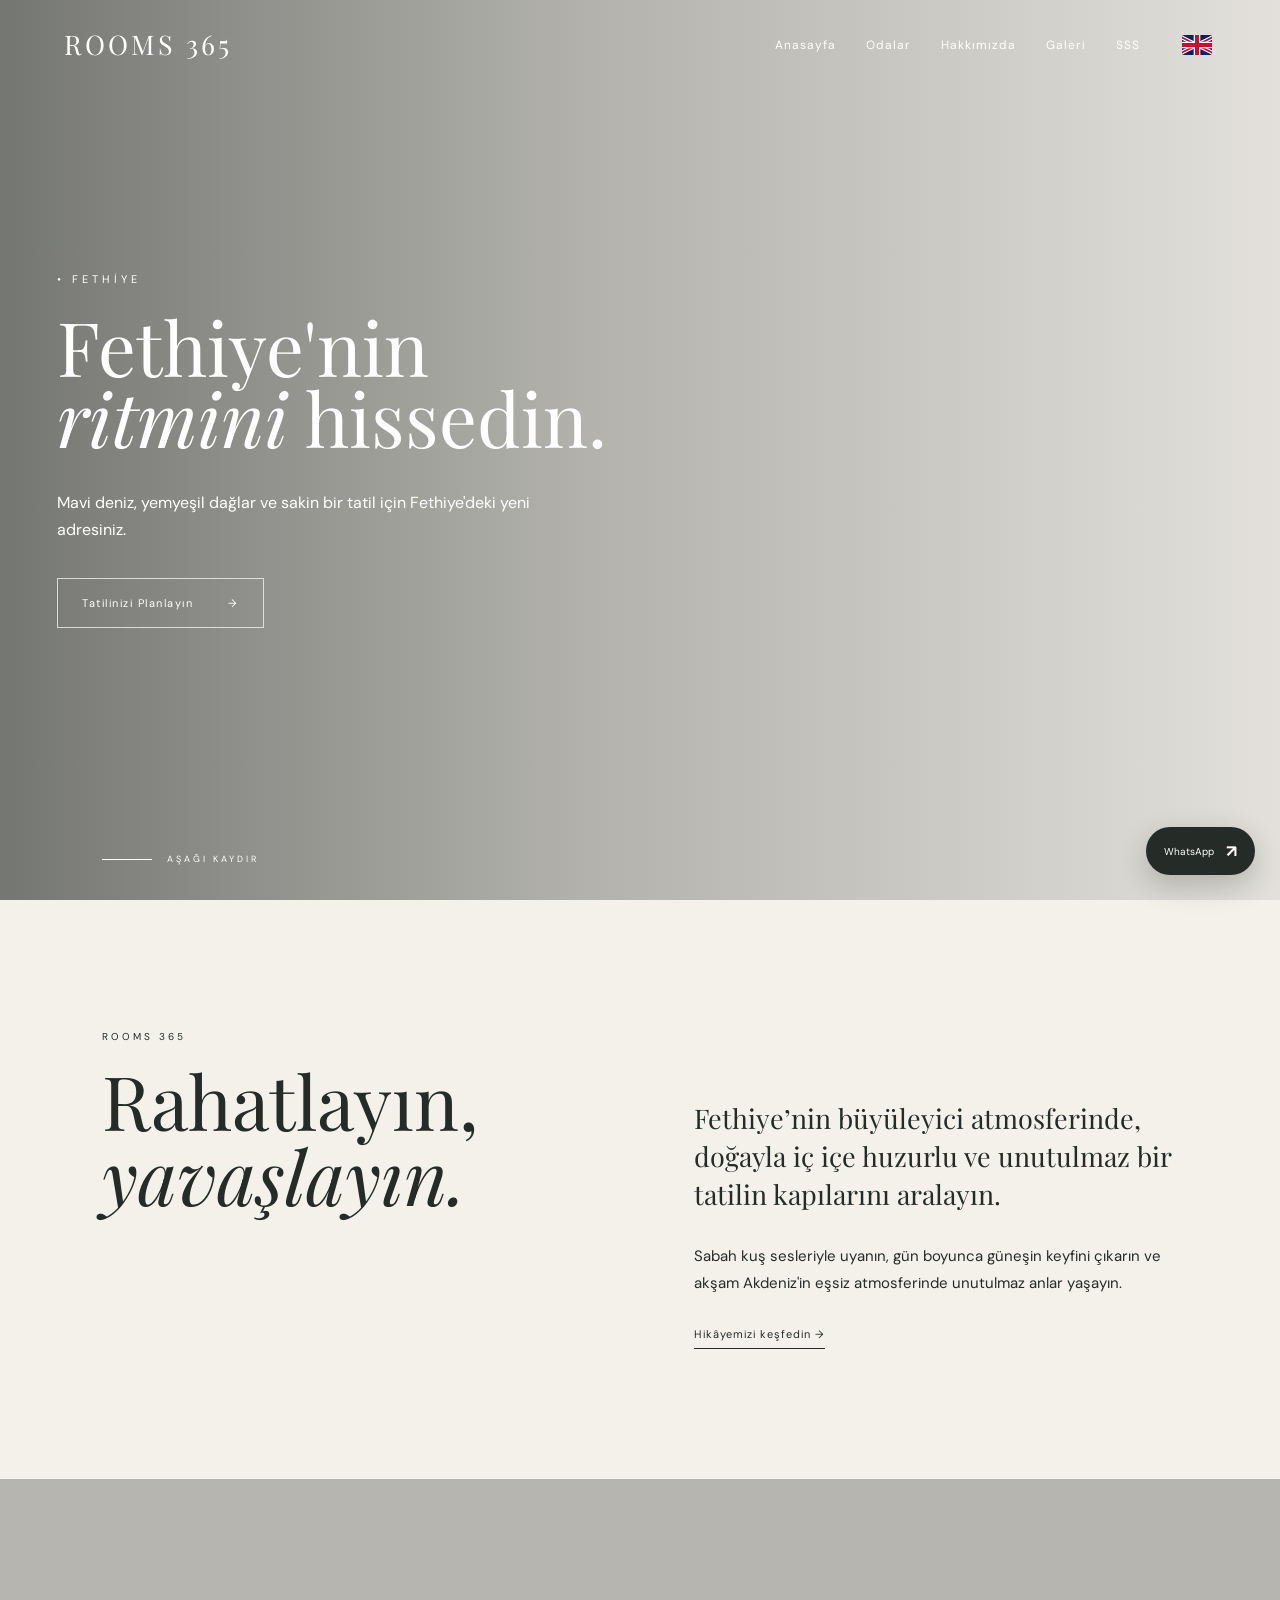
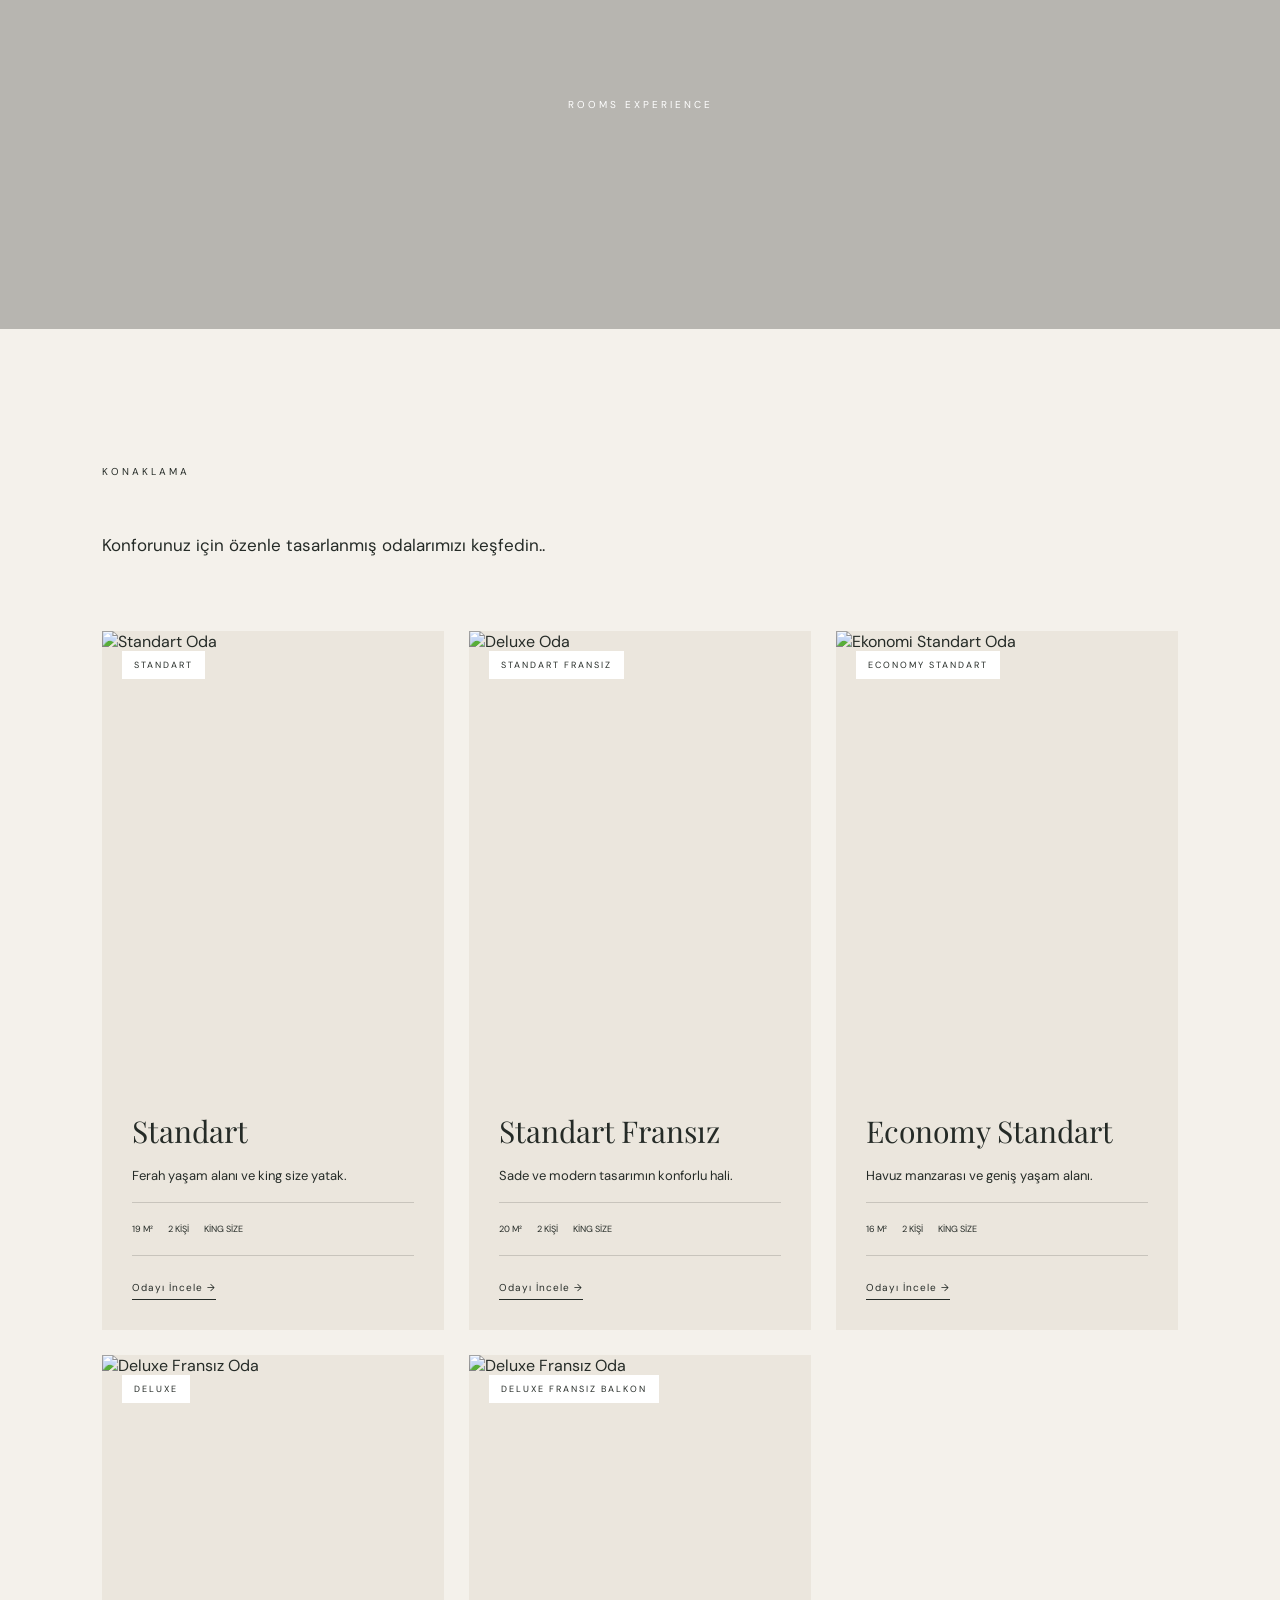
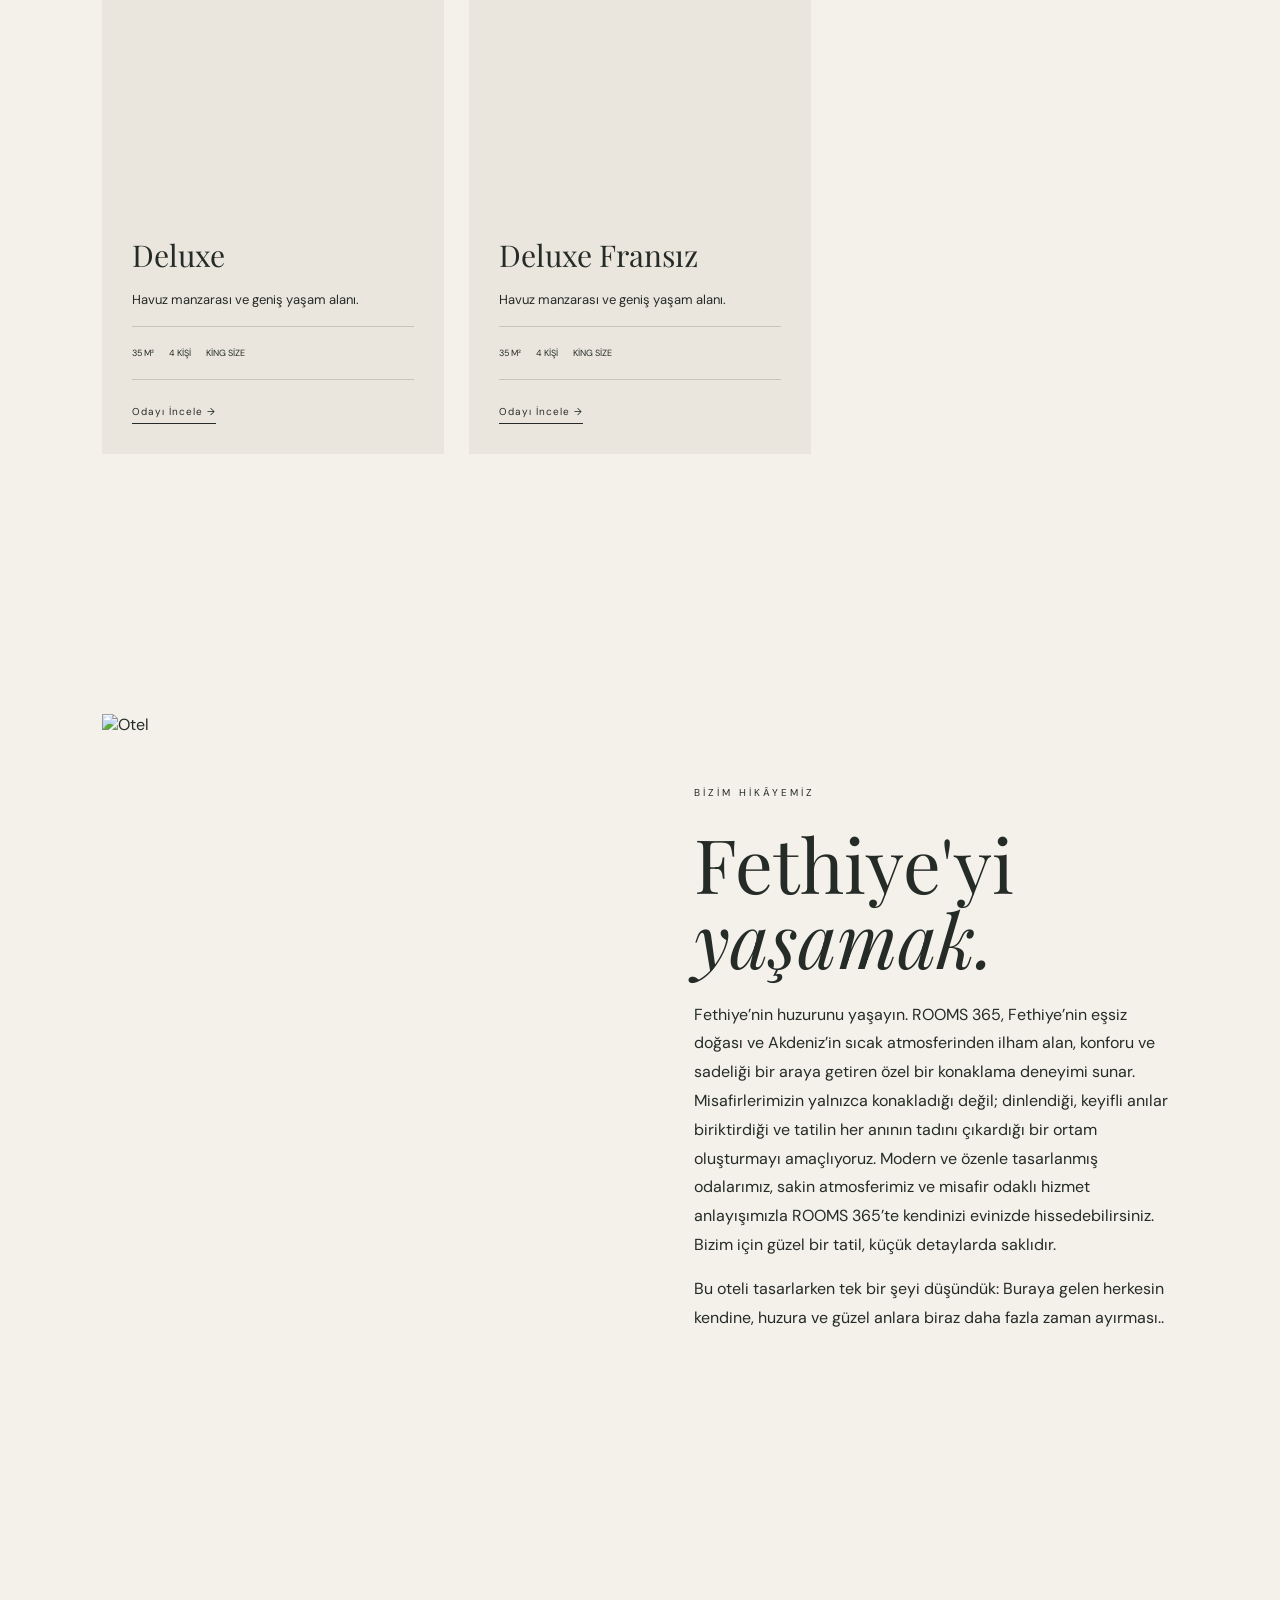
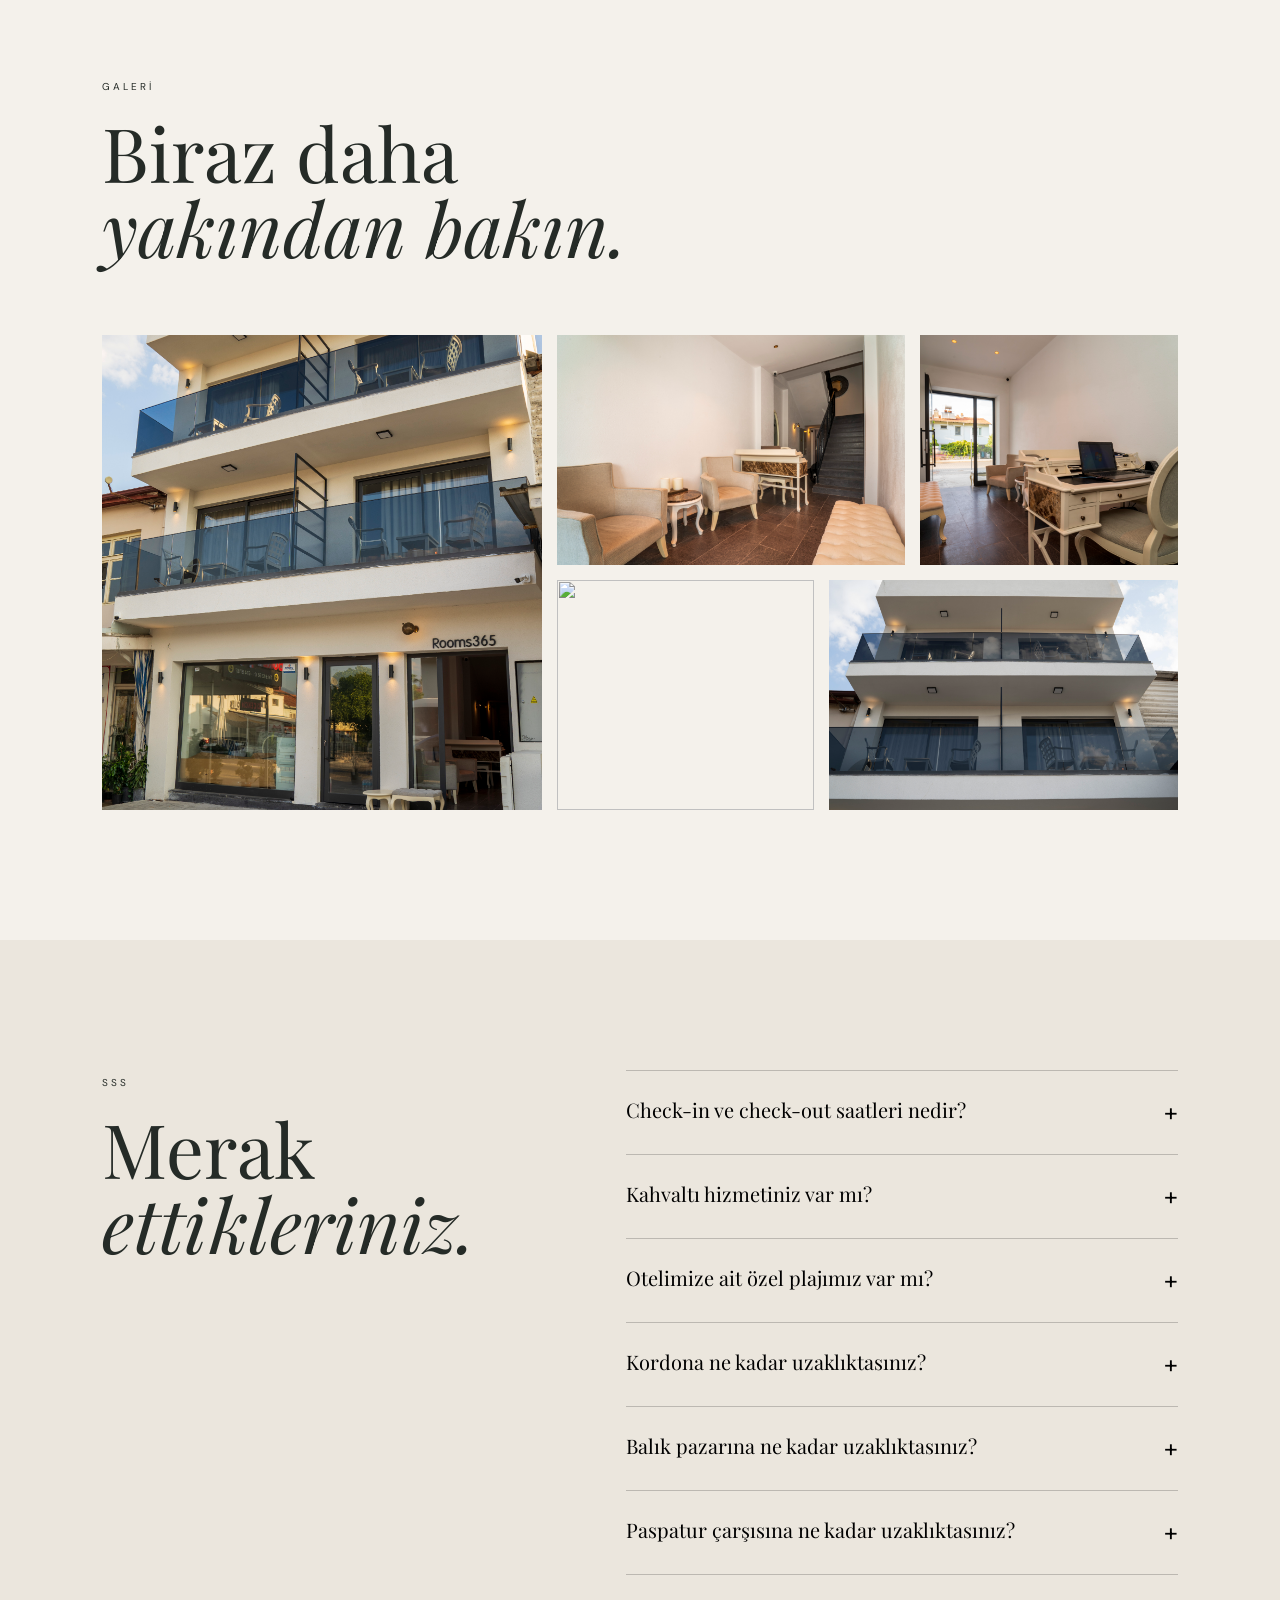
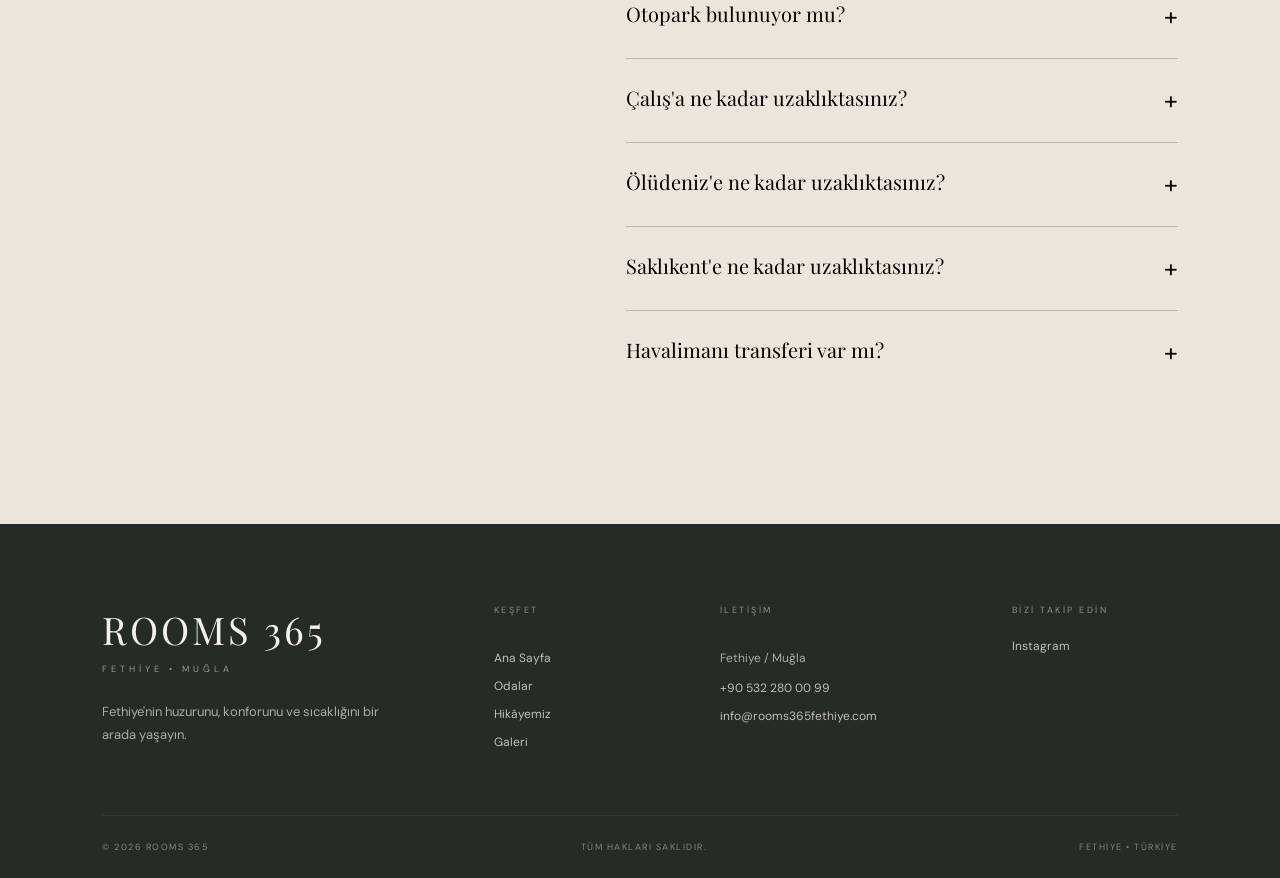
==== commit 1a7f200e: "sss update" ====
--- a/index.html
+++ b/index.html
@@ -747,6 +747,27 @@
           </div>
 
           <div class="faq-list">
+            <div class="faq-item">
+
+                  <button class="faq-question">
+
+                      Kahvaltı hizmetiniz var mı?
+
+                      <span>+</span>
+
+                  </button>
+
+                  <div class="faq-answer">
+
+                      <p>
+
+                          Yalnızca konaklama hizmetimiz bulunmaktadır kahvaltı hizmetimiz bulunmamaktadır.
+
+                      </p>
+
+                  </div>
+
+              </div>
 
               <div class="faq-item">
 
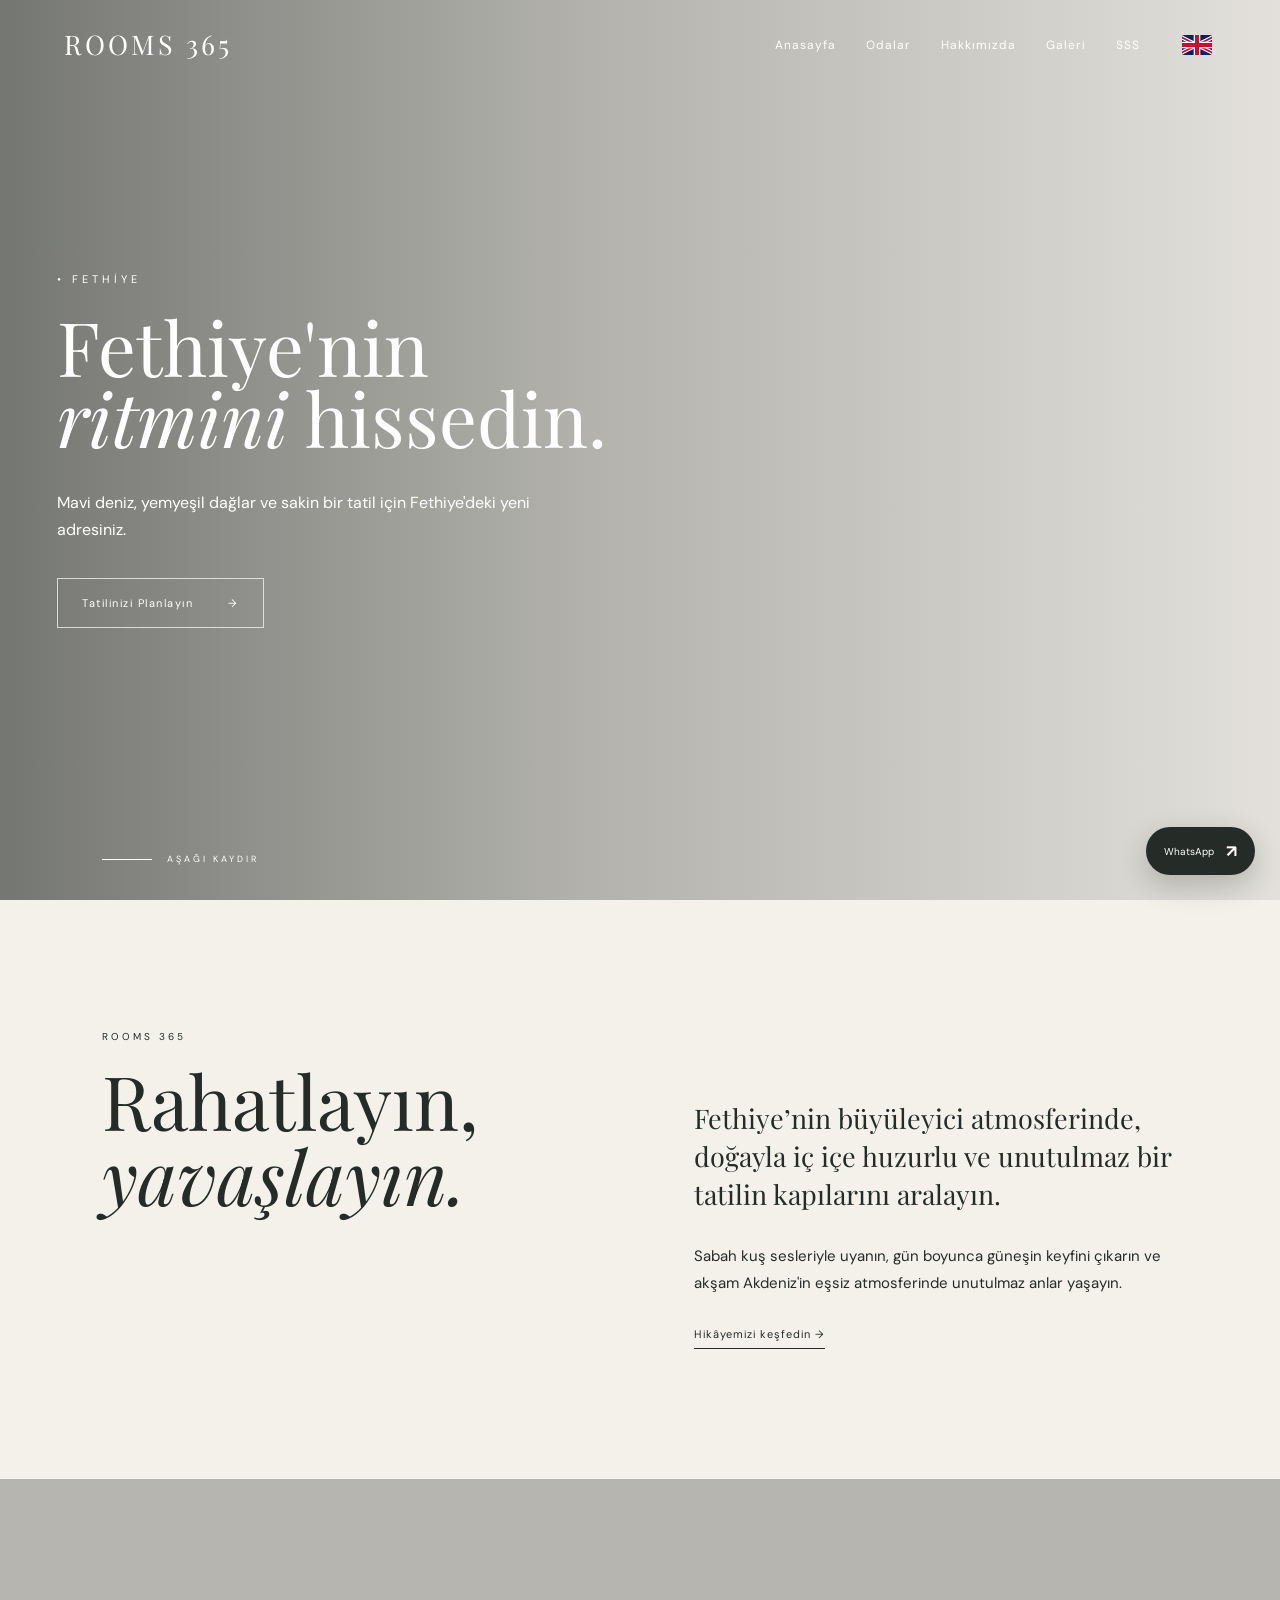
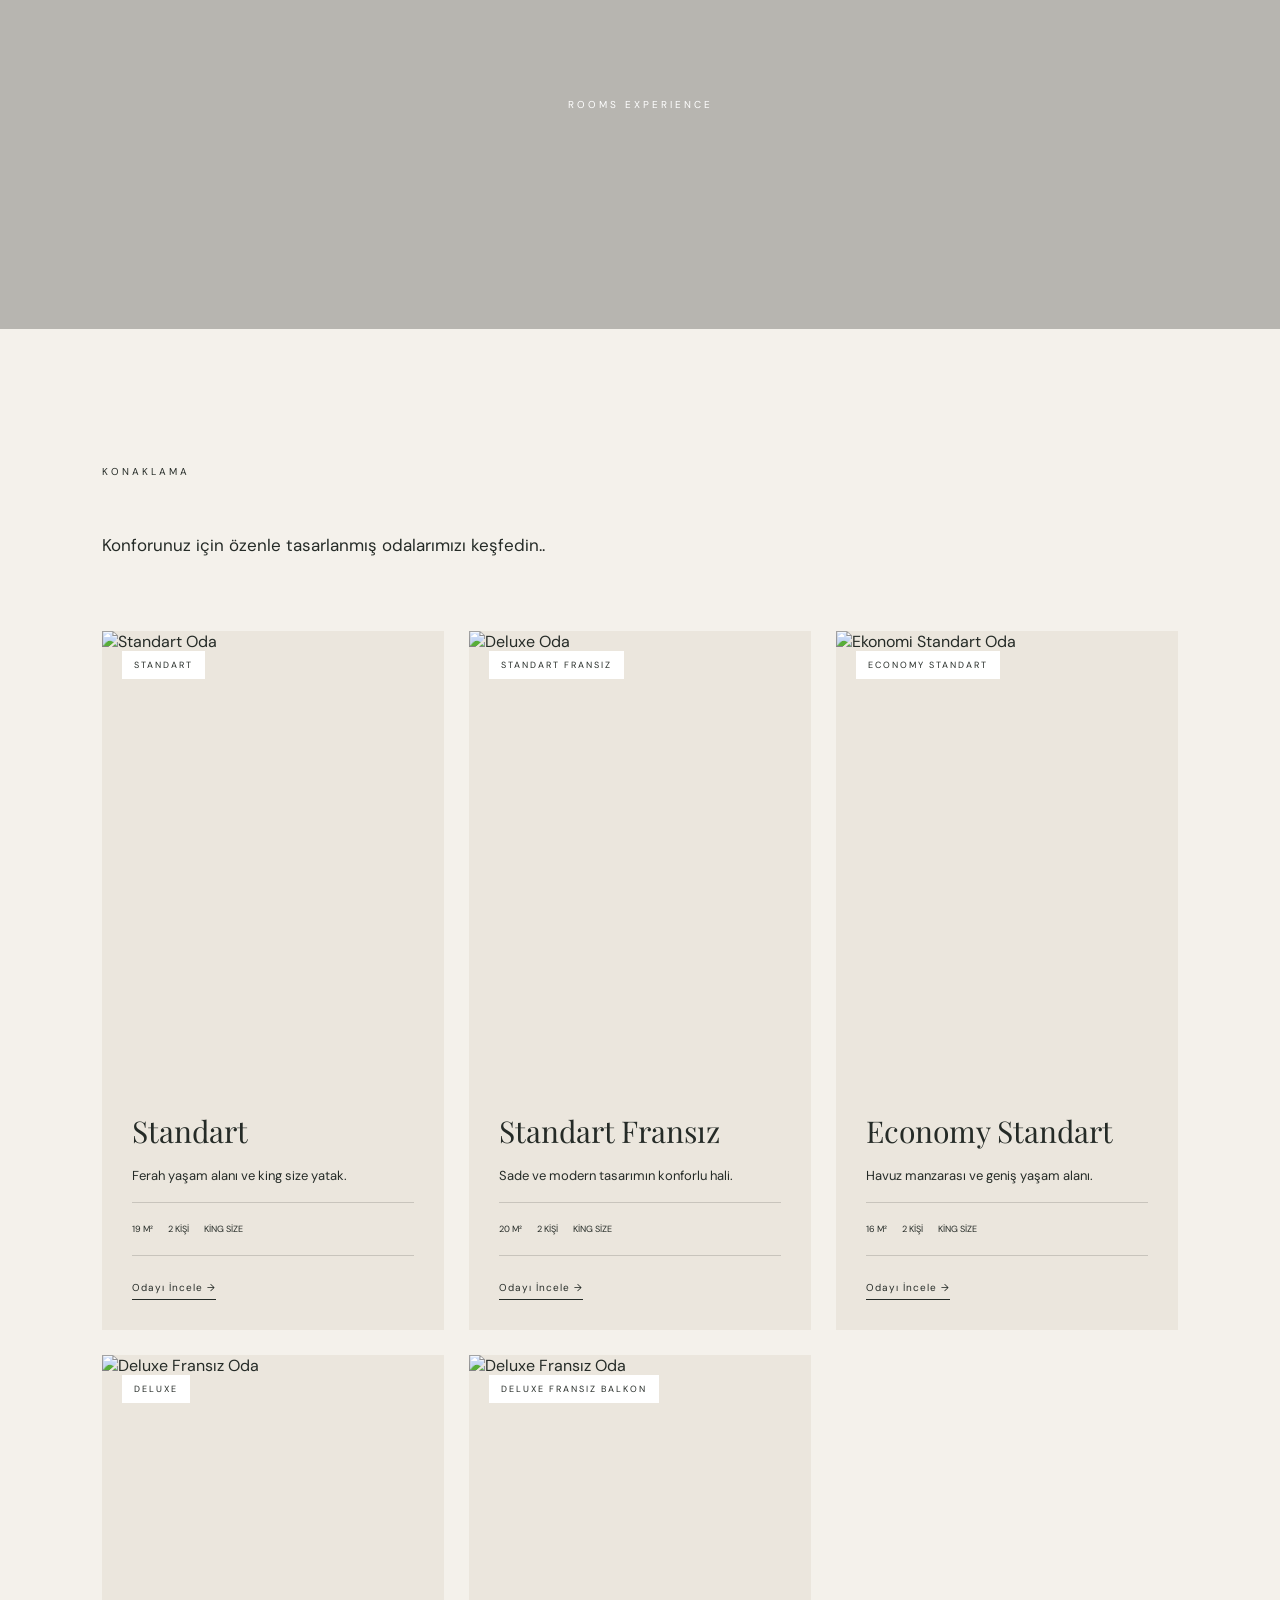
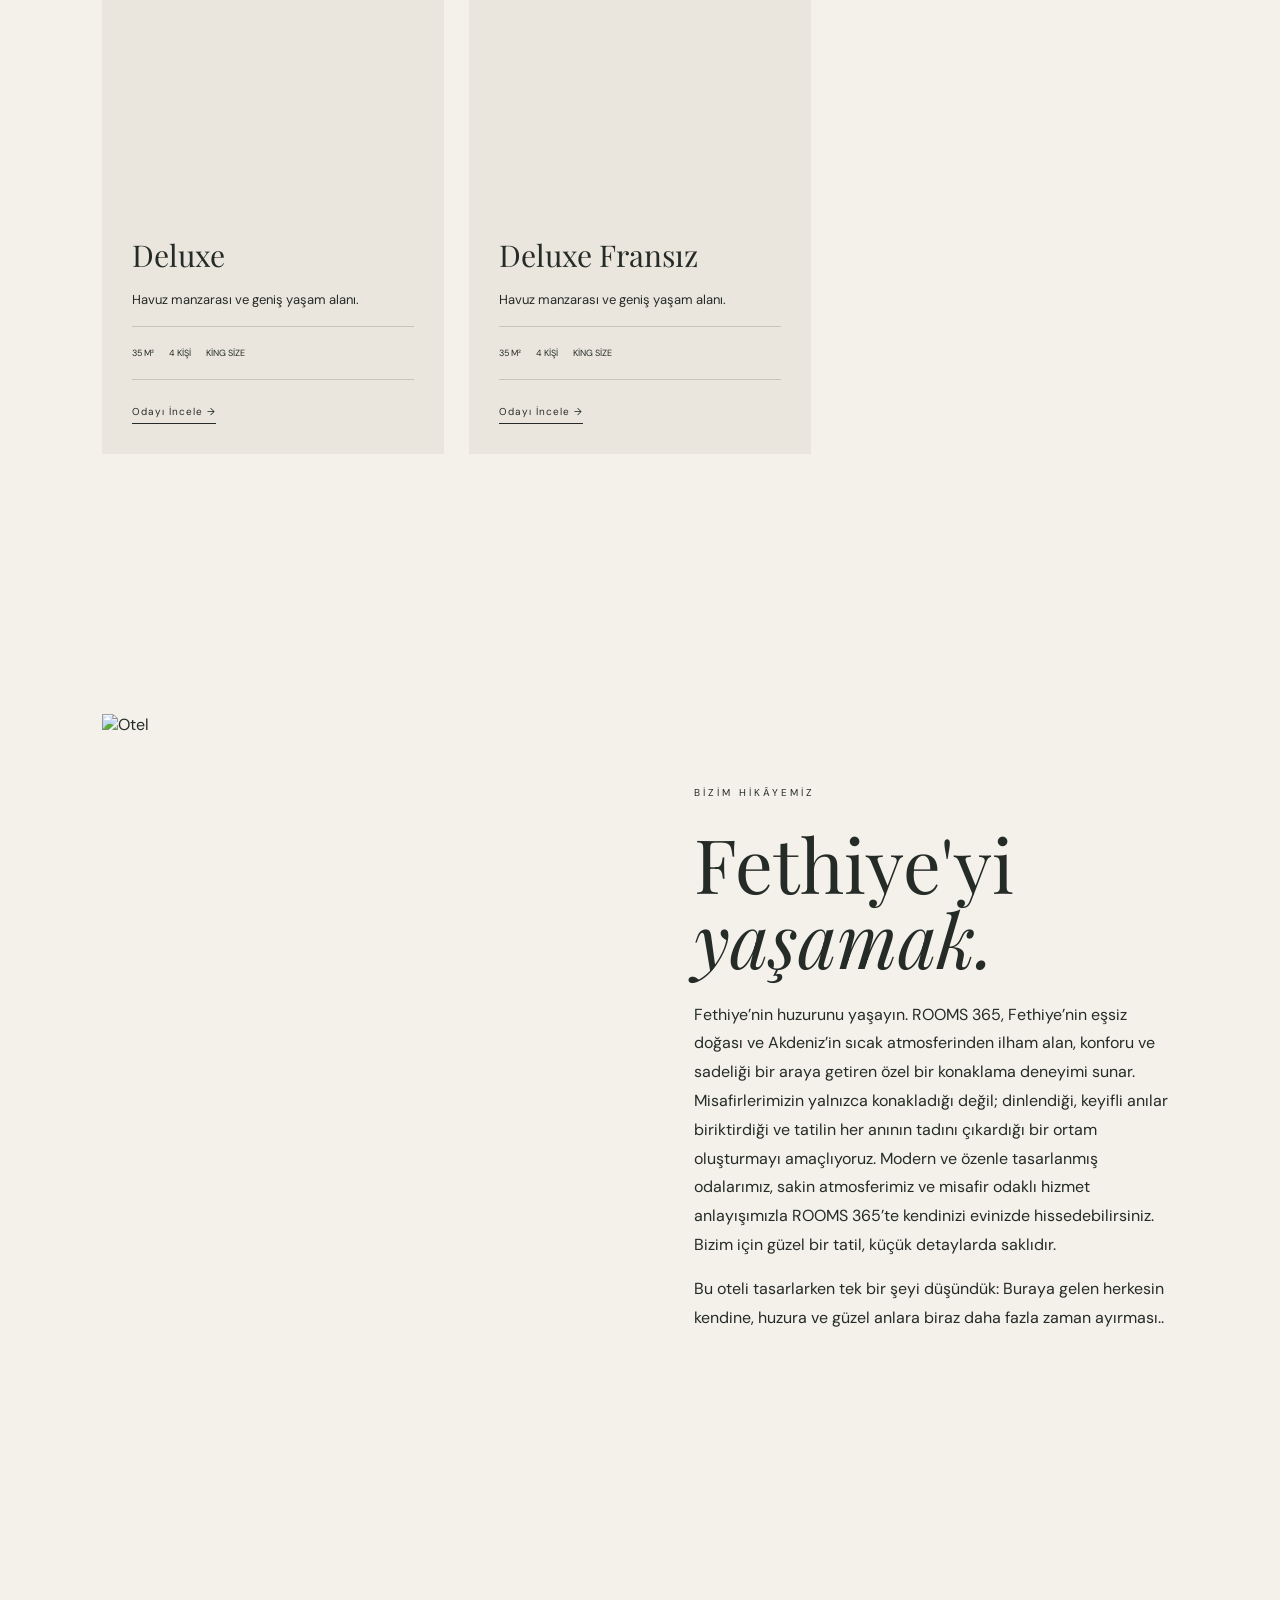
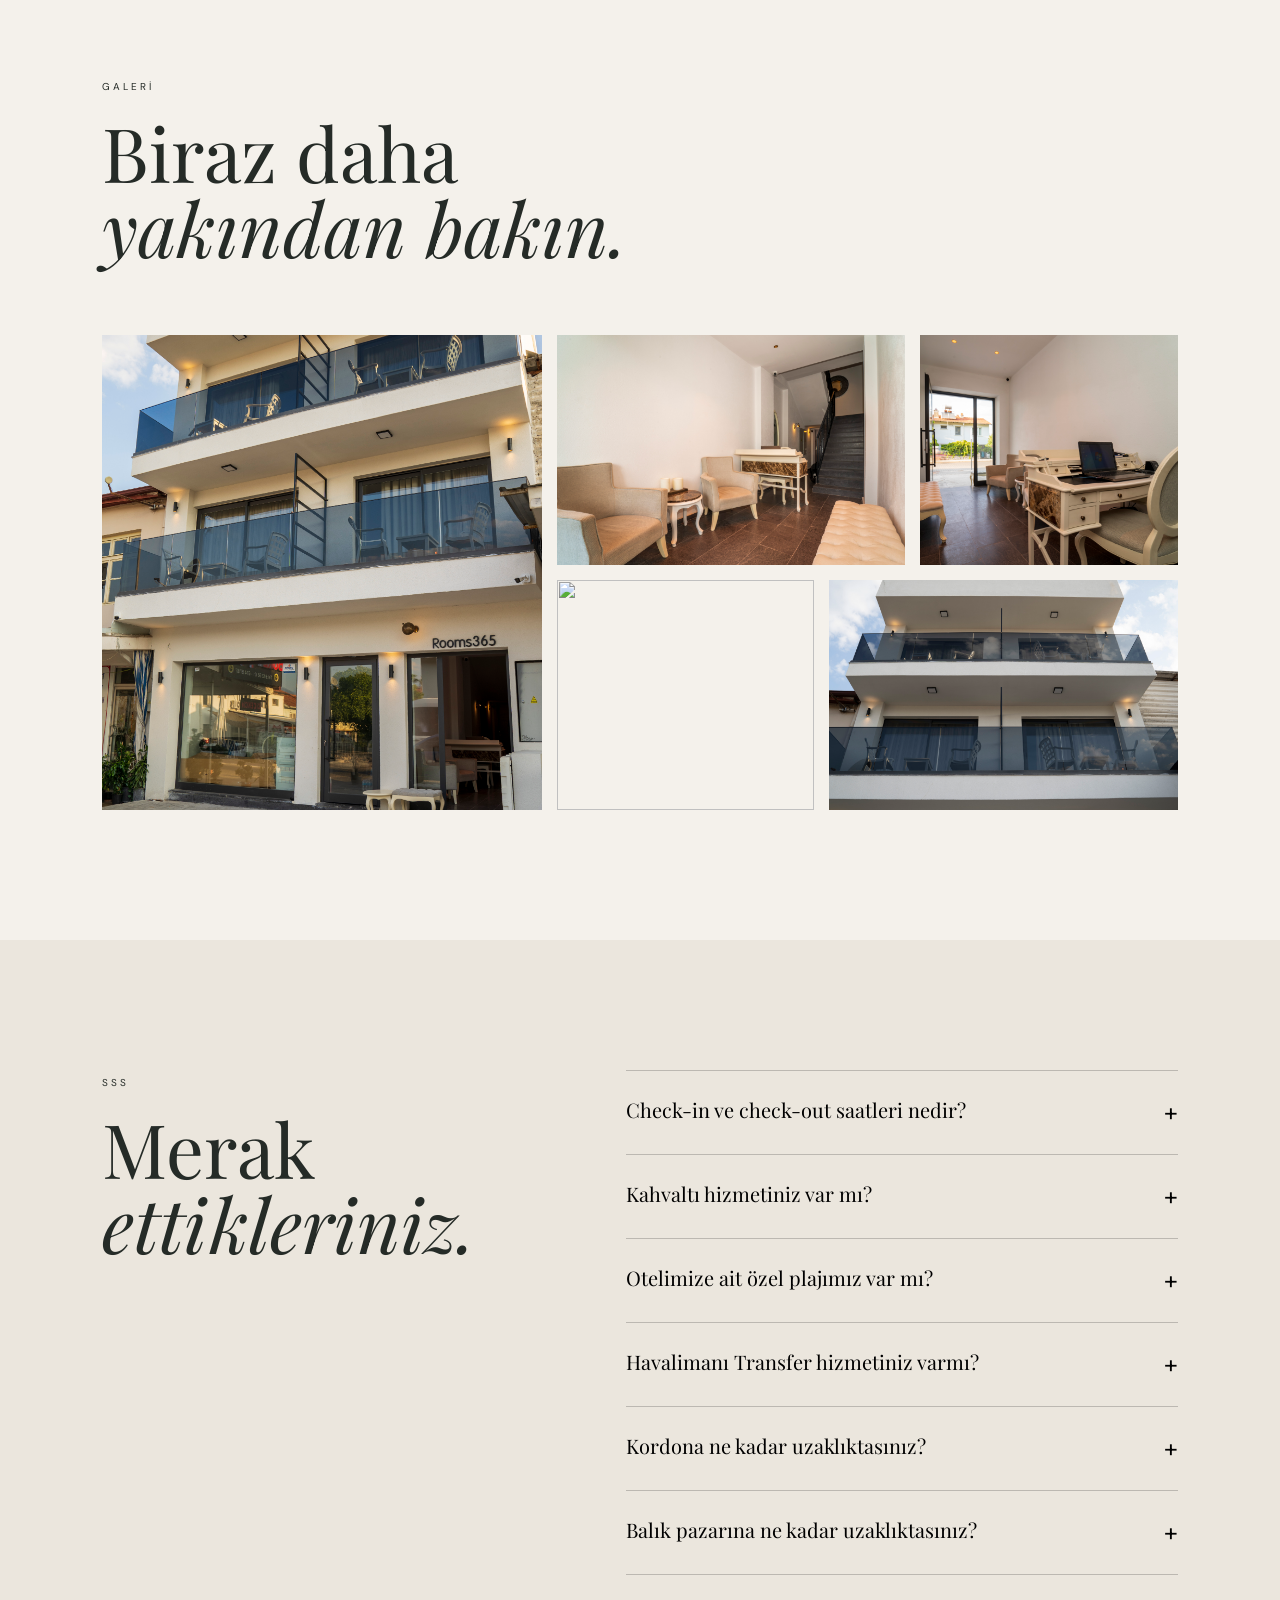
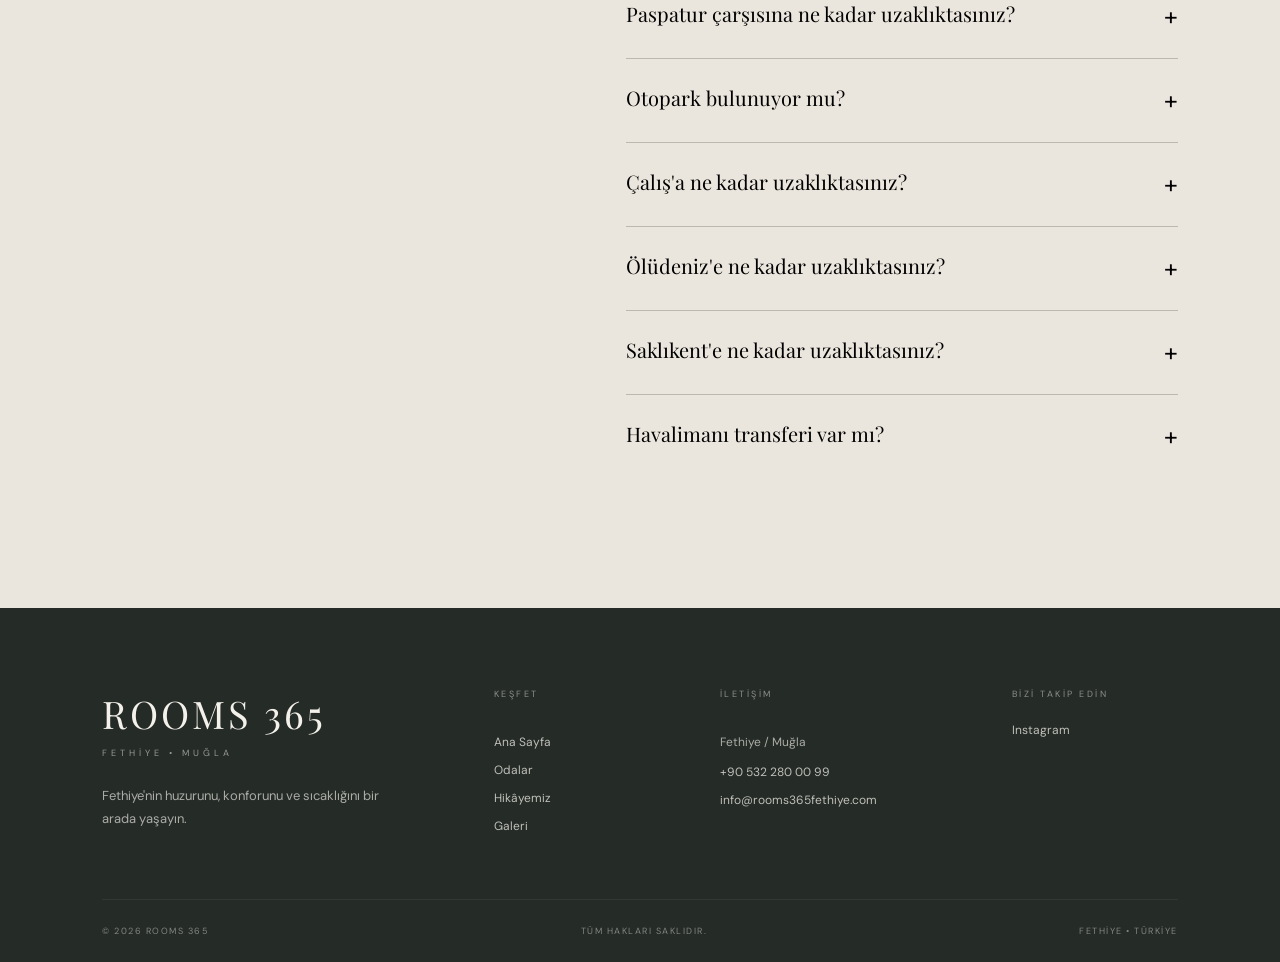
==== commit 1b02f420: "sss update 2" ====
--- a/index.html
+++ b/index.html
@@ -790,11 +790,32 @@
                   </div>
 
               </div>
-
               <div class="faq-item">
 
                   <button class="faq-question">
 
+                      Havalimanı Transfer hizmetiniz varmı?
+
+                      <span>+</span>
+
+                  </button>
+
+                  <div class="faq-answer">
+
+                      <p>
+
+                          Transfer hizmetiniz bulunmamaktadır.
+
+                      </p>
+
+                  </div>
+
+              </div>
+
+              <div class="faq-item">
+
+                  <button class="faq-question">
+
                       Kordona ne kadar uzaklıktasınız?
 
                       <span>+</span>
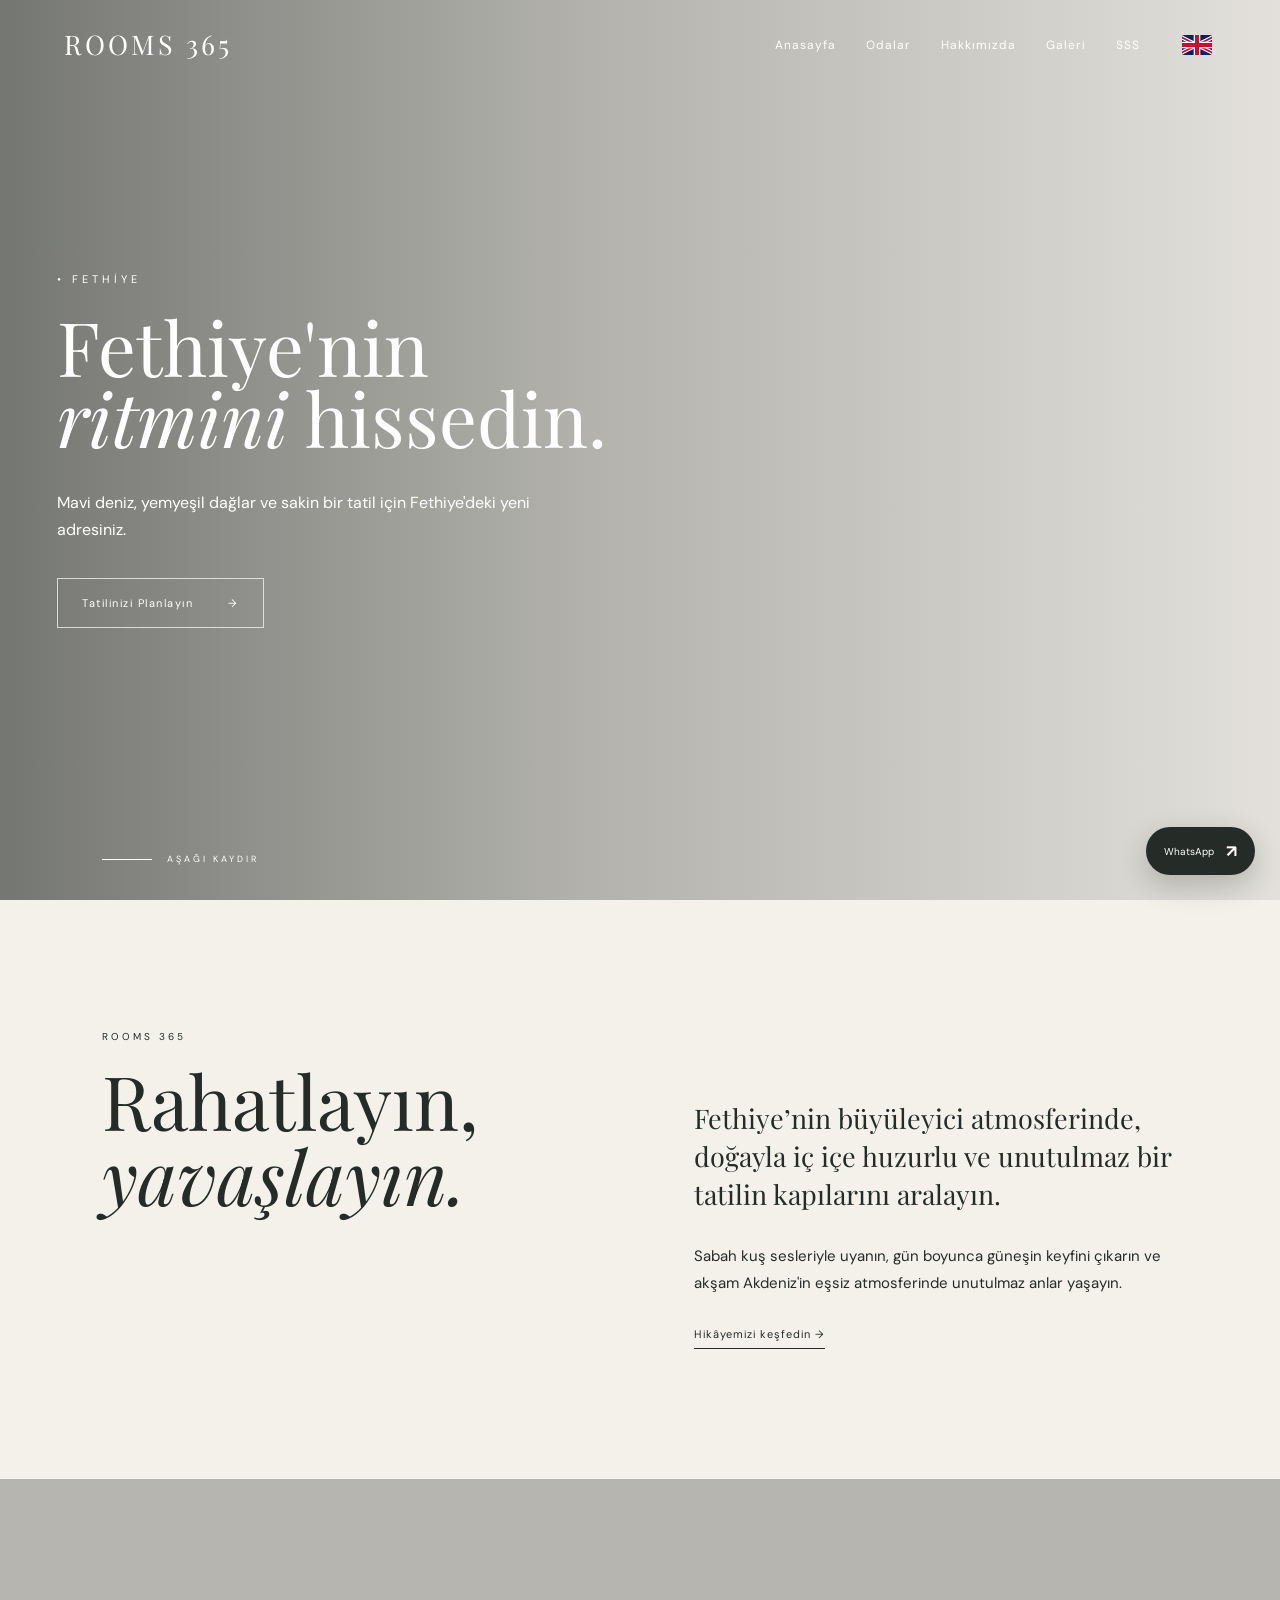
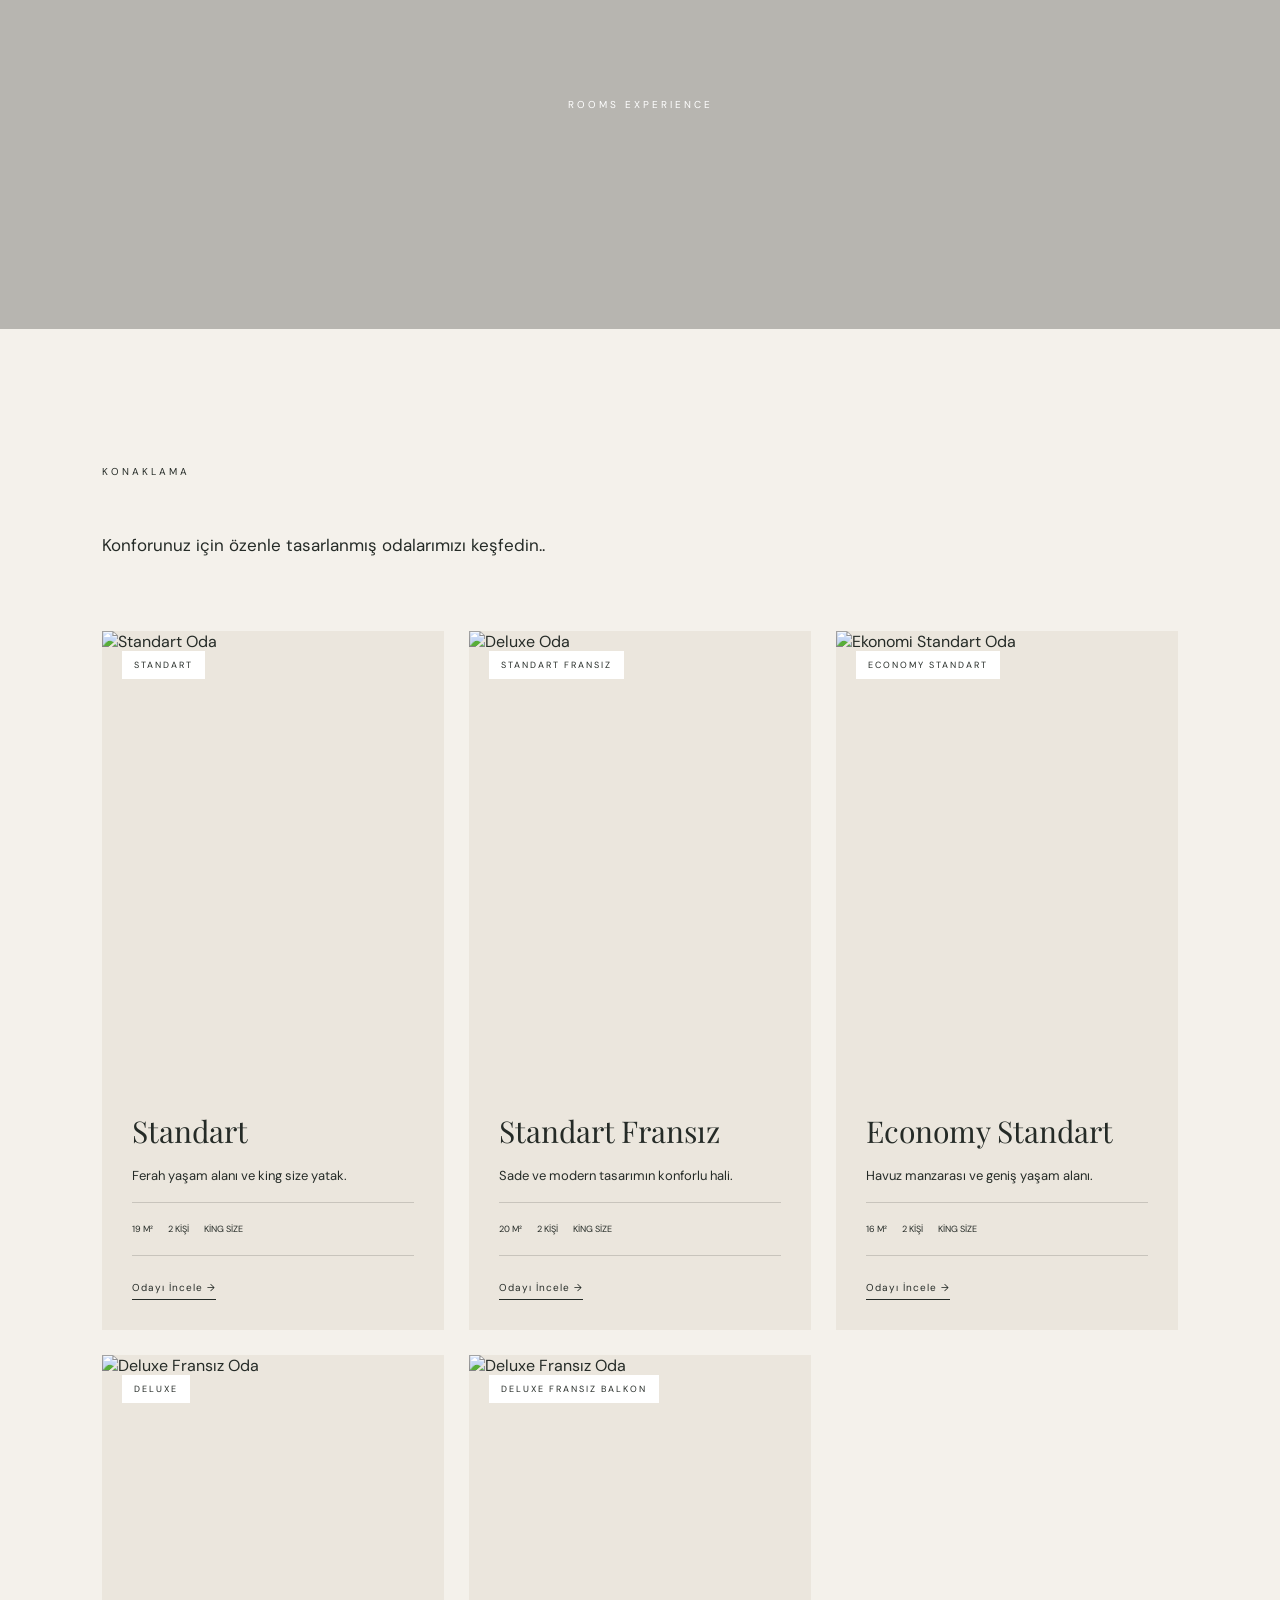
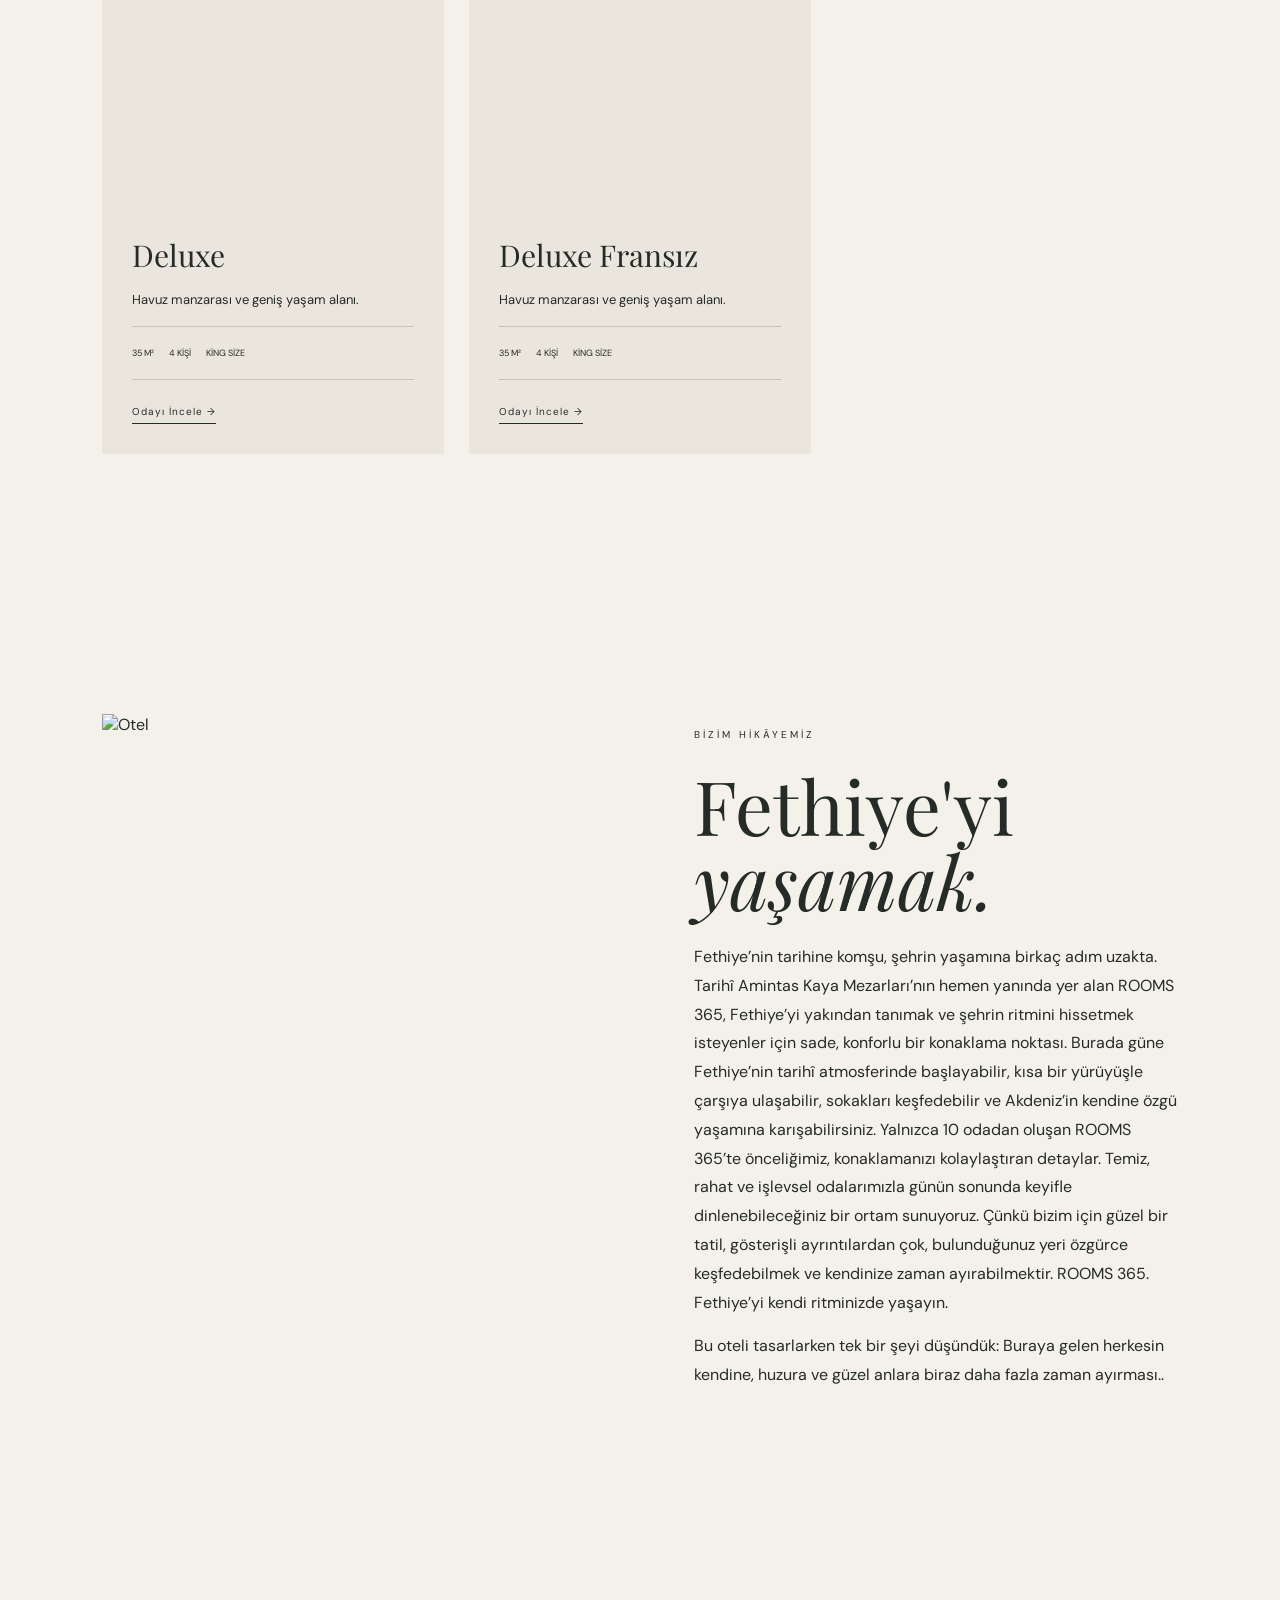
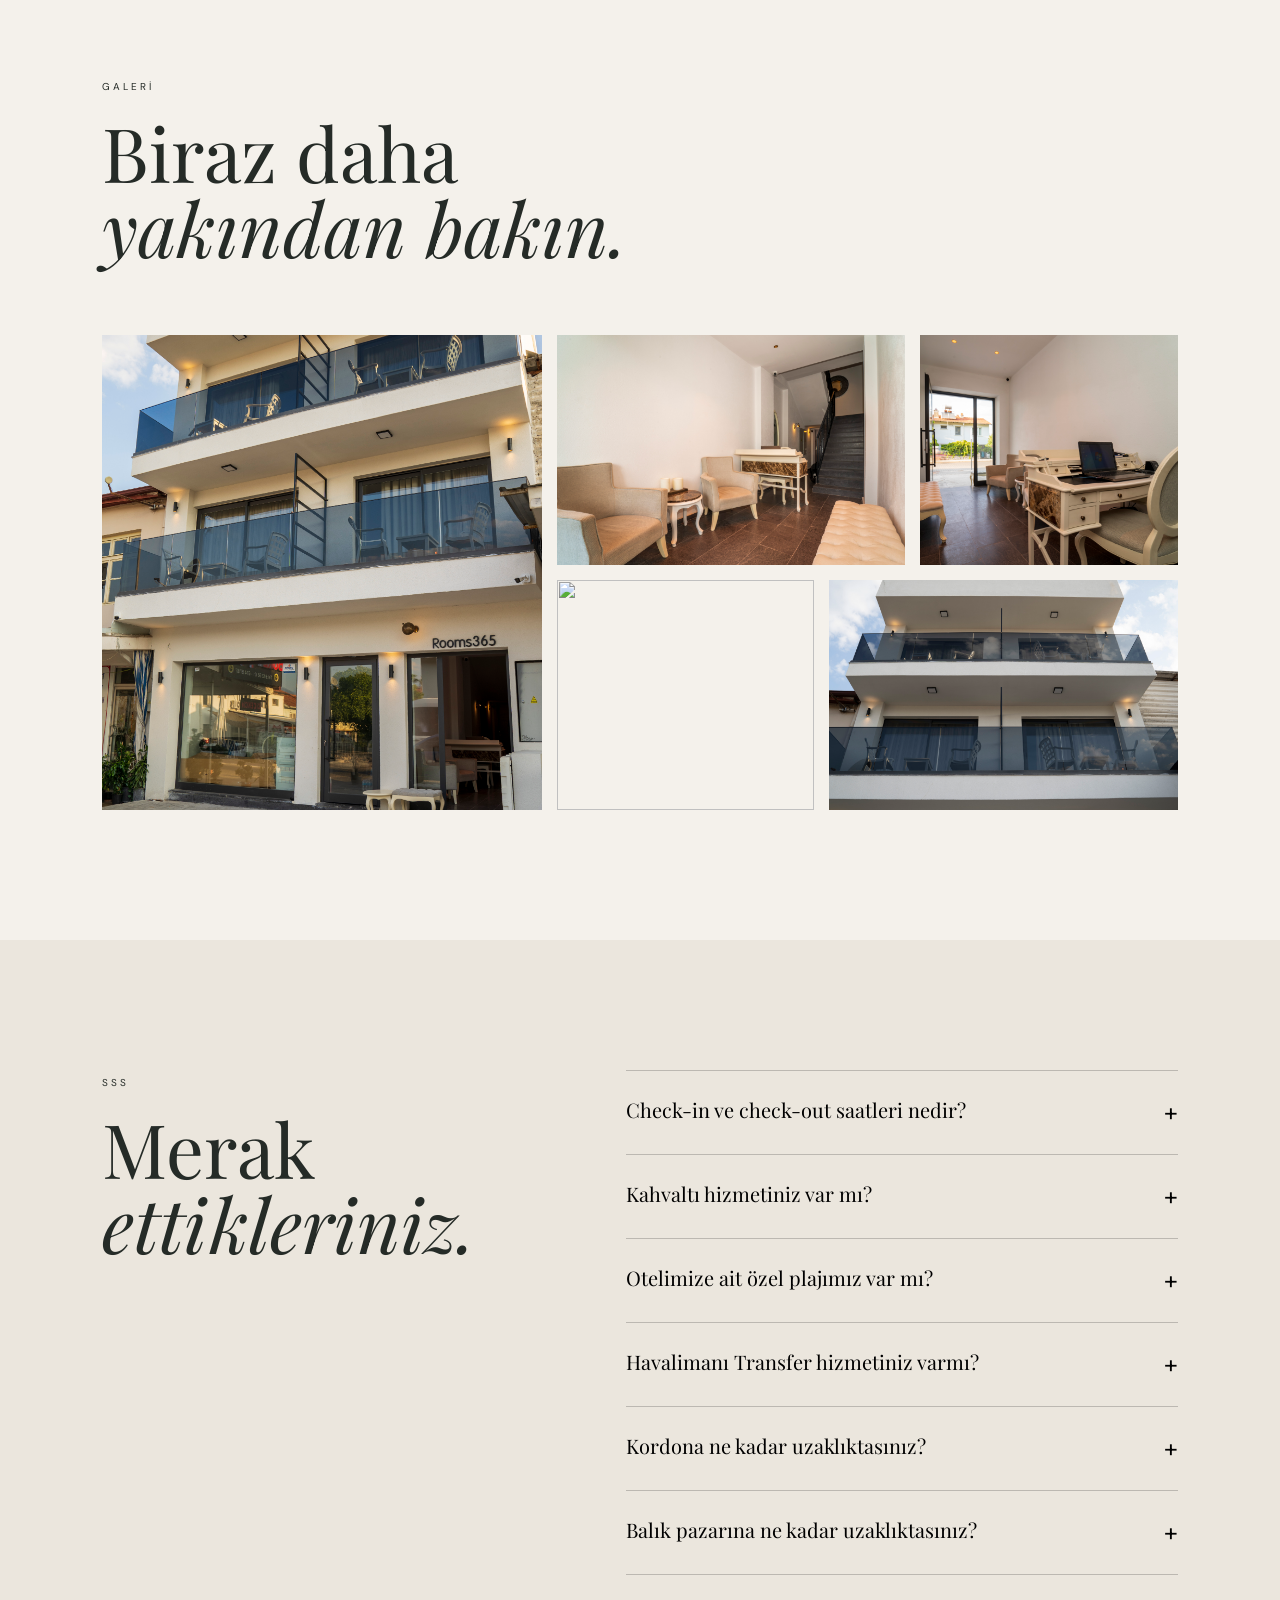
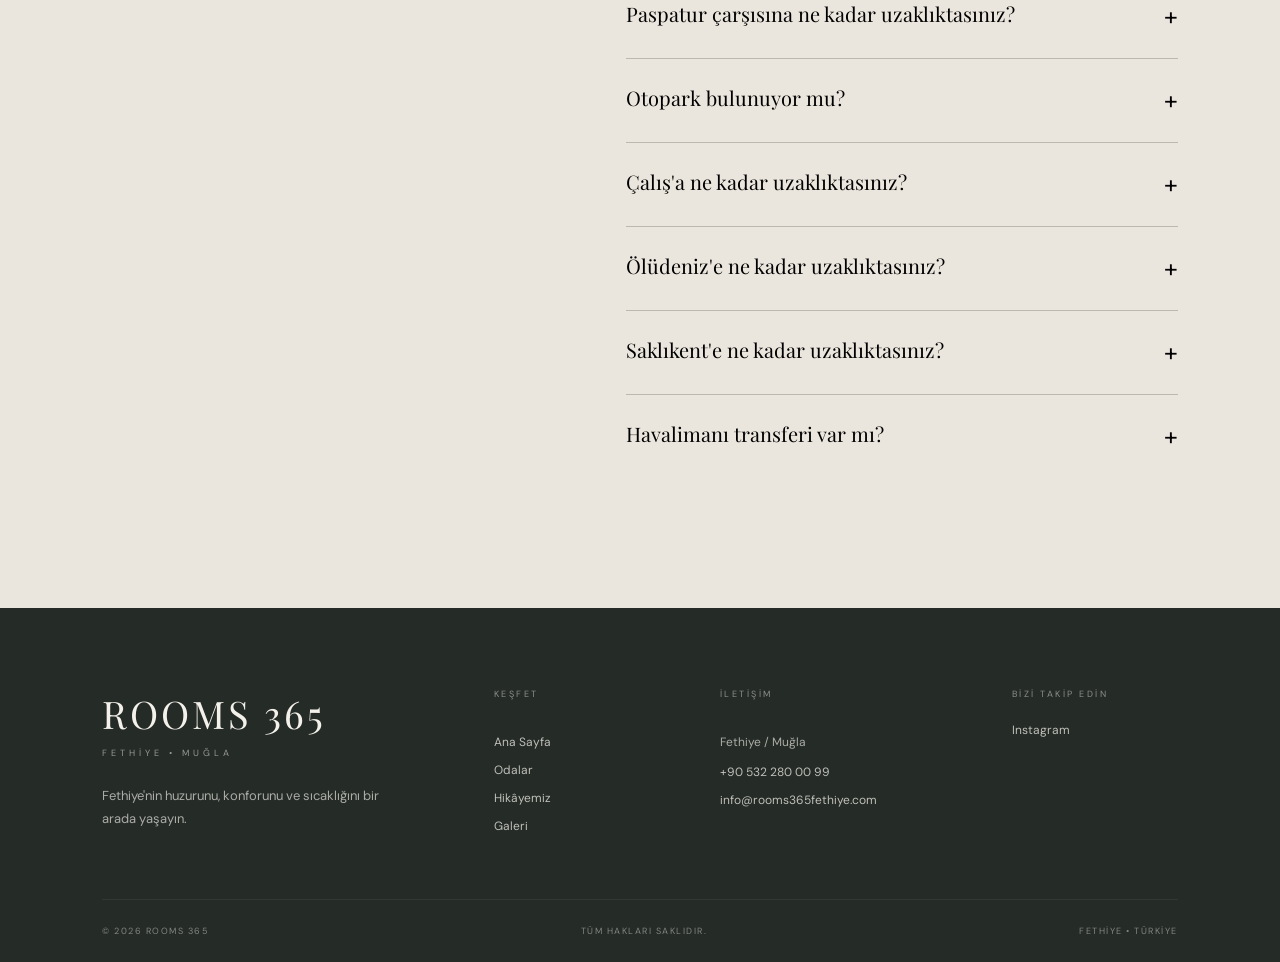
==== commit 9c59cbfc: "update our story" ====
--- a/index.html
+++ b/index.html
@@ -640,16 +640,17 @@
 
           <p>
 
-              Fethiye’nin huzurunu yaşayın.
-
-ROOMS 365, Fethiye’nin eşsiz doğası ve Akdeniz’in sıcak atmosferinden ilham alan, konforu ve sadeliği bir araya getiren özel bir konaklama deneyimi sunar.
-
-Misafirlerimizin yalnızca konakladığı değil; dinlendiği, keyifli anılar biriktirdiği ve tatilin her anının tadını çıkardığı bir ortam oluşturmayı amaçlıyoruz.
-
-Modern ve özenle tasarlanmış odalarımız, sakin atmosferimiz ve misafir odaklı hizmet anlayışımızla ROOMS 365’te kendinizi evinizde hissedebilirsiniz.
-
-Bizim için güzel bir tatil, küçük detaylarda saklıdır.
-
+              Fethiye’nin tarihine komşu, şehrin yaşamına birkaç adım uzakta.
+
+Tarihî Amintas Kaya Mezarları’nın hemen yanında yer alan ROOMS 365, Fethiye’yi yakından tanımak ve şehrin ritmini hissetmek isteyenler için sade, konforlu bir konaklama noktası.
+
+Burada güne Fethiye’nin tarihî atmosferinde başlayabilir, kısa bir yürüyüşle çarşıya ulaşabilir, sokakları keşfedebilir ve Akdeniz’in kendine özgü yaşamına karışabilirsiniz.
+
+Yalnızca 10 odadan oluşan ROOMS 365’te önceliğimiz, konaklamanızı kolaylaştıran detaylar. Temiz, rahat ve işlevsel odalarımızla günün sonunda keyifle dinlenebileceğiniz bir ortam sunuyoruz.
+
+Çünkü bizim için güzel bir tatil, gösterişli ayrıntılardan çok, bulunduğunuz yeri özgürce keşfedebilmek ve kendinize zaman ayırabilmektir.
+
+ROOMS 365. Fethiye’yi kendi ritminizde yaşayın.
           </p>
 
           <p>
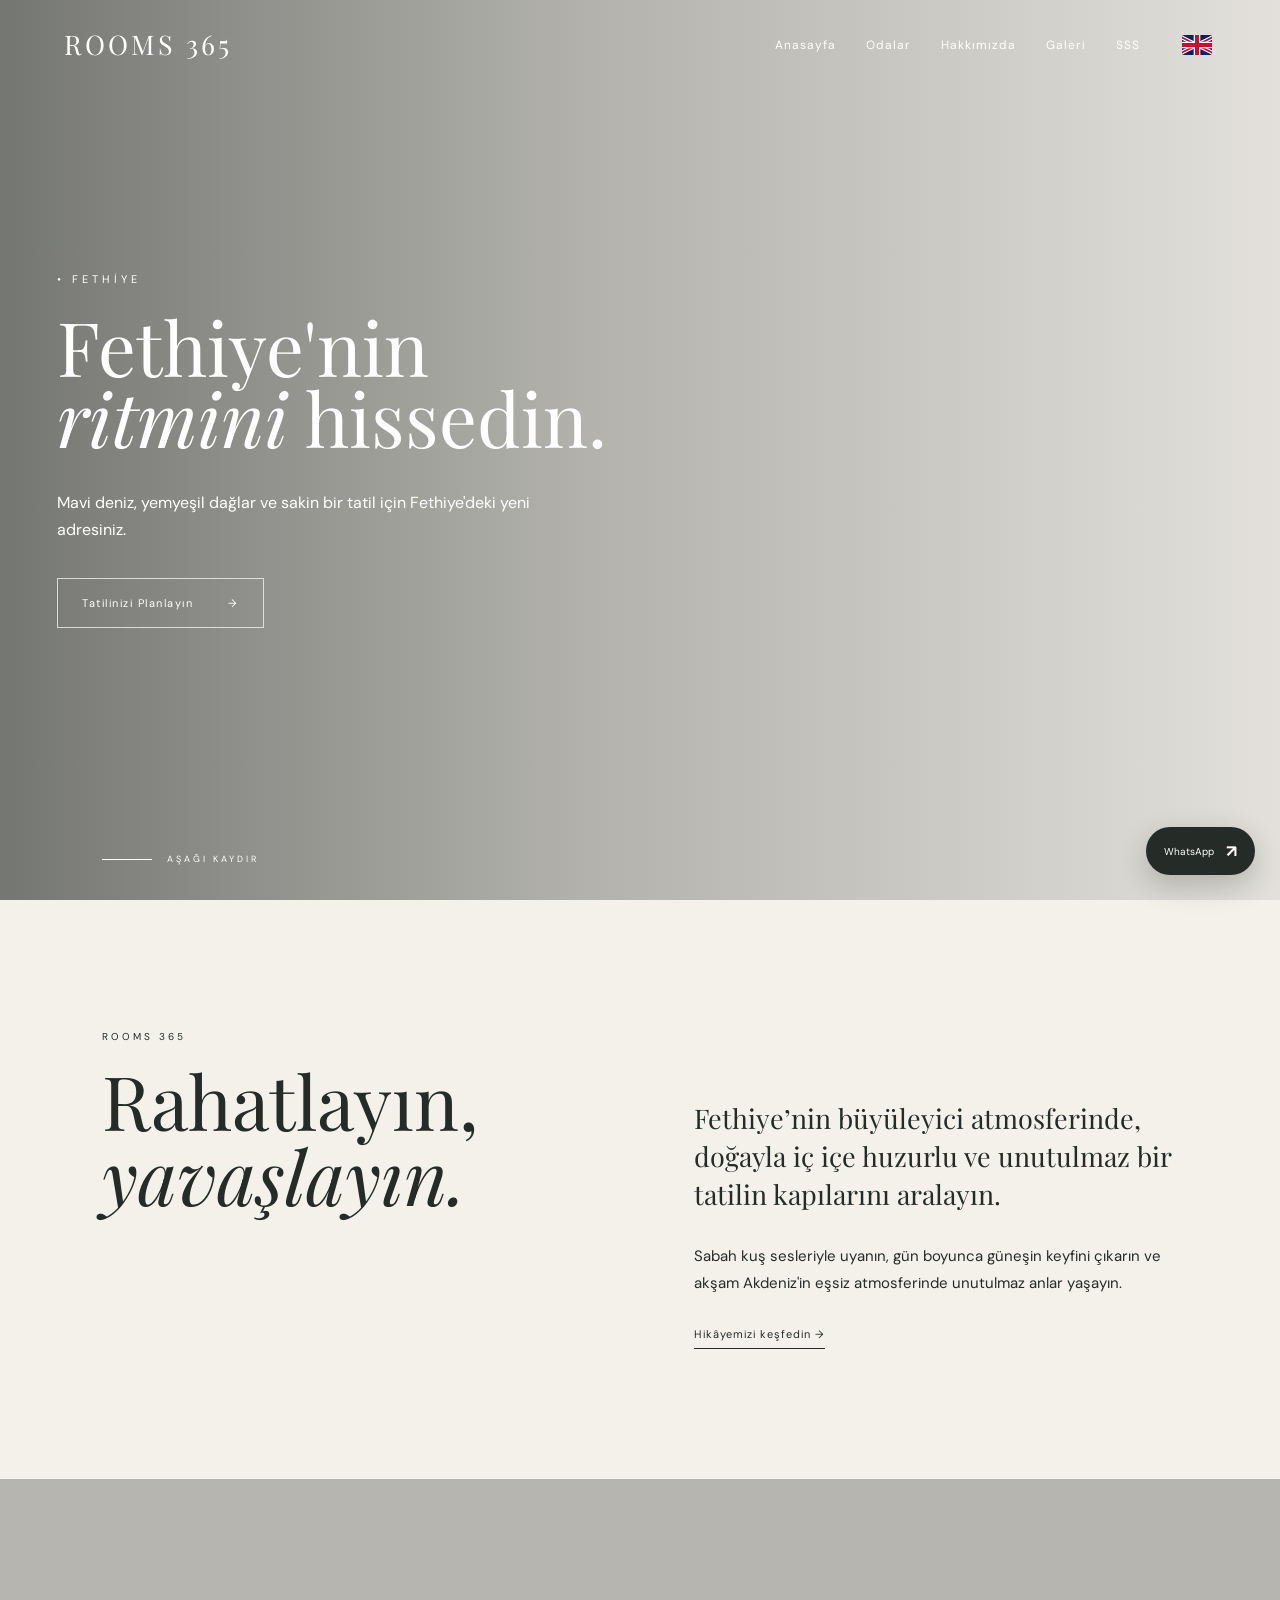
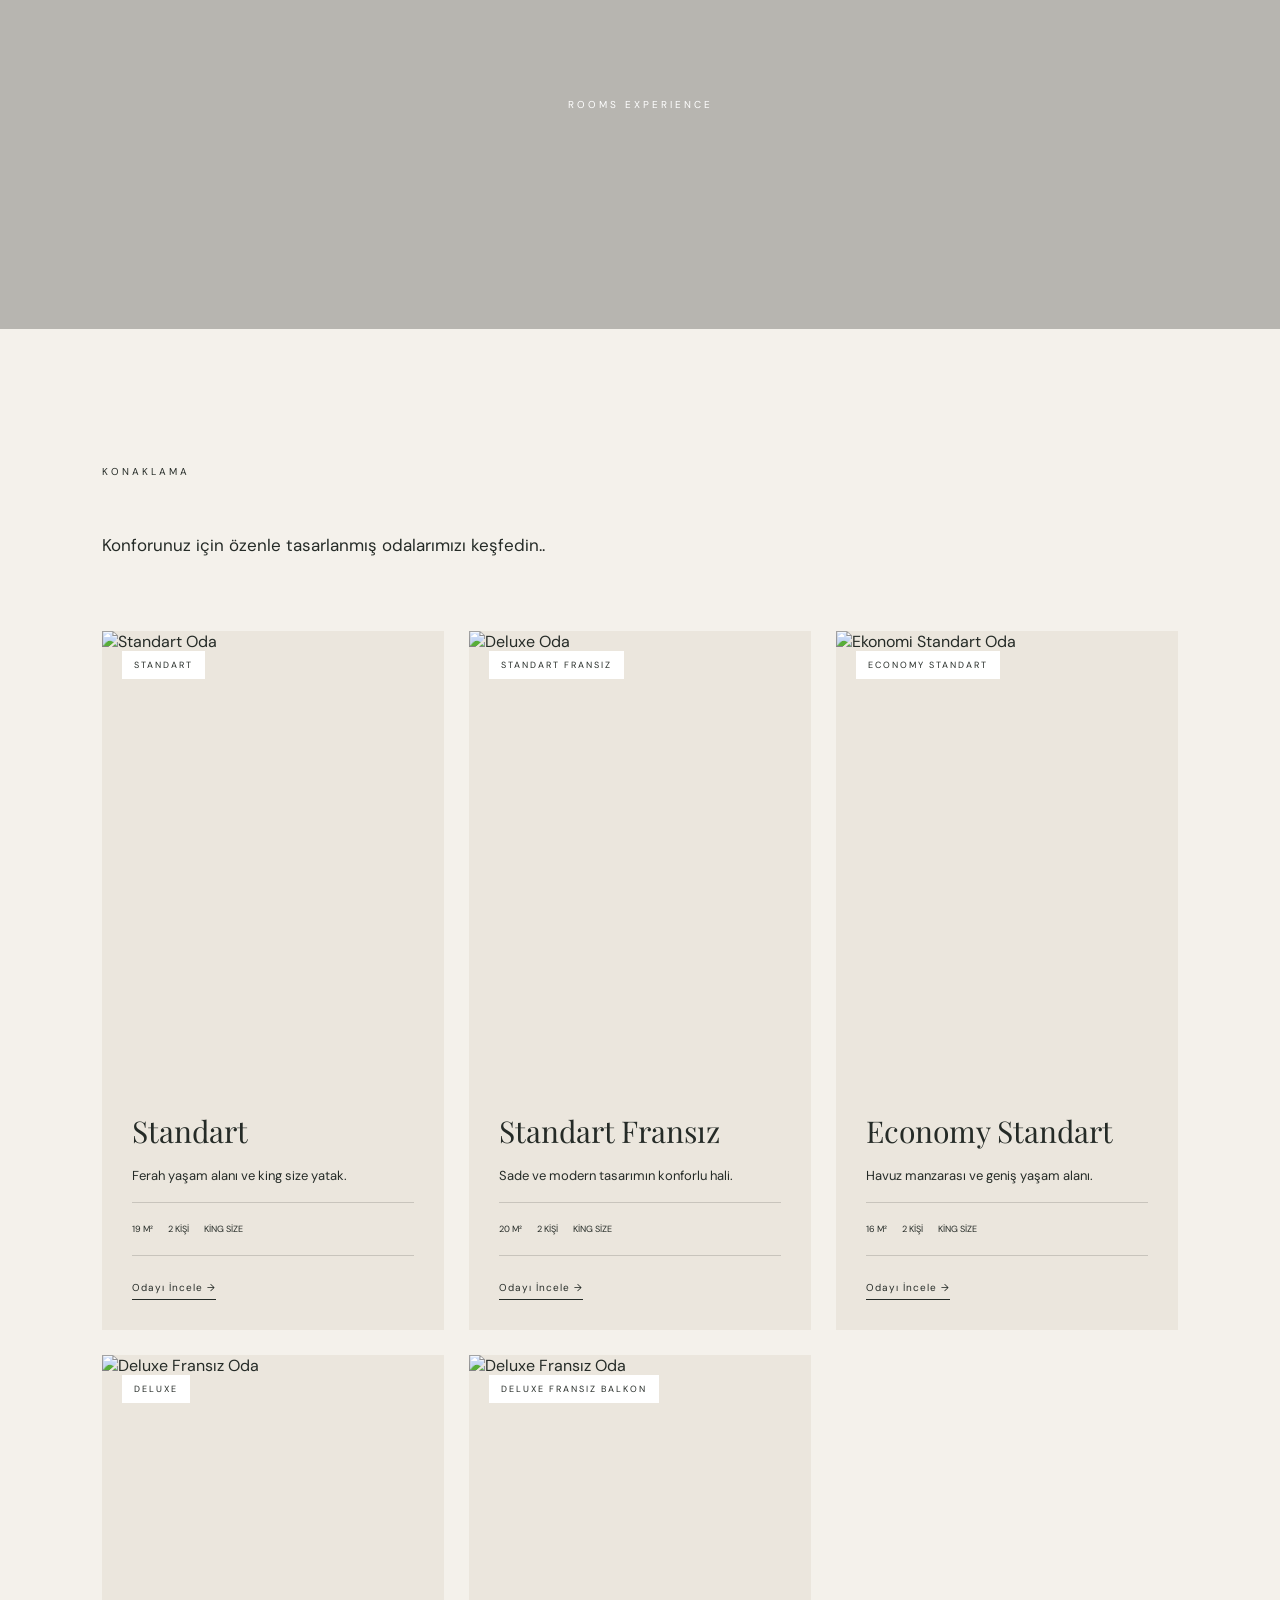
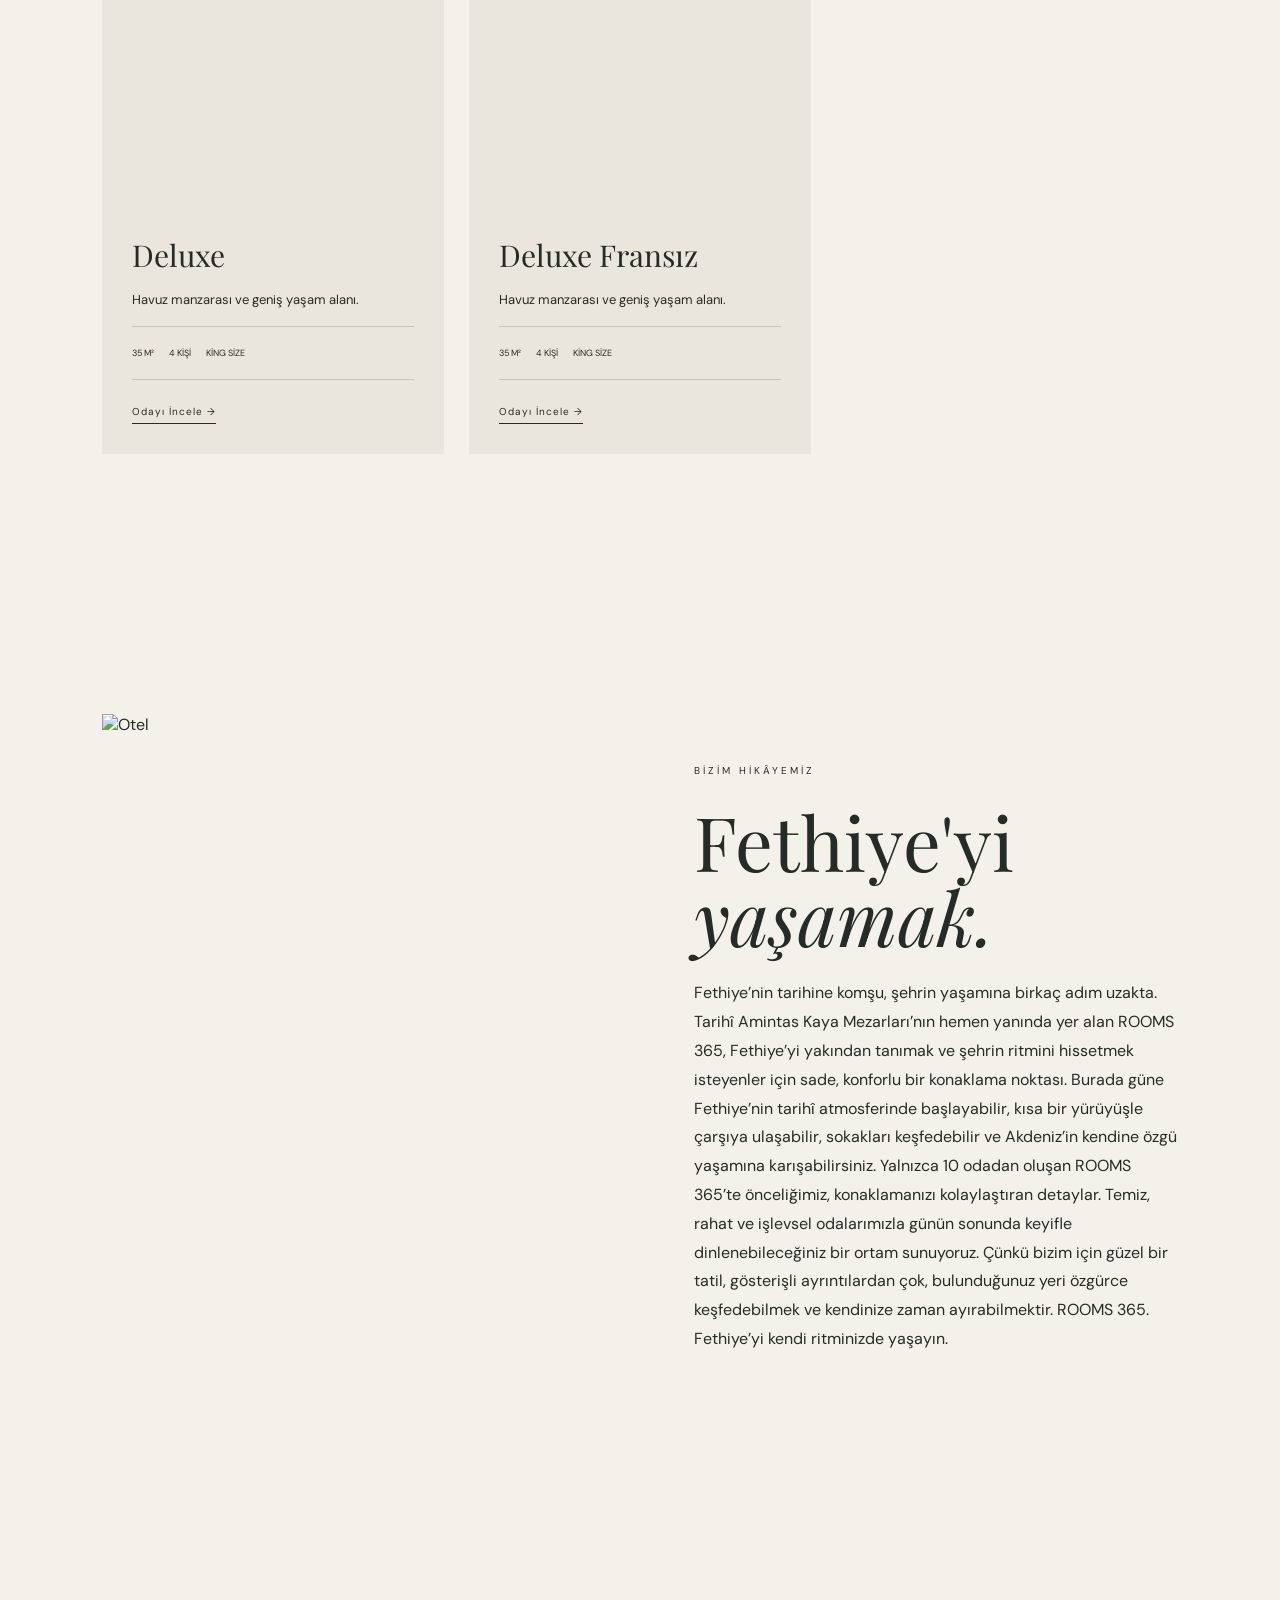
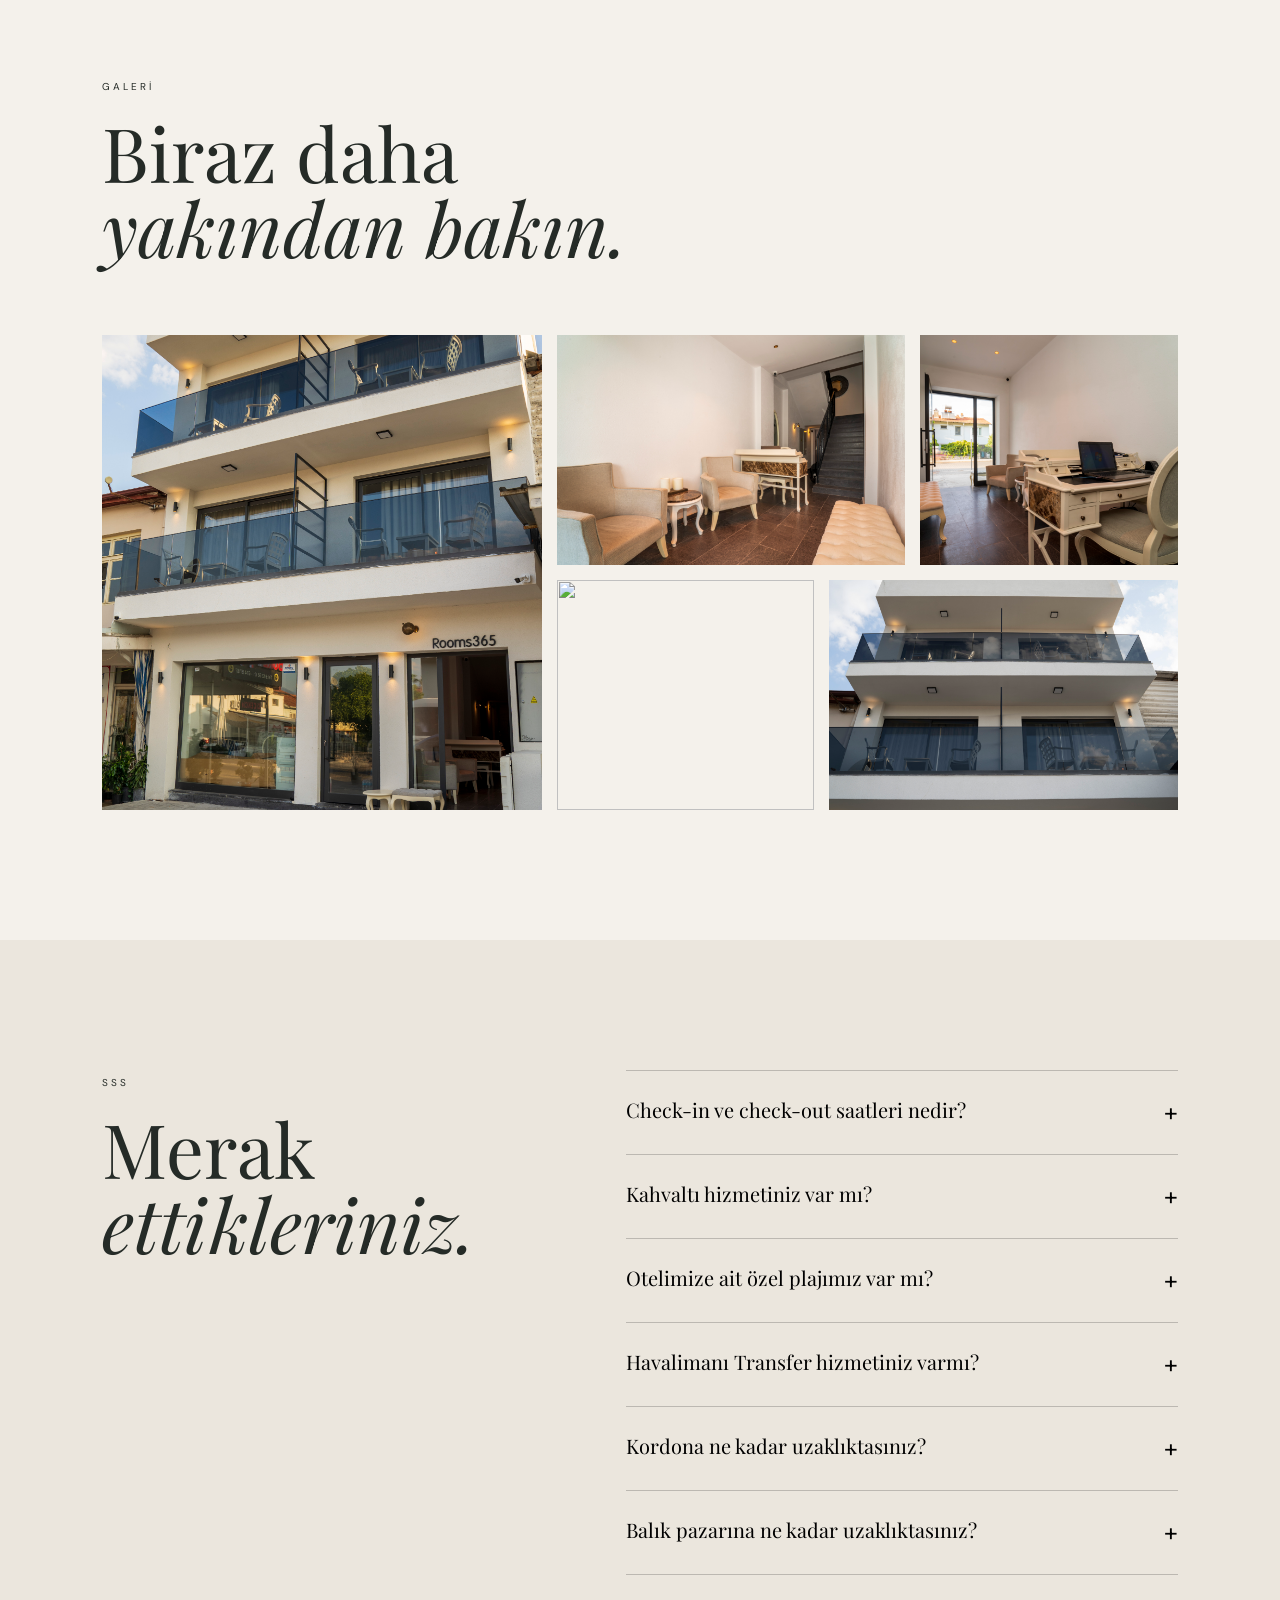
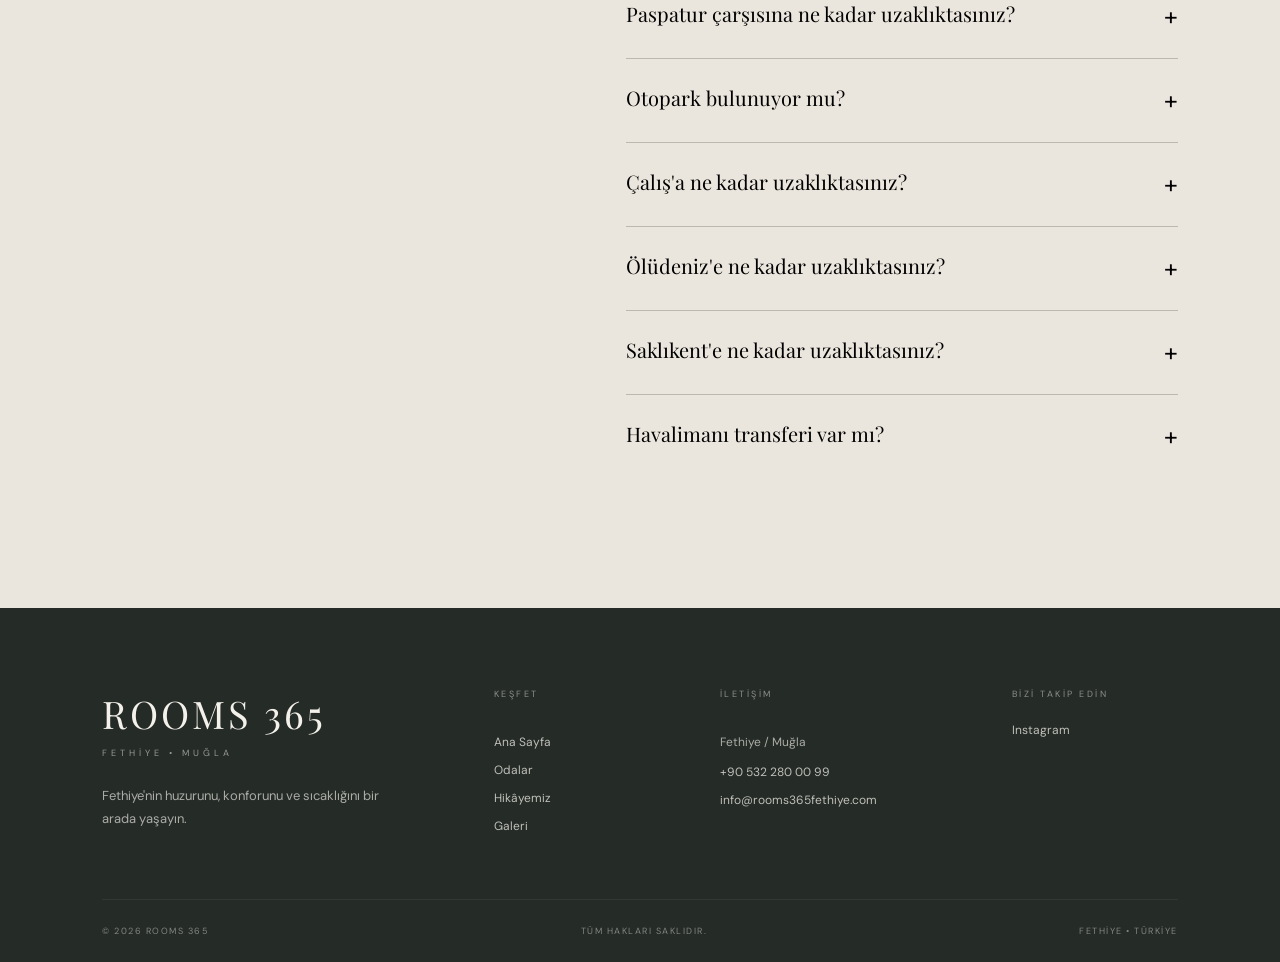
==== commit 383f9285: "update" ====
--- a/index.html
+++ b/index.html
@@ -653,12 +653,6 @@
 ROOMS 365. Fethiye’yi kendi ritminizde yaşayın.
           </p>
 
-          <p>
-
-              Bu oteli tasarlarken tek bir şeyi düşündük: Buraya gelen herkesin kendine, huzura ve güzel anlara biraz daha fazla zaman ayırması..
-
-          </p>
-
       </div>
 
     </section>
